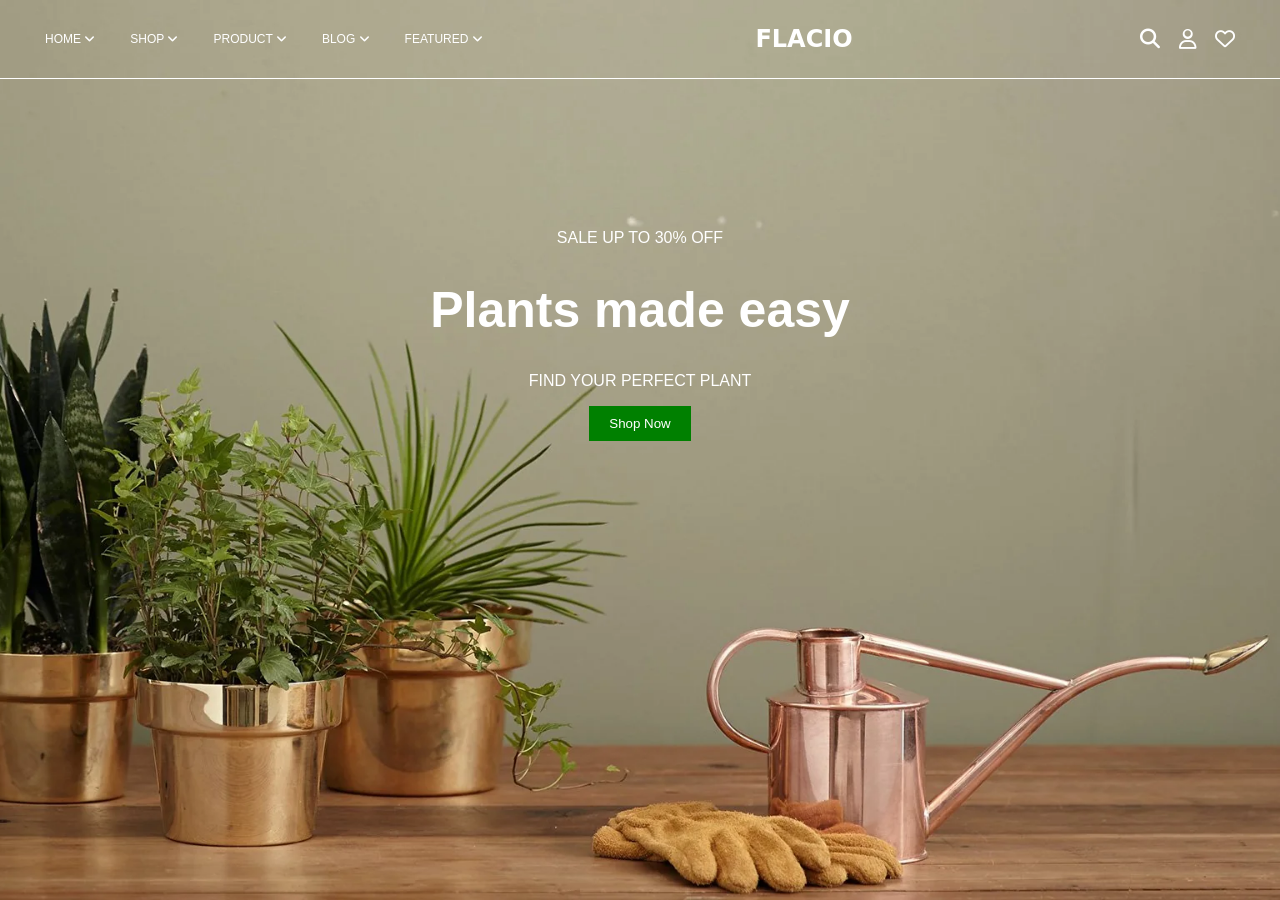
==== index.html @ 5c8a16a8 "first commit" ====
<!DOCTYPE html>
<html lang="en">

<head>
    <meta charset="UTF-8">
    <meta name="viewport" content="width=device-width, initial-scale=1.0">
    <title>flacio</title>
    <link rel="stylesheet" href="style.css">
    <link rel="stylesheet" href="https://cdnjs.cloudflare.com/ajax/libs/font-awesome/6.5.1/css/all.min.css">
</head>

<body>
    <header class="header">
        <div class="navbar">

            <ul class="menu">
                <li>Home <i class="fa-solid fa-angle-down"></i></li>
                <li>Shop <i class="fa-solid fa-angle-down"></i></li>
                <li>product <i class="fa-solid fa-angle-down"></i></li>
                <li>blog <i class="fa-solid fa-angle-down"></i></li>
                <li>featured <i class="fa-solid fa-angle-down"></i></li>
            </ul>

            <div class="logo">Flacio</div>

            <div class="icons">
                <span><i class="fa-solid fa-magnifying-glass"></i></span>
                <span><i class="fa-regular fa-user"></i></span>
                <span><i class="fa-regular fa-heart"></i></span>
                <span><i class="fa-light fa-cart-arrow-down"></i></span>
            </div>
        </div>

        <div class="hero">
            <p>sale up to 30% off</p>
            <h1>Plants made easy</h1>
            <p>Find your perfect plant</p>
            <button>Shop Now</button>
        </div>

    </header>
</body>

</html>
---- style.css ----
:root {
    --white: #fff;
    --theme-color: #224229;
    --theme-color-15: #22422926;
    --theme-color-25: #2242293F;
    --theme-color-50: #2242297F;
    --theme-color-75: #224229BF;
    --hover-color: #224229;
    --secondary-color: #000000;
    --text-color: #828787;
    --text-color-50: #8287877F;
    --text-color-75: #828787BF;
    --gray-dark-15: #31323226;
    --gray-dark-25: #3132323F;
    --gray-dark-35: #31323259;
    --gray-dark: #313232;
    --gray-dark-50: #3132327F;
    --gray-dark-75: #313232BF;
    --body-bg-color: #ffffff;
    --border-color: #e8e8e8;
    --border-color-50: #e8e8e87F;
    --header-bg-color: #ffffff;
    --footer-color: #ffffff;
    --footer-color-hover: #ffffff;
    --menu-color: #313232;
    --menu-hover-color: #313232;
    --menu-dropdown-bg: #ffffff;
    --menu-dropdown-color: #828787;
    --menu-dropdown-hover-color: #224229;
    --font-family-second: "Libre Baskerville", serif;
    --heading-font-weight-default: 400;
    --heading-font-weight-bold: 700;
    --heading-font-weight-medium: 600;
    --heading-font-weight-light: 300;
    --font-size-heading: 30px;
    --font-family-base: Poppins;
    --body-font-weight-default: 400;
    --body-font-weight-bold: 700;
    --body-font-weight-medium: 500;
    --body-font-weight-light: 300;
    --font-size-base: 1px;
}

body {
    margin: 0;
    font-family: Arial;
    background: url('images/bg2.webp') no-repeat center/cover;
}

.header {
    height: 100vh;
    color: white;
    /* background: transparent; */
}

/* Navbar */
.navbar {
    display: flex;
    justify-content: space-between;
    padding: 20px 5px;
    align-items: center;
    text-transform: uppercase;
    font-size: 12px;
    border-bottom: 1px solid white;
}

.logo {
    font-size: 24px;
    font-weight: bold;
    font-family: system-ui, -apple-system, BlinkMacSystemFont, 'Segoe UI', Roboto, Oxygen, Ubuntu, Cantarell, 'Open Sans', 'Helvetica Neue', sans-serif;
    cursor: pointer;
}

.menu {
    display: flex;
    list-style: none;
    gap: 35px;
}

.menu li {
    cursor: pointer;
}
.icons{
    margin-right: 25px;
}
.icons span {
    margin-left: 15px;
    cursor: pointer;
    font-size: 20px;
}

/* Hero section */
.hero {
    text-align: center;
    margin-top: 150px;
}

.hero h1 {
    font-size: 50px;
}
.hero p{
    text-transform: uppercase;
}

.hero button {
    padding: 10px 20px;
    background: green;
    border: none;
    color: white;
    cursor: pointer;
}
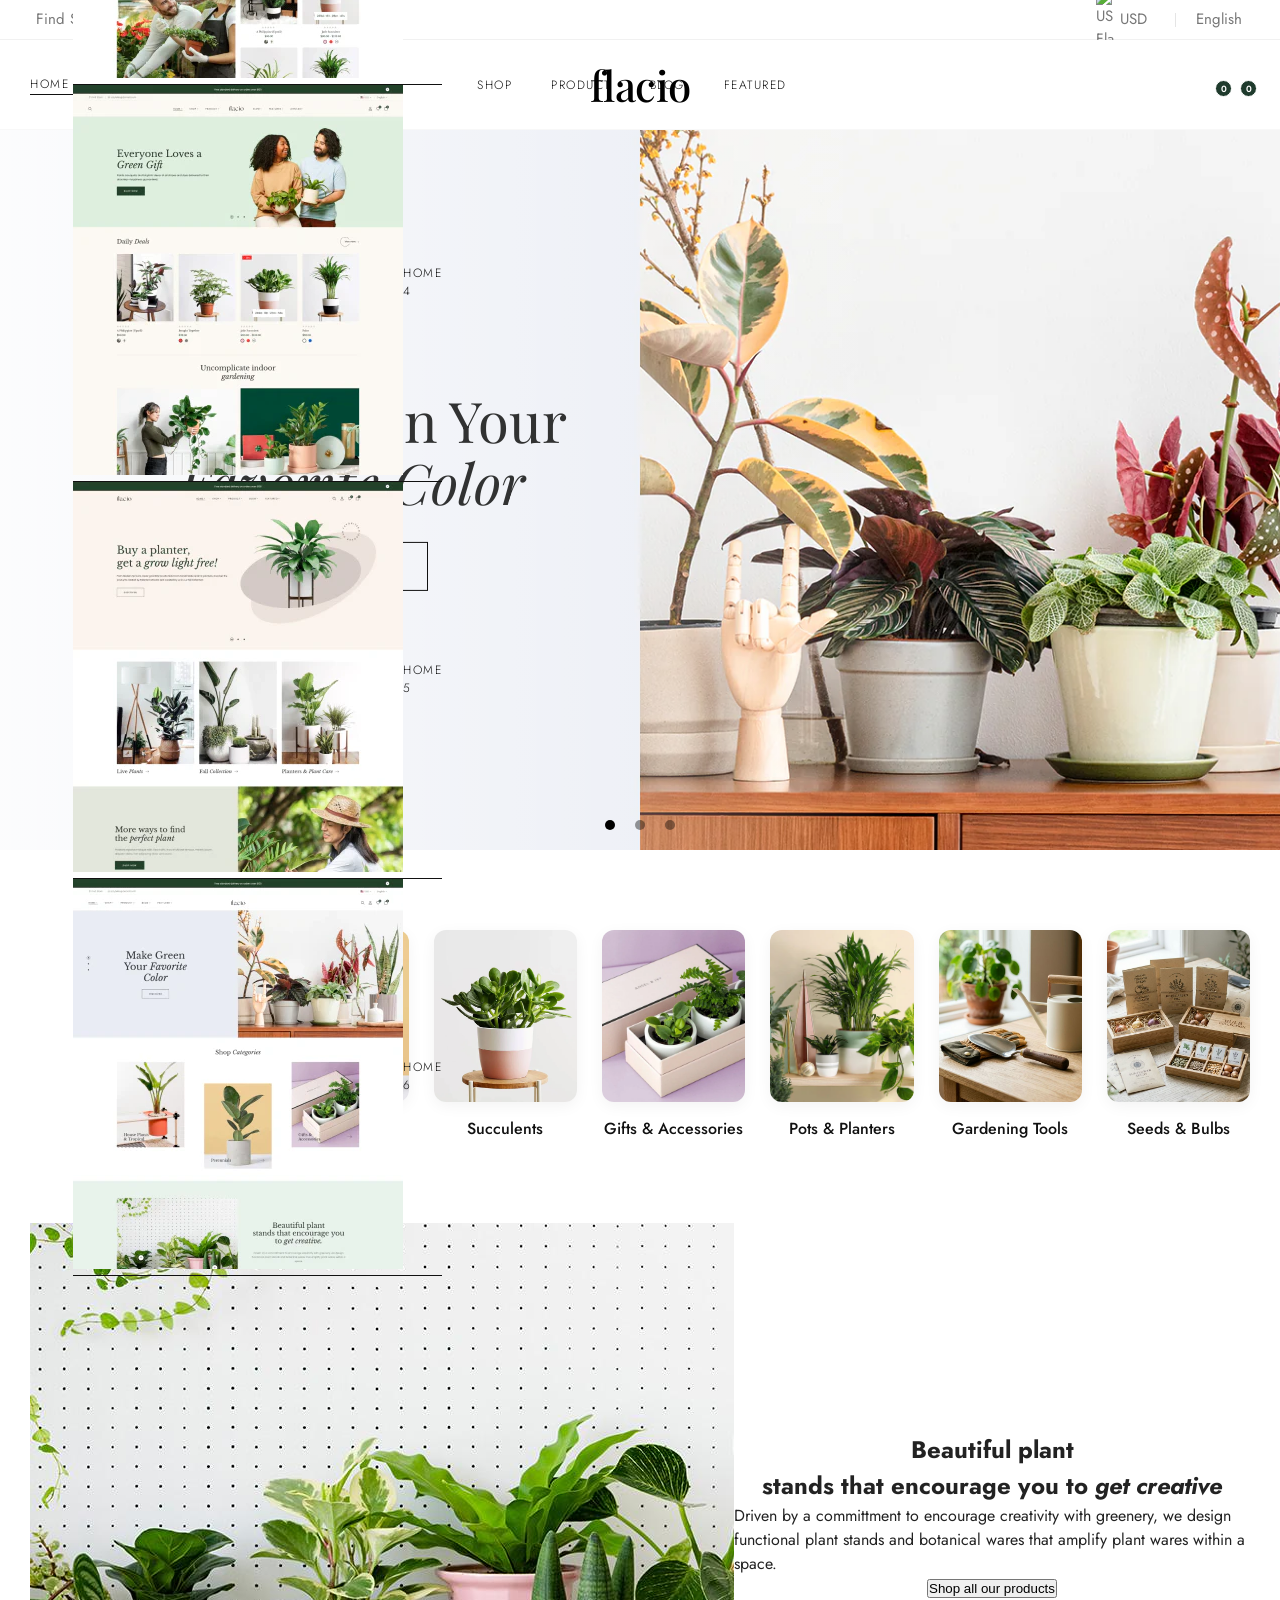
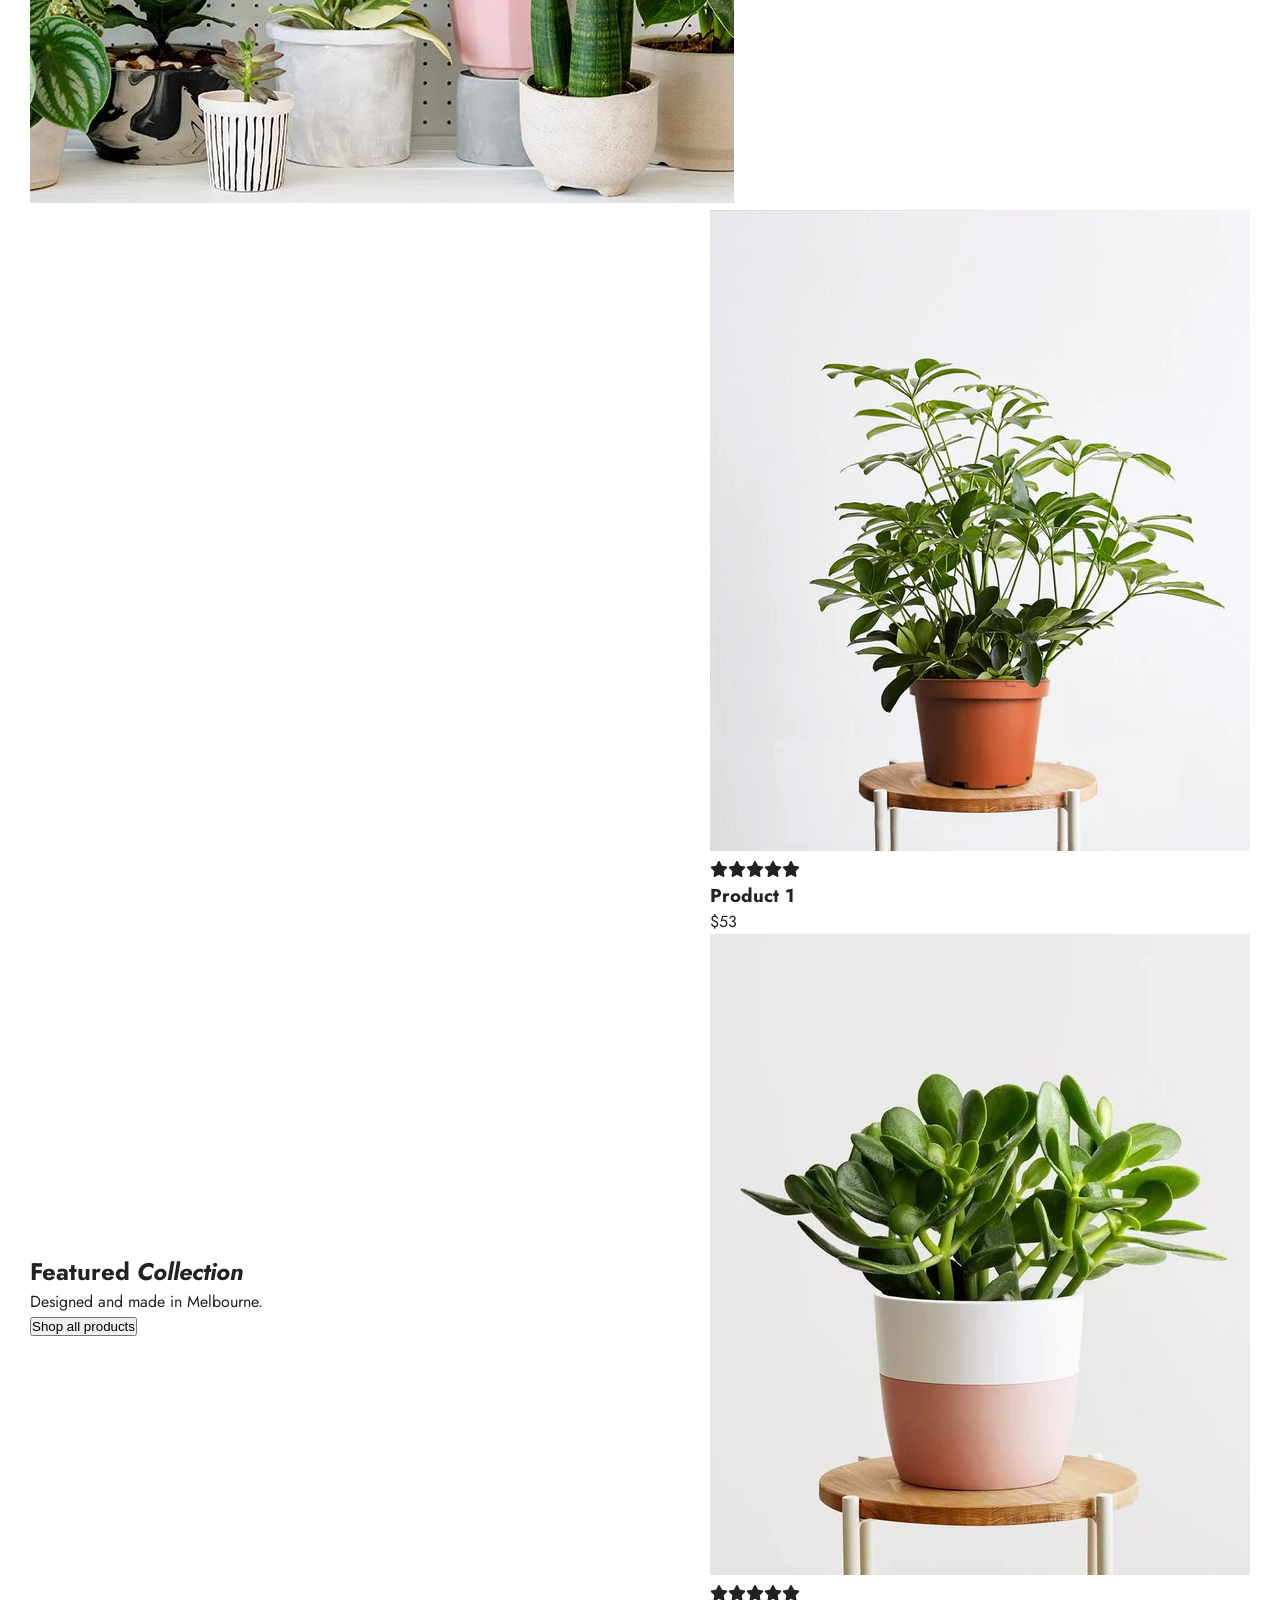
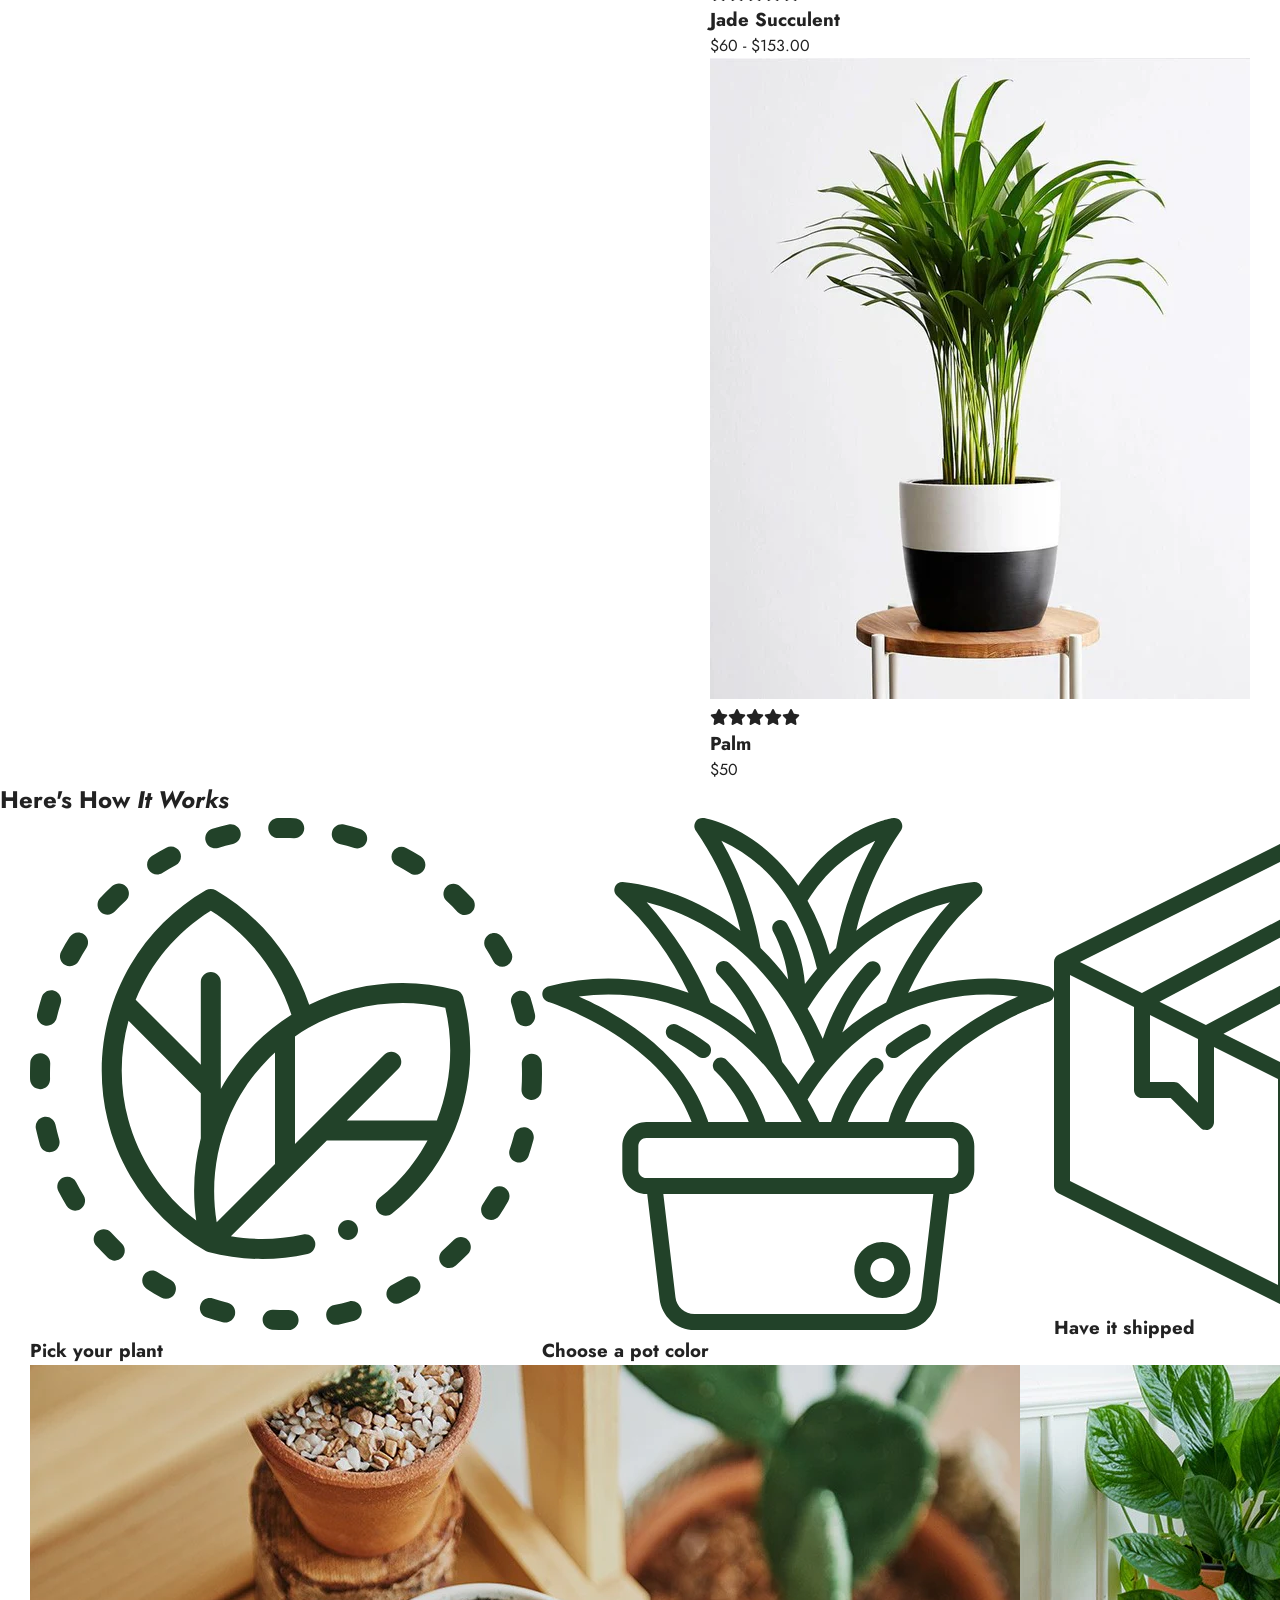
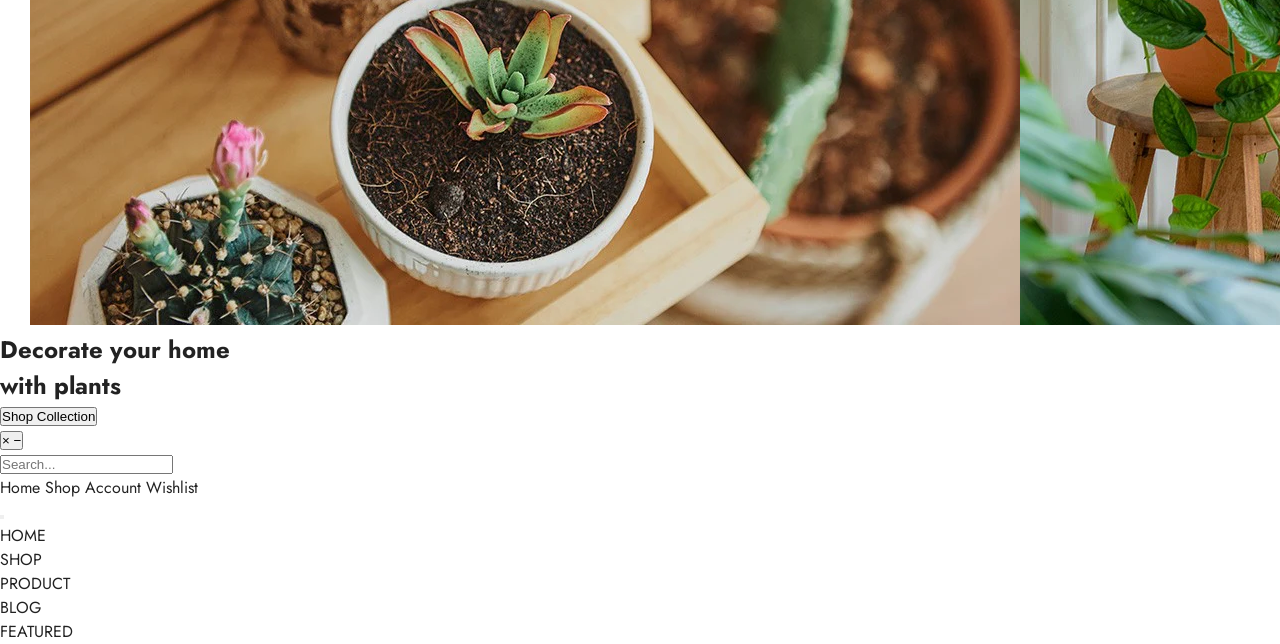
==== commit d658a5e8: "added responsive header" ====
--- a/index.html
+++ b/index.html
@@ -4,41 +4,365 @@
 <head>
     <meta charset="UTF-8">
     <meta name="viewport" content="width=device-width, initial-scale=1.0">
-    <title>flacio</title>
+    <title>Flasio</title>
     <link rel="stylesheet" href="style.css">
+
+    <!-- Google Fonts -->
+    <link rel="preconnect" href="https://fonts.googleapis.com">
+    <link rel="preconnect" href="https://fonts.gstatic.com" crossorigin>
+    <link href="https://fonts.googleapis.com/css2?family=Jost:wght@400;500;600&family=Playfair+Display:ital,wght@0,500;1,500&display=swap"
+        rel="stylesheet">
     <link rel="stylesheet" href="https://cdnjs.cloudflare.com/ajax/libs/font-awesome/6.5.1/css/all.min.css">
+    <!-- Phosphor Icons -->
+    <script src="https://unpkg.com/@phosphor-icons/web"></script>
 </head>
 
 <body>
-    <header class="header">
-        <div class="navbar">
-
-            <ul class="menu">
-                <li>Home <i class="fa-solid fa-angle-down"></i></li>
-                <li>Shop <i class="fa-solid fa-angle-down"></i></li>
-                <li>product <i class="fa-solid fa-angle-down"></i></li>
-                <li>blog <i class="fa-solid fa-angle-down"></i></li>
-                <li>featured <i class="fa-solid fa-angle-down"></i></li>
-            </ul>
-
-            <div class="logo">Flacio</div>
-
-            <div class="icons">
-                <span><i class="fa-solid fa-magnifying-glass"></i></span>
-                <span><i class="fa-regular fa-user"></i></span>
-                <span><i class="fa-regular fa-heart"></i></span>
-                <span><i class="fa-light fa-cart-arrow-down"></i></span>
-            </div>
-        </div>
-
-        <div class="hero">
-            <p>sale up to 30% off</p>
-            <h1>Plants made easy</h1>
-            <p>Find your perfect plant</p>
-            <button>Shop Now</button>
-        </div>
-
+    <header class="site-header">
+        <div class="topbar">
+            <div class="container">
+                <div class="topbar-left">
+                    <div class="topbar-item">
+                        <i class="ph ph-map-pin"></i>
+                        <span><a href="#">Find Store</a></span>
+                    </div>
+                    <div class="topbar-separator"></div>
+                    <div class="topbar-item">
+                        <i class="ph ph-envelope-simple"></i>
+                        <span><a href="#">sayhello@demati.com</a></span>
+                    </div>
+                </div>
+                <div class="topbar-right">
+                    <div class="topbar-item currency-dropdown">
+                        <img src="https://flagcdn.com/w20/us.png" alt="US Flag" class="flag-icon">
+                        <span class="currency-text">USD</span>
+                        <i class="ph ph-caret-down"></i>
+                        <div class="dropdown-menu">
+                            <div class="dropdown-item" data-currency="USD">USD</div>
+                            <div class="dropdown-item" data-currency="EUR">EUR</div>
+                            <div class="dropdown-item" data-currency="GBP">GBP</div>
+                        </div>
+                    </div>
+                    <div class="topbar-separator"></div>
+                    <div class="topbar-item language-dropdown">
+                        <span class="language-text">English</span>
+                        <i class="ph ph-caret-down"></i>
+                        <div class="dropdown-menu">
+                            <div class="dropdown-item" data-language="English">English</div>
+                            <div class="dropdown-item" data-language="Spanish">Spanish</div>
+                        </div>
+                    </div>
+                </div>
+            </div>
+        </div>
+
+        <div class="main-header">
+            <div class="container">
+                <div class="header-left-actions hide-on-desktop">
+                    <div class="mobile-menu-btn" id="open-sidebar">
+                        <i class="ph ph-list"></i>
+                    </div>
+                    <a href="#" class="action-item" id="search-btn-mobile">
+                        <i class="ph ph-magnifying-glass"></i>
+                    </a>
+                </div>
+                <nav class="main-nav">
+                    <ul>
+                        <li class="active has-mega-menu">
+                            <a href="#">HOME <i class="ph ph-caret-down"></i></a>
+                            <div class="mega-menu">
+                                <div class="mega-menu-grid">
+                                    <a href="index.html" class="mega-menu-item">
+                                        <div class="mega-img-wrapper">
+                                            <img src="images/home-1.webp" onerror="this.src='./images/home-1.webp'" alt="Home 1">
+                                        </div>
+                                        <span>Home 1</span>
+                                    </a>
+                                    <a href="index.html" class="mega-menu-item">
+                                        <div class="mega-img-wrapper">
+                                            <img src="images/home-2.webp" onerror="this.src='./images/home-2.webp'" alt="Home 2">
+                                        </div>
+                                        <span>Home 2</span>
+                                    </a>
+                                    <a href="index.html" class="mega-menu-item">
+                                        <div class="mega-img-wrapper">
+                                            <img src="images/home-3.webp" onerror="this.src='./images/home-3.webp'" alt="Home 3">
+                                        </div>
+                                        <span>Home 3</span>
+                                    </a>
+                                    <a href="index.html" class="mega-menu-item">
+                                        <div class="mega-img-wrapper">
+                                            <img src="images/home-4.webp" onerror="this.src='./images/home-4.webp'" alt="Home 4">
+                                        </div>
+                                        <span>Home 4</span>
+                                    </a>
+                                    <a href="index.html" class="mega-menu-item">
+                                        <div class="mega-img-wrapper">
+                                            <img src="images/home-5.webp" onerror="this.src='./images/home-5.webp'" alt="Home 5">
+                                        </div>
+                                        <span>Home 5</span>
+                                    </a>
+                                    <a href="index.html" class="mega-menu-item">
+                                        <div class="mega-img-wrapper">
+                                            <img src="images/home-6.webp" onerror="this.src='./images/home-6.webp'" alt="Home 6">
+                                        </div>
+                                        <span>Home 6</span>
+                                    </a>
+                                </div>
+                            </div>
+                        </li>
+                        <li><a href="#">SHOP <i class="ph ph-caret-down"></i></a></li>
+                        <li><a href="#">PRODUCT <i class="ph ph-caret-down"></i></a></li>
+                        <li><a href="#">BLOG <i class="ph ph-caret-down"></i></a></li>
+                        <li><a href="#">FEATURED <i class="ph ph-caret-down"></i></a></li>
+                    </ul>
+                </nav>
+
+                <div class="logo">
+                    <a href="index.html">flacio</a>
+                </div>
+
+                <div class="header-actions">
+                    <a href="#" class="action-item hide-on-mobile" id="search-btn">
+                        <i class="ph ph-magnifying-glass"></i>
+                    </a>
+                    <a href="#" class="action-item hide-on-mobile">
+                        <i class="ph ph-user"></i>
+                    </a>
+                    <a href="#" class="action-item badge-item">
+                        <i class="ph ph-heart"></i>
+                        <span class="badge">0</span>
+                    </a>
+                    <a href="#" class="action-item badge-item">
+                        <i class="ph ph-tote"></i>
+                        <span class="badge">0</span>
+                    </a>
+                </div>
+            </div>
+        </div>
     </header>
+
+    <section class="banner-section">
+        <div class="banner-slider">
+            <div class="slide active">
+                <img src="../images/bg1.webp" onerror="this.src='images/bg1.webp'" alt="Background 1">
+                <div class="slide-content">
+                    <center><h1>Make green your <i>favorite color</i></h1>
+                    <button class="discover-btn">Discover</button></center>
+                </div>
+            </div>
+            <div class="slide">
+                <img src="../images/bg2.webp" onerror="this.src='images/bg2.webp'" alt="Background 2">
+                <div class="slide-content">
+                    <center><h1>Uncomplete indoor <i>gardening</i></h1>
+                    <button class="discover-btn">Discover</button></center>
+                </div>
+            </div>
+            <div class="slide">
+                <img src="../images/bg3.webp" onerror="this.src='images/bg3.webp'" alt="Background 3">
+                <div class="slide-content">
+                    <center><h1>Give the <br>gift <br> of <i>greenery</i></h1>
+                    <button class="discover-btn">Discover</button></center>
+                </div>
+            </div>
+
+            <!-- Dots -->
+            <div class="slider-dots">
+                <span class="dot active" data-index="0"></span>
+                <span class="dot" data-index="1"></span>
+                <span class="dot" data-index="2"></span>
+            </div>
+        </div>
+    </section>
+
+    <section class="categories-section">
+        <div class="container">
+            <h2 class="section-title">Shop by <i>Category</i></h2>
+            <div class="category-grid">
+                <a href="#" class="category-item">
+                    <div class="category-image">
+                        <img src="images/cat2.webp" alt="House Plants">
+                    </div>
+                    <h3 class="category-name">House Plants</h3>
+                </a>
+                <a href="#" class="category-item">
+                    <div class="category-image">
+                        <img src="images/product-2.webp" alt="Succulents">
+                    </div>
+                    <h3 class="category-name">Succulents</h3>
+                </a>
+                <a href="#" class="category-item">
+                    <div class="category-image">
+                        <img src="images/cat3.webp" alt="Gifts & Accessories">
+                    </div>
+                    <h3 class="category-name">Gifts & Accessories</h3>
+                </a>
+                <a href="#" class="category-item">
+                    <div class="category-image">
+                        <img src="images/shop2.webp" alt="Pots & Planters">
+                    </div>
+                    <h3 class="category-name">Pots & Planters</h3>
+                </a>
+                <a href="#" class="category-item">
+                    <div class="category-image">
+                        <img src="images/gardening_tools.png" alt="Gardening Tools">
+                    </div>
+                    <h3 class="category-name">Gardening Tools</h3>
+                </a>
+                <a href="#" class="category-item">
+                    <div class="category-image">
+                        <img src="images/seeds_bulbs.png" alt="Seeds & Bulbs">
+                    </div>
+                    <h3 class="category-name">Seeds & Bulbs</h3>
+                </a>
+            </div>
+        </div>
+    </section>
+
+    <section class="shop-all-products">
+        <div class="container">
+            <div class="img">
+                <img src="images/shop.jpg" alt="Shop All">
+            </div>
+            <div class="content">
+                <center><h2>Beautiful plant <br> stands that encourage you to <i>get creative</i></h2></center>
+                <p>Driven by a committment to encourage creativity with greenery, we design functional plant stands and botanical wares that amplify plant wares within a space.</p>
+                <center><a href="index.html"><button class="shop-btn">Shop all our products</button></a></center>
+            </div>
+        </div>
+    </section>
+
+    <section class="featured-collection">
+        <div class="container">
+            <div class="content">
+                <h2>Featured <i>Collection</i></h2>
+                <p>Designed and made in Melbourne.</p> 
+                <a href="index.html"><button class="shop-btn">Shop all products</button></a>
+            </div>
+            <div class="products-slider">
+                <div class="product">
+                    <div class="product-img">
+                        <img src="images/product-1.webp" alt="Product 1">
+                    </div>
+                    <p><i class="fa-sharp-duotone fa-solid fa-star"></i><i class="fa-sharp-duotone fa-solid fa-star"></i><i class="fa-sharp-duotone fa-solid fa-star"></i><i class="fa-sharp-duotone fa-solid fa-star"></i><i class="fa-sharp-duotone fa-solid fa-star"></i></p>
+                    <h3>Product 1</h3>
+                    <p>$53</p>
+                </div>
+                <div class="product">
+                    <div class="product-img">
+                        <img src="images/product-2.webp" alt="Product 2">
+                    </div>
+                    <p><i class="fa-solid fa-star"></i><i class="fa-sharp-duotone fa-solid fa-star"></i><i class="fa-sharp-duotone fa-solid fa-star"></i><i class="fa-sharp-duotone fa-solid fa-star"></i><i class="fa-sharp-duotone fa-solid fa-star"></i></p>
+                    <h3>Jade Succulent</h3>
+                    <p>$60 - $153.00</p>
+                </div>
+                <div class="product">
+                    <div class="product-img">
+                        <img src="images/product-3.webp" alt="Product 3">
+                    </div>
+                    <p><i class="fa-sharp-duotone fa-solid fa-star"></i><i class="fa-sharp-duotone fa-solid fa-star"></i><i class="fa-sharp-duotone fa-solid fa-star"></i><i class="fa-sharp-duotone fa-solid fa-star"></i><i class="fa-sharp-duotone fa-solid fa-star"></i></p>
+                    <h3>Palm</h3>
+                    <p>$50</p>
+                </div>
+            </div>
+        </div>
+    </section>
+
+    <section class="how-it-works">
+        <div class="heading">
+            <h2>Here's How <i>It Works</i></h2>
+        </div>
+        <div class="container">
+            <div class="img">
+                <img src="images/policy-8.svg" alt="Product 3">
+                <h3>Pick your plant</h3>
+            </div>
+            <div class="img">
+                <img src="images/policy-9.svg" alt="Product 3">
+                <h3>Choose a pot color</h3>
+            </div>
+            <div class="img">
+                <img src="images/policy-10.svg" alt="Product 3">
+                <h3>Have it shipped</h3>
+            </div>
+            <div class="img">
+                <img src="images/policy-11.svg" alt="Product 3">
+                <h3>Watch it grow</h3>
+            </div>
+
+        </div>
+
+    </section>
+
+    <section class="slider">
+        <div class="container">
+            <div class="image">
+                <img src="images/slider-1.webp" alt="Slider 1">
+            </div>
+            <div class="image">
+                <img src="images/slider-2.webp" alt="Slider 2">
+            </div>
+            <div class="image">
+                <img src="images/slider-3.webp" alt="Slider 3">
+            </div>
+        </div>
+        <div class="content">
+            <h2>Decorate your home <br> with plants</h2>
+            <a href="#"><button class="shop-btn">Shop Collection</button></a>
+        </div>
+        
+    </section>
+
+    <!-- Search Modal -->
+    <div id="search-modal" class="search-modal">
+        <div class="search-modal-overlay" id="search-overlay"></div>
+        <div class="search-modal-content">
+            <button class="close-search" id="close-search">
+                <span class="icon-cross">&times;</span>
+                <span class="icon-minus">&minus;</span>
+            </button>
+            <form class="search-form" action="#" method="get">
+                <i class="ph ph-magnifying-glass"></i>
+                <input type="text" placeholder="Search..." id="search-input" autocomplete="off">                
+            </form>
+        </div>
+    </div>
+    <!-- Mobile Bottom Navigation -->
+    <nav class="mobile-bottom-nav">
+        <a href="#" class="nav-item active">
+            <i class="ph ph-house"></i>
+            <span>Home</span>
+        </a>
+        <a href="#" class="nav-item">
+            <i class="ph ph-storefront"></i>
+            <span>Shop</span>
+        </a>
+        <a href="#" class="nav-item">
+            <i class="ph ph-user"></i>
+            <span>Account</span>
+        </a>
+        <a href="#" class="nav-item">
+            <i class="ph ph-heart"></i>
+            <span>Wishlist</span>
+        </a>
+    </nav>
+
+    <!-- Mobile Sidebar -->
+    <div class="mobile-sidebar" id="mobile-sidebar">
+        <div class="sidebar-header">
+            <h3></h3>
+            <button class="close-sidebar" id="close-sidebar"><i class="ph ph-x"></i></button>
+        </div>
+        <ul class="sidebar-nav">
+            <li><a href="#">HOME </a></li>
+            <li><a href="#">SHOP</a></li>
+            <li><a href="#">PRODUCT</a></li>
+            <li><a href="#">BLOG</a></li>
+            <li><a href="#">FEATURED</a></li>
+        </ul>
+    </div>
+    <div class="sidebar-overlay" id="sidebar-overlay"></div>
+
 </body>
-
+<script src="script.js"></script>
 </html>
--- a/style.css
+++ b/style.css
@@ -1,111 +1,556 @@
-:root {
-    --white: #fff;
-    --theme-color: #224229;
-    --theme-color-15: #22422926;
-    --theme-color-25: #2242293F;
-    --theme-color-50: #2242297F;
-    --theme-color-75: #224229BF;
-    --hover-color: #224229;
-    --secondary-color: #000000;
-    --text-color: #828787;
-    --text-color-50: #8287877F;
-    --text-color-75: #828787BF;
-    --gray-dark-15: #31323226;
-    --gray-dark-25: #3132323F;
-    --gray-dark-35: #31323259;
-    --gray-dark: #313232;
-    --gray-dark-50: #3132327F;
-    --gray-dark-75: #313232BF;
-    --body-bg-color: #ffffff;
-    --border-color: #e8e8e8;
-    --border-color-50: #e8e8e87F;
-    --header-bg-color: #ffffff;
-    --footer-color: #ffffff;
-    --footer-color-hover: #ffffff;
-    --menu-color: #313232;
-    --menu-hover-color: #313232;
-    --menu-dropdown-bg: #ffffff;
-    --menu-dropdown-color: #828787;
-    --menu-dropdown-hover-color: #224229;
-    --font-family-second: "Libre Baskerville", serif;
-    --heading-font-weight-default: 400;
-    --heading-font-weight-bold: 700;
-    --heading-font-weight-medium: 600;
-    --heading-font-weight-light: 300;
-    --font-size-heading: 30px;
-    --font-family-base: Poppins;
-    --body-font-weight-default: 400;
-    --body-font-weight-bold: 700;
-    --body-font-weight-medium: 500;
-    --body-font-weight-light: 300;
-    --font-size-base: 1px;
+@import url('https://fonts.googleapis.com/css2?family=Jost:wght@400;500;600&family=Playfair+Display:ital,wght@0,500;1,500&display=swap');
+
+/* Reset & Basics */
+* {
+    margin: 0;
+    padding: 0;
+    box-sizing: border-box;
 }
 
 body {
+    font-family: 'Jost', sans-serif;
+    color: #222;
+    background-color: #fff;
+    line-height: 1.5;
     margin: 0;
-    font-family: Arial;
-    background: url('images/bg2.webp') no-repeat center/cover;
-}
-
-.header {
-    height: 100vh;
-    color: white;
-    /* background: transparent; */
-}
-
-/* Navbar */
-.navbar {
+    padding-top: 130px; /* Accounts for fixed header */
+    overflow-x: hidden;
+}
+
+a {
+    text-decoration: none;
+    color: inherit;
+}
+
+ul {
+    list-style: none;
+}
+
+/* Header overall */
+.site-header {
+    width: 100%;
+    background: #fff;
+    display: flex;
+    flex-direction: column;
+    position: fixed;
+    top: 0;
+    left: 0;
+    z-index: 1000;
+    transition: box-shadow 0.3s ease;
+}
+
+.site-header.scrolled {
+    box-shadow: 0 4px 15px rgba(0, 0, 0, 0.08); /* slight shadow when scrolled */
+}
+
+.container {
+    max-width: 1360px;
+    width: 100%;
+    margin: 0 auto;
+    padding: 0 30px;
     display: flex;
     justify-content: space-between;
-    padding: 20px 5px;
-    align-items: center;
+    align-items: center;
+}
+
+/* Topbar */
+.topbar {
+    border-bottom: 1px solid #f1f1f1;
+    color: #777;
+    font-size: 15px;
+    height: 40px;
+    display: flex;
+    align-items: center;
+    transition: height 0.3s ease, opacity 0.3s ease, padding 0.3s ease, margin 0.3s ease, visibility 0.3s ease;
+    overflow: visible;
+}
+
+.site-header.scrolled .topbar {
+    height: 0;
+    opacity: 0;
+    padding: 0;
+    margin: 0;
+    border-bottom: none;
+    overflow: hidden;
+    visibility: hidden;
+    pointer-events: none;
+}
+
+.topbar .container {
+    display: flex;
+    justify-content: space-between;
+}
+
+.topbar-left, .topbar-right {
+    display: flex;
+    align-items: center;
+    gap: 20px;
+}
+
+.topbar-item {
+    display: flex;
+    align-items: center;
+    gap: 6px;
+    cursor: pointer;
+    transition: color 0.2s;
+}
+
+.topbar-item:hover {
+    color: #000;
+}
+
+.topbar-item i.ph {
+    font-size: 16px;
+}
+
+.topbar-item i.ph-caret-down {
+    font-size: 1rem;
+    margin-left: 2px;
+}
+
+.topbar-separator {
+    width: 1px;
+    height: 14px;
+    background-color: #e5e5e5;
+}
+
+.flag-icon {
+    width: 18px;
+    height: auto;
+    border-radius: 2px;
+}
+
+/* Currency Dropdown */
+.currency-dropdown {
+    position: relative;
+}
+
+/* Language Dropdown */
+.language-dropdown {
+    position: relative;
+}
+
+.dropdown-menu {
+    position: absolute;
+    top: 100%;
+    left: 0;
+    background-color: #fff;
+    border: 1px solid #e5e5e5;
+    border-radius: 4px;
+    min-width: 100px;
+    box-shadow: 0 2px 8px rgba(0, 0, 0, 0.1);
+    display: none;
+    z-index: 1000;
+    margin-top: 8px;
+}
+
+.dropdown-menu.active {
+    display: block;
+}
+
+.dropdown-item {
+    padding: 10px 15px;
+    cursor: pointer;
+    transition: background-color 0.2s;
+    font-size: 13px;
+    color: #777;
+}
+
+.dropdown-item:hover {
+    background-color: #f5f5f5;
+    color: #000;
+}
+
+.dropdown-item:first-child {
+    border-radius: 4px 4px 0 0;
+}
+
+.dropdown-item:last-child {
+    border-radius: 0 0 4px 4px;
+}
+
+/* Main Header */
+.main-header {
+    height: 90px;
+    display: flex;
+    align-items: center;
+    position: relative; /* Fixed position is now firmly on site-header */
+    background-color: #fff;
+}
+
+.main-header .container {
+    height: 100%;
+    position: relative;
+    border-bottom: 1px solid #f8f8f8;
+}
+
+/* Nav */
+.main-nav {
+    flex: 1;
+    display: flex;
+    align-items: center;
+    height: 100%;
+    transition: 0.5s;
+}
+
+.main-nav ul {
+    display: flex;
+    gap: 35px;
+    height: 100%;
+}
+
+.main-nav ul li {
+    display: flex;
+    align-items: center;
+    height: 100%;
+}
+
+.main-nav ul li a {
+    display: flex;
+    align-items: center;
+    font-size: 12px;
+    font-weight: 300;
+    letter-spacing: 1.5px;
+    color: #111;
     text-transform: uppercase;
-    font-size: 12px;
-    border-bottom: 1px solid white;
-}
-
+    transition: color 0.2s;
+    position: relative;
+}
+
+.main-nav ul li a i.ph-caret-down {
+    font-size: 10px;
+    margin-left: 4px;
+    /* font-weight: bold; */
+}
+
+.main-nav ul li.active a {
+    border-bottom: 1px solid #111;
+    padding-bottom: 1px;
+}
+
+.main-nav ul li:hover a {
+    color: #000;
+    border-bottom: 1px solid black;
+}
+
+/* Logo */
 .logo {
+    position: absolute;
+    left: 50%;
+    top: 50%;
+    transform: translate(-50%, -50%);
+    font-family: 'Playfair Display', serif;
+    font-size: 42px;
+    font-weight: 500;
+    color: #000;
+    letter-spacing: -0.5px;
+}
+
+/* Right Actions */
+.header-actions {
+    flex: 1;
+    display: flex;
+    justify-content: flex-end;
+    align-items: center;
+    gap: 25px;
+}
+
+.action-item {
+    color: #111;
+    position: relative;
+    display: flex;
+    align-items: center;
+    cursor: pointer;
+    transition: color 0.2s;
+    transition: 0.7s;
+}
+
+.action-item:hover {
+    color: #000;
+    padding-bottom: 7px;
+}
+
+.action-item i.ph {
     font-size: 24px;
-    font-weight: bold;
-    font-family: system-ui, -apple-system, BlinkMacSystemFont, 'Segoe UI', Roboto, Oxygen, Ubuntu, Cantarell, 'Open Sans', 'Helvetica Neue', sans-serif;
+}
+
+.badge-item {
+    position: relative;
+}
+
+.badge {
+    position: absolute;
+    top: -5px;
+    right: -7px;
+    width: 17px;
+    height: 17px;
+    background-color: #1f3b2d;
+    color: #fff;
+    font-size: 9px;
+    font-weight: 600;
+    display: flex;
+    align-items: center;
+    justify-content: center;
+    border-radius: 50%;
+    border: 1.5px solid #fff;
+    line-height: 1;
+    z-index: 2;
+}
+
+/* Banner section */
+.banner-section {
+    width: 100%;
+}
+
+.banner-slider {
+    position: relative;
+    width: 100%;
+    display: grid;
+    overflow: hidden;
+}
+
+.slide {
+    grid-area: 1 / 1;
+    opacity: 0;
+    visibility: hidden;
+    transition: opacity 1s ease-in-out, visibility 1s;
+    z-index: 1;
+}
+
+.slide.active {
+    opacity: 1;
+    visibility: visible;
+    z-index: 2;
+}
+
+.slide img {
+    width: 100%;
+    height: 80vh;
+    min-height: 500px;
+    object-fit: cover;
+    display: block;
+}
+
+/* Gradient Overlay */
+.slide::after {
+    content: '';
+    position: absolute;
+    top: 0;
+    left: 0;
+    width: 100%;
+    height: 100%;
+    background: linear-gradient(to right, rgba(255,255,255,0.85) 0%, rgba(255,255,255,0) 70%);
+    z-index: 2;
+    pointer-events: none;
+}
+
+/* Slide Content Overlay */
+.slide-content {
+    position: absolute;
+    top: 50%;
+    left: 8%;
+    transform: translate(-50px, -50%); /* slightly offset for animation from the left */
+    z-index: 5;
+    max-width: 500px;
+    opacity: 0;
+    transition: opacity 0.8s cubic-bezier(0.25, 0.8, 0.25, 1), transform 0.8s cubic-bezier(0.25, 0.8, 0.25, 1);
+}
+
+.slide.active .slide-content {
+    opacity: 1;
+    transform: translate(0, -50%);
+}
+
+.slide-content h1 {
+    font-family: 'Playfair Display', serif;
+    font-size: 56px;
+    font-weight: 200;
+    color: #313232;
+    margin-bottom: 30px;
+    line-height: 1.1;
+    text-transform: capitalize;
+}
+
+.discover-btn {
+    padding: 14px 35px;
+    background-color: transparent;
+    border: 1px solid #111;
+    color: #111;
+    font-family: 'Jost', sans-serif;
+    font-size: 13px;
+    font-weight: 500;
+    letter-spacing: 2px;
+    text-transform: uppercase;
     cursor: pointer;
-}
-
-.menu {
-    display: flex;
-    list-style: none;
-    gap: 35px;
-}
-
-.menu li {
+    transition: all 0.3s ease;
+}
+
+.discover-btn:hover {
+    background-color: #224229;
+    color: #fff;
+}
+
+/* Slider Dots */
+.slider-dots {
+    position: absolute;
+    bottom: 20px;
+    left: 50%;
+    transform: translateX(-50%);
+    display: flex;
+    gap: 20px;
+    z-index: 10;
+}
+
+.dot {
+    width: 10px;
+    height: 10px;
+    border-radius: 50%;
+    background: rgba(0, 0, 0, 0.4);
     cursor: pointer;
-}
-.icons{
-    margin-right: 25px;
-}
-.icons span {
-    margin-left: 15px;
-    cursor: pointer;
-    font-size: 20px;
-}
-
-/* Hero section */
-.hero {
+    transition: background 0.3s;
+}
+.dot:hover{
+    transform: scale(1.6);
+    background: transparent;
+    border-radius: 50%;
+    border: 1px solid #000;
+}
+
+.dot.active {
+    background: #000;
+}
+
+/* Categories Section */
+.categories-section {
+    padding: 80px 0;
+    background-color: #fff;
+}
+
+.categories-section .section-title {
     text-align: center;
-    margin-top: 150px;
-}
-
-.hero h1 {
-    font-size: 50px;
-}
-.hero p{
-    text-transform: uppercase;
-}
-
-.hero button {
-    padding: 10px 20px;
-    background: green;
-    border: none;
-    color: white;
-    cursor: pointer;
-}+    font-family: 'Playfair Display', serif;
+    font-size: 38px;
+    font-weight: 500;
+    margin-bottom: 50px;
+    color: #111;
+}
+
+.categories-section .section-title i {
+    font-weight: 500;
+    font-style: italic;
+}
+
+.category-grid {
+    display: grid;
+    grid-template-columns: repeat(6, 1fr);
+    gap: 25px;
+    width: 100%;
+}
+
+.category-item {
+    display: flex;
+    flex-direction: column;
+    align-items: center;
+    text-decoration: none;
+    transition: transform 0.3s ease;
+}
+
+.category-image {
+    width: 100%;
+    aspect-ratio: 1 / 1.2;
+    overflow: hidden;
+    border-radius: 12px;
+    margin-bottom: 15px;
+    box-shadow: 0 4px 15px rgba(0, 0, 0, 0.05);
+    transition: box-shadow 0.3s ease;
+}
+
+.category-image img {
+    width: 100%;
+    height: 100%;
+    object-fit: cover;
+    transition: transform 0.5s ease;
+}
+
+.category-name {
+    font-family: 'Jost', sans-serif;
+    font-size: 16px;
+    font-weight: 500;
+    color: #111;
+    text-align: center;
+    transition: color 0.3s ease;
+    position: relative;
+    padding-bottom: 2px;
+}
+
+.category-name::after {
+    content: '';
+    position: absolute;
+    bottom: 0;
+    left: 50%;
+    width: 0;
+    height: 1px;
+    background-color: #111;
+    transition: width 0.3s ease, left 0.3s ease;
+}
+
+/* Hover Effects */
+.category-item:hover .category-image img {
+    transform: scale(1.1);
+}
+
+.category-item:hover .category-image {
+    box-shadow: 0 10px 25px rgba(0, 0, 0, 0.12);
+}
+
+.category-item:hover .category-name {
+    color: #224229; /* Theme color */
+}
+
+.category-item:hover .category-name::after {
+    width: 100%;
+    left: 0;
+}
+
+/* Responsive Styles */
+@media (max-width: 1020px) {
+    .category-grid {
+        grid-template-columns: repeat(3, 1fr);
+        gap: 20px;
+    }
+    
+    .categories-section .section-title {
+        font-size: 32px;
+        margin-bottom: 40px;
+    }
+}
+
+@media (max-width: 700px) {
+    .categories-section {
+        padding: 50px 0;
+    }
+
+    .category-grid {
+        grid-template-columns: repeat(2, 1fr);
+        gap: 15px;
+    }
+
+    .category-image {
+        aspect-ratio: 1 / 1.1;
+        border-radius: 8px;
+    }
+
+    .category-name {
+        font-size: 14px;
+    }
+
+    .categories-section .section-title {
+        font-size: 28px;
+        margin-bottom: 30px;
+    }
+
+    /* Standard padding for mobile if container is too wide */
+    .categories-section .container {
+        padding: 0 15px;
+    }
+}
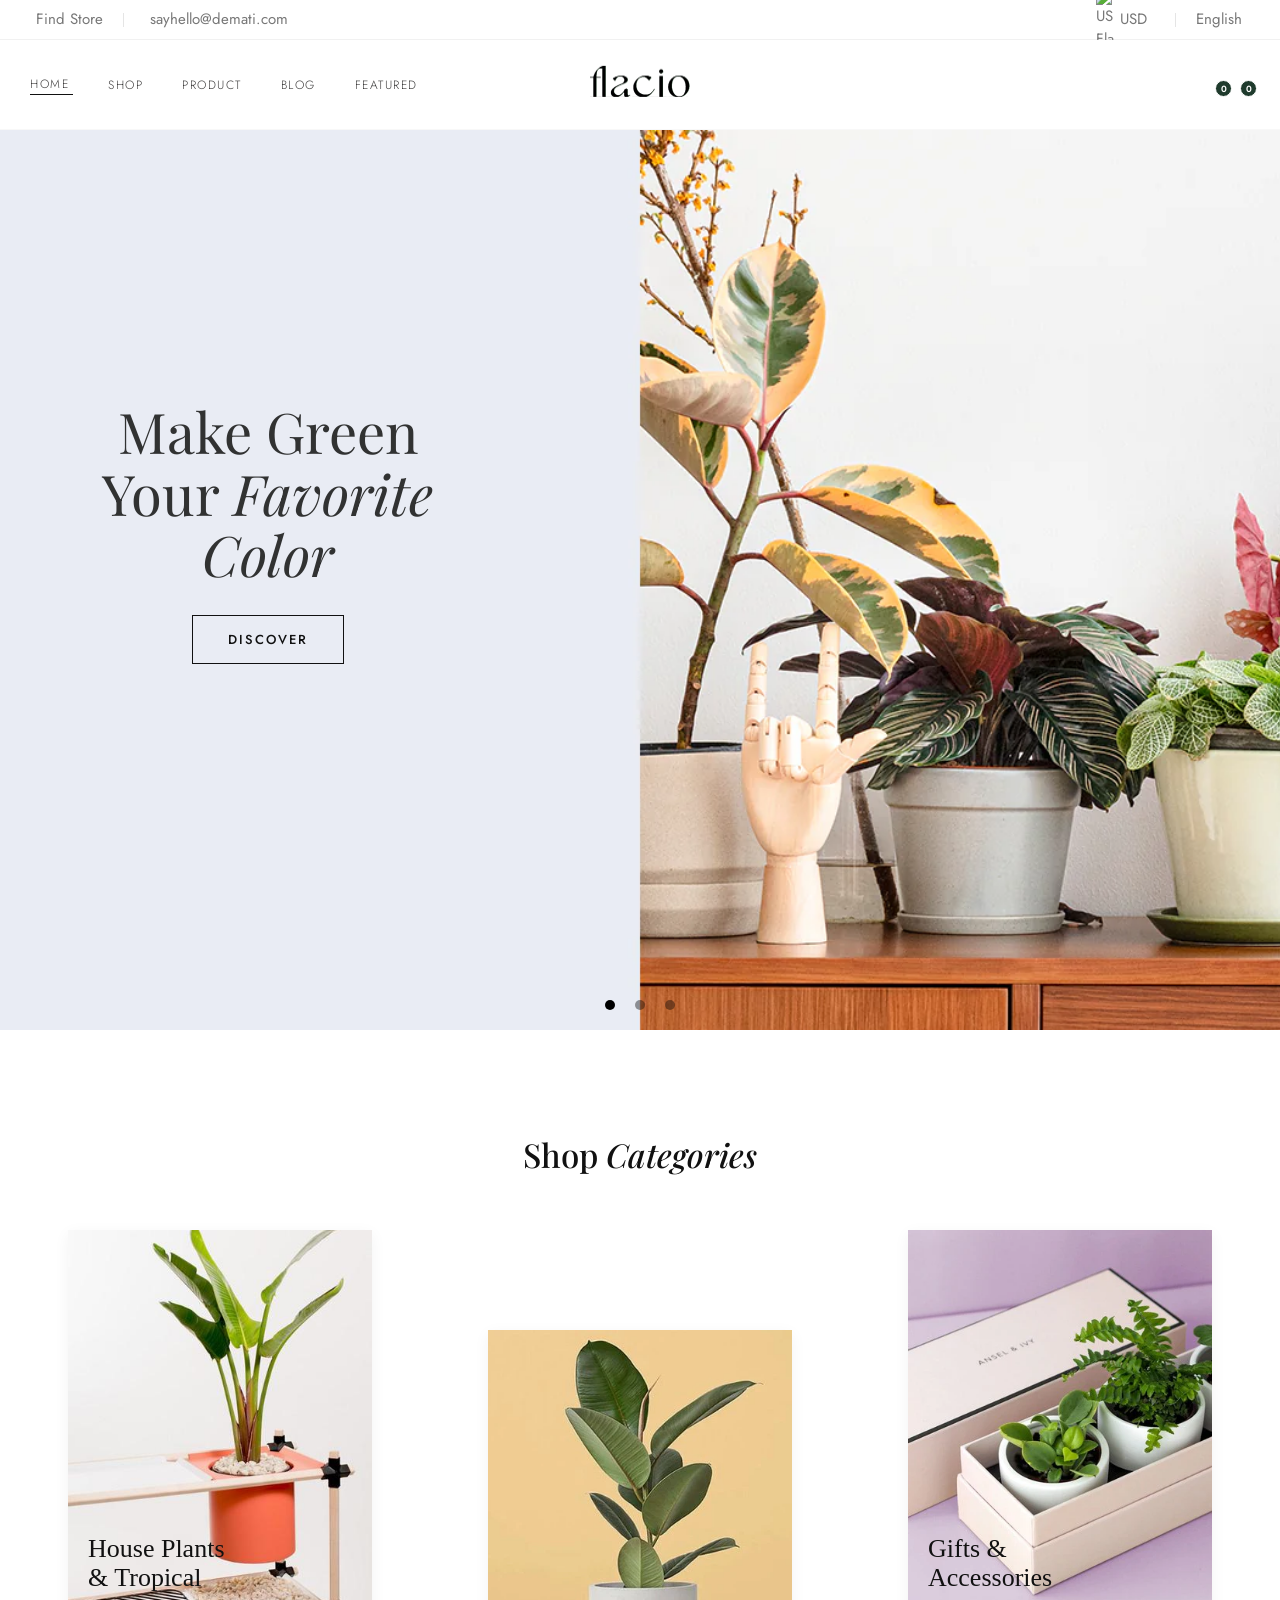
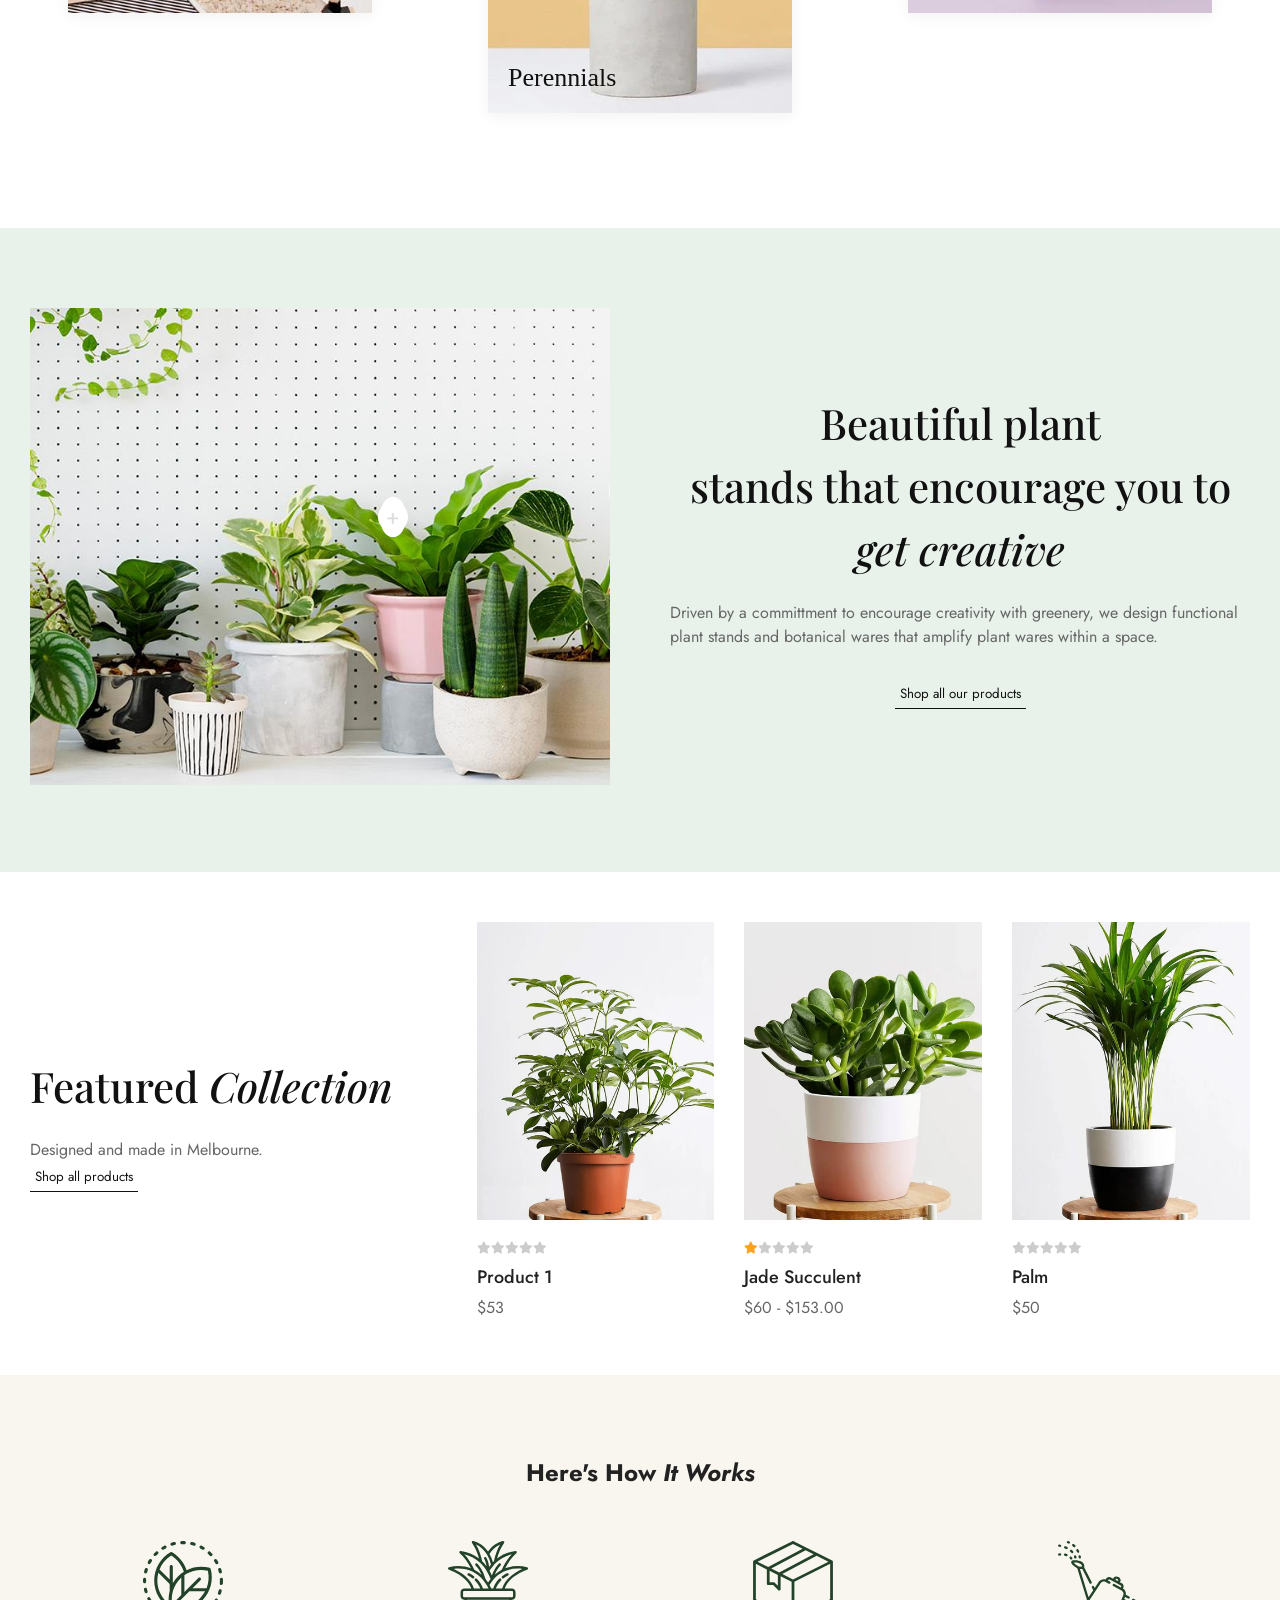
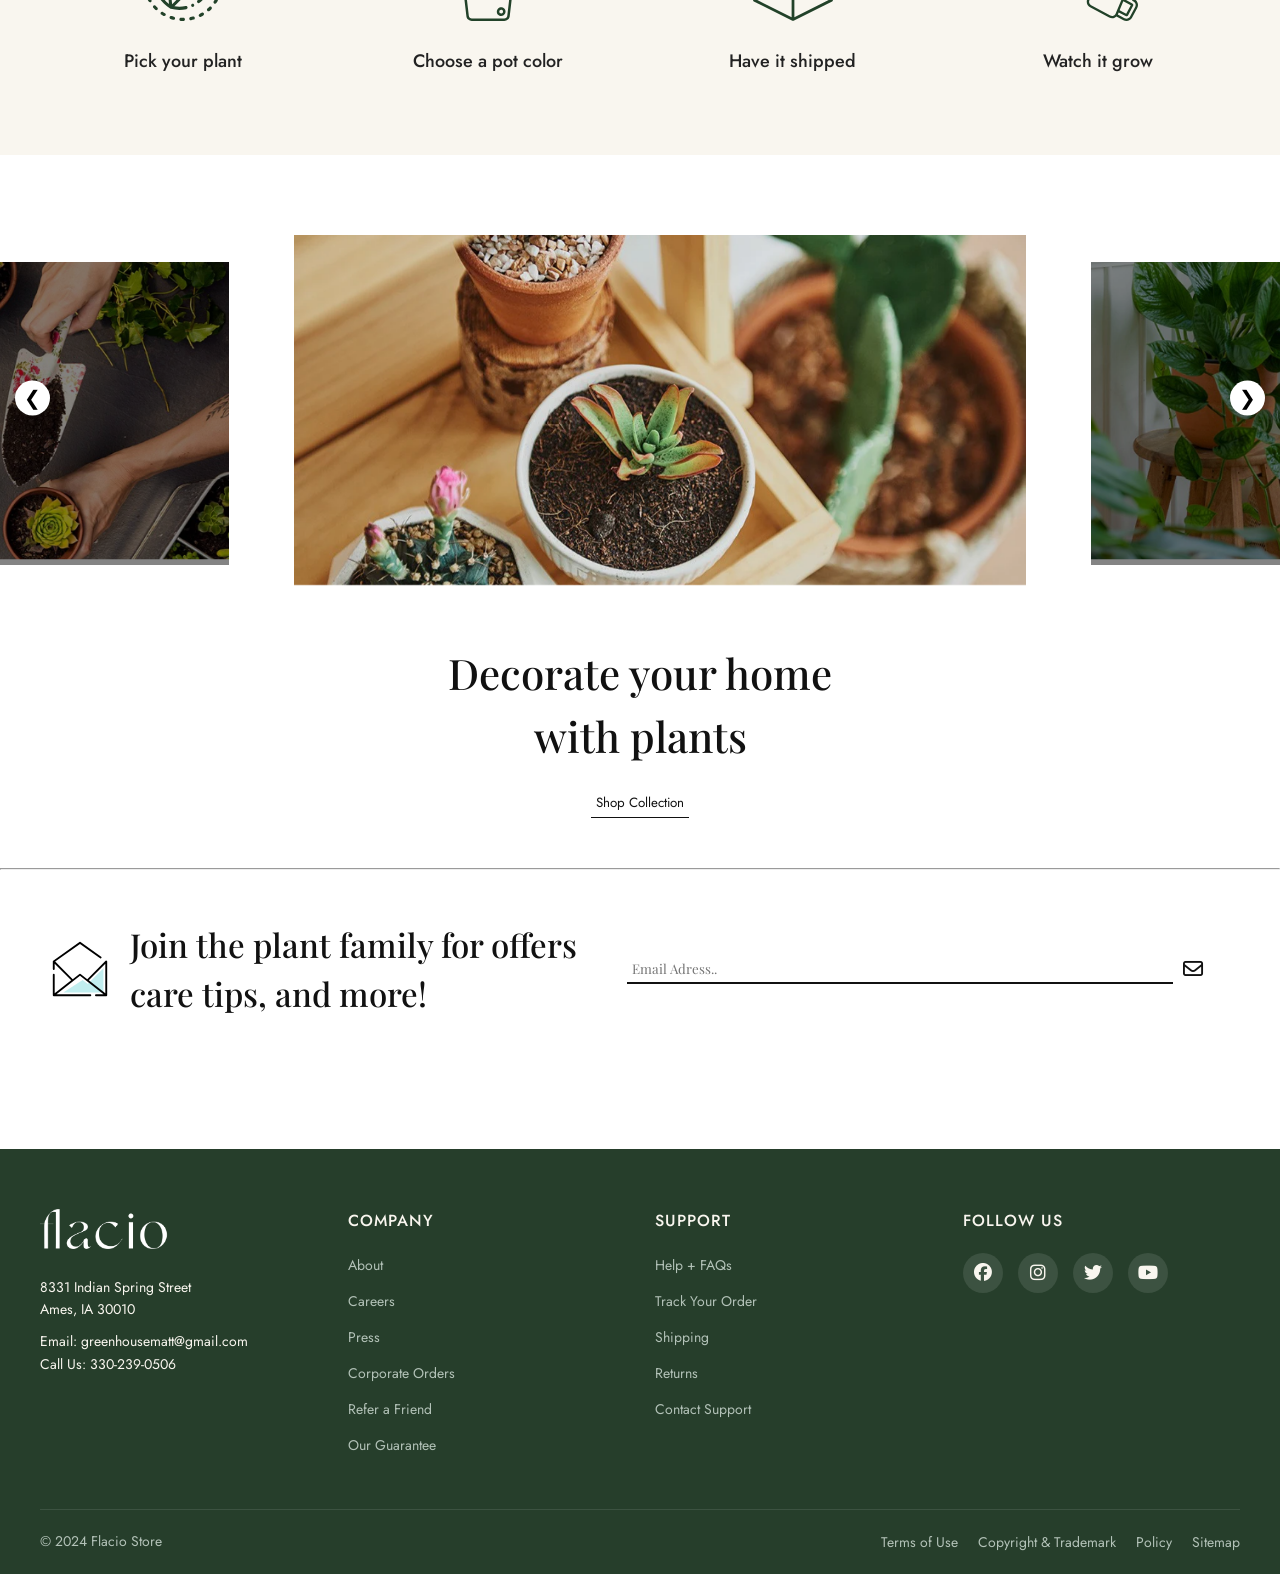
==== commit a0c261f5: "UI updated" ====
--- a/index.html
+++ b/index.html
@@ -10,7 +10,8 @@
     <!-- Google Fonts -->
     <link rel="preconnect" href="https://fonts.googleapis.com">
     <link rel="preconnect" href="https://fonts.gstatic.com" crossorigin>
-    <link href="https://fonts.googleapis.com/css2?family=Jost:wght@400;500;600&family=Playfair+Display:ital,wght@0,500;1,500&display=swap"
+    <link
+        href="https://fonts.googleapis.com/css2?family=Jost:wght@400;500;600&family=Playfair+Display:ital,wght@0,500;1,500&display=swap"
         rel="stylesheet">
     <link rel="stylesheet" href="https://cdnjs.cloudflare.com/ajax/libs/font-awesome/6.5.1/css/all.min.css">
     <!-- Phosphor Icons -->
@@ -56,7 +57,7 @@
             </div>
         </div>
 
-        <div class="main-header">
+        <div class="main-header ">
             <div class="container">
                 <div class="header-left-actions hide-on-desktop">
                     <div class="mobile-menu-btn" id="open-sidebar">
@@ -68,65 +69,290 @@
                 </div>
                 <nav class="main-nav">
                     <ul>
-                        <li class="active has-mega-menu">
+                        <li class="active has-mega-menu home-menu">
                             <a href="#">HOME <i class="ph ph-caret-down"></i></a>
                             <div class="mega-menu">
                                 <div class="mega-menu-grid">
                                     <a href="index.html" class="mega-menu-item">
                                         <div class="mega-img-wrapper">
-                                            <img src="images/home-1.webp" onerror="this.src='./images/home-1.webp'" alt="Home 1">
+                                            <img src="images/home-1.webp" onerror="this.src='./images/home-1.webp'"
+                                                alt="Home 1">
                                         </div>
-                                        <span>Home 1</span>
+                                        <span>Home Modern</span>
                                     </a>
                                     <a href="index.html" class="mega-menu-item">
                                         <div class="mega-img-wrapper">
-                                            <img src="images/home-2.webp" onerror="this.src='./images/home-2.webp'" alt="Home 2">
+                                            <img src="images/home-2.webp" onerror="this.src='./images/home-2.webp'"
+                                                alt="Home 2">
                                         </div>
-                                        <span>Home 2</span>
+                                        <span>Home Flat</span>
                                     </a>
                                     <a href="index.html" class="mega-menu-item">
                                         <div class="mega-img-wrapper">
-                                            <img src="images/home-3.webp" onerror="this.src='./images/home-3.webp'" alt="Home 3">
+                                            <img src="images/home-3.webp" onerror="this.src='./images/home-3.webp'"
+                                                alt="Home 3">
                                         </div>
-                                        <span>Home 3</span>
+                                        <span>Home Collection</span>
                                     </a>
                                     <a href="index.html" class="mega-menu-item">
                                         <div class="mega-img-wrapper">
-                                            <img src="images/home-4.webp" onerror="this.src='./images/home-4.webp'" alt="Home 4">
+                                            <img src="images/home-4.webp" onerror="this.src='./images/home-4.webp'"
+                                                alt="Home 4">
                                         </div>
-                                        <span>Home 4</span>
+                                        <span>Home Classic</span>
                                     </a>
                                     <a href="index.html" class="mega-menu-item">
                                         <div class="mega-img-wrapper">
-                                            <img src="images/home-5.webp" onerror="this.src='./images/home-5.webp'" alt="Home 5">
+                                            <img src="images/home-5.webp" onerror="this.src='./images/home-5.webp'"
+                                                alt="Home 5">
                                         </div>
-                                        <span>Home 5</span>
+                                        <span>Home Clean</span>
                                     </a>
                                     <a href="index.html" class="mega-menu-item">
                                         <div class="mega-img-wrapper">
-                                            <img src="images/home-6.webp" onerror="this.src='./images/home-6.webp'" alt="Home 6">
+                                            <img src="images/home-6.webp" onerror="this.src='./images/home-6.webp'"
+                                                alt="Home 6">
                                         </div>
-                                        <span>Home 6</span>
+                                        <span>Home Stylish</span>
                                     </a>
                                 </div>
                             </div>
                         </li>
-                        <li><a href="#">SHOP <i class="ph ph-caret-down"></i></a></li>
-                        <li><a href="#">PRODUCT <i class="ph ph-caret-down"></i></a></li>
-                        <li><a href="#">BLOG <i class="ph ph-caret-down"></i></a></li>
-                        <li><a href="#">FEATURED <i class="ph ph-caret-down"></i></a></li>
+                        <li class="has-mega-menu shop-menu">
+                            <a href="#">SHOP <i class="ph ph-caret-down"></i></a>
+                            <div class="mega-menu">
+                                <div class="mega-menu-grid shop-grid">
+                                    <div class="menu-column">
+                                        <img src="images/shop1.jpg" alt="shop1">
+                                        <!-- <button class="discover-btn">Discover</button> -->
+                                    </div>
+                                    <div class="menu-column">
+                                        <img src="images/shop2.webp" alt="shop1">
+                                        <!-- <button class="discover-btn">Discover</button> -->
+                                    </div>
+                                    <!-- Column 1 -->
+                                    <div class="menu-column">
+                                        <h4>Layout</h4>
+                                        <a href="#">Standard</a>
+                                        <a href="#">Standard With Banner</a>
+                                        <a href="#">Categories Image 1</a>
+                                        <a href="#">Categories Image 2</a>
+                                        <a href="#">Fullwidth</a>
+                                        <a href="#">List view</a>
+                                        <a href="#">Simple</a>
+                                        <a href="#">Mansonry</a>
+                                        <a href="#">Overlay Header</a>
+                                        <a href="#">Collection List 1</a>
+                                        <a href="#">Collection List 2</a>
+                                        <a href="#">Collection Slider</a>
+                                    </div>
+
+                                    <!-- Column 2 -->
+                                    <div class="menu-column">
+                                        <h4>Filter</h4>
+                                        <a href="#">Collection List 1</a>
+                                        <a href="#">On top</a>
+                                        <a href="#">Dropdown</a>
+                                        <a href="#">Side out</a>
+                                        <a href="#">Drawer</a>
+                                        <a href="#">Sidebar Style 1</a>
+                                        <a href="#">Sidebar Style 2Hot</a>
+                                        <a href="#">Sidebar Style 3</a>
+                                        <a href="#">Sidebar Style 4Hot</a>
+                                        <a href="#">Filter Scroll</a>
+                                    </div>
+
+                                    <!-- Column 3 -->
+                                    <div class="menu-column">
+                                        <h4>Loader & Cart</h4>
+                                        <a href="#">Shop Paggination</a>
+                                        <a href="#">Shop Load more button</a>
+                                        <a href="#">Shop Infinite scrolling</a>
+                                        <a href="#">Cart Dropdown</a>
+                                        <a href="#">Cart Side out</a>
+                                        <a href="#">Cart Page</a>
+                                    </div>
+                                </div>
+                            </div>
+                        </li>
+                        <li class="has-mega-menu product-menu">
+                            <a href="#">PRODUCT <i class="ph ph-caret-down"></i></a>
+                            <div class="mega-menu">
+                                <div class="mega-menu-grid product-grid">
+                                    <!-- Column 1 -->
+                                    <div class="menu-column">
+                                        <h4>Product Layout</h4>
+                                        <a href="#">Grid 1 columns</a>
+                                        <a href="#">Grid 2 columns</a>
+                                        <a href="#">Grid modern</a>
+                                        <a href="#">Grid sticky</a>
+                                        <a href="#">Slider full-width</a>
+                                        <a href="#">Bottom Thumbnails</a>
+                                        <a href="#">Left Thumbnails</a>
+                                        <a href="#">Right Thumbnails</a>
+                                        <a href="#">Without Thumbnails</a>
+                                        <a href="#">Left Sidebar</a>
+                                        <a href="#">Right Sidebar</a>
+                                        <a href="#">Group Product</a>
+                                        <a href="#">Tab information</a>
+                                        <a href="#">Collapsible tabs information</a>
+                                        <a href="#">Full Content information</a>
+                                        <a href="#">Vertical information</a>
+                                    </div>
+
+                                    <!-- Column 2 -->
+                                    <div class="menu-column">
+                                        <h4>Featured</h4>
+                                        <a href="#">Pre-order product</a>
+                                        <a href="#">Sticky add to cart</a>
+                                        <a href="#">Video</a>
+                                        <a href="#">3D, AR models</a>
+                                        <a href="#">Product 360</a>
+                                        <a href="#">Countdown Timer</a>
+                                        <a href="#">Frequently Bought Together v1</a>
+                                        <a href="#">Frequently Bought Together v2</a>
+                                        <a href="#">Buy more save more</a>
+                                        <a href="#">Real-time visitors</a>
+                                        <a href="#">Stock countdown</a>
+                                        <a href="#">Back in stock notification</a>
+                                        <a href="#">Dynamic checkout button</a>
+                                        <a href="#">Trust badge</a>
+                                        <a href="#">Delivery information</a>
+                                    </div>
+
+                                    <!-- Column 3 -->
+                                    <div class="menu-column">
+                                        <h4>Product Features</h4>
+                                        <a href="#">Zoom Image</a>
+                                        <a href="#">Product Upsell Features</a>
+                                        <a href="#">Product pickup</a>
+                                        <a href="#">Shipping info</a>
+                                        <a href="#">Ask a Question</a>
+                                        <a href="#">Product Variable Image</a>
+                                        <a href="#">Product Variable Color</a>
+                                        <a href="#">Product Variable Color and Check Box</a>
+                                        <a href="#">Product Variable Dropdown</a>
+                                        <a href="#">Product Variable Color and Dropdown</a>
+                                        <a href="#">Product Variable Box</a>
+                                        <a href="#">Product Variable Check Box</a>
+                                    </div>
+
+                                    <!-- Column 4 -->
+                                    <div class="menu-column">
+                                        <h4>Product Cart</h4>
+                                        <a href="#">Scale hover</a>
+                                        <a href="#">Slider hover</a>
+                                        <a href="#">Fadein hover</a>
+                                        <a href="#">Zoom hover</a>
+                                        <a href="#">Icons on hover</a>
+                                        <a href="#">Icon & add to cart</a>
+                                        <a href="#">Quick view button</a>
+                                        <a href="#">Add to cart button</a>
+                                        <a href="#">Wishlist on the bottom</a>
+                                        <a href="#">Dual Button</a>
+                                        <a href="#">Slider up</a>
+                                        <a href="#">Info on hover</a>
+                                        <a href="#">Quick shop button</a>
+                                    </div>
+                                </div>
+                            </div>
+                        </li>
+                        <li class="has-mega-menu blog-menu">
+                            <a href="#">BLOG <i class="ph ph-caret-down"></i></a>
+
+                            <div class="mega-menu">
+                                <div class="mega-menu-grid blog-grid">
+
+                                    <!-- Column 1 (Text) -->
+                                    <div class="menu-column">
+                                        <h4>Blog Layout</h4>
+                                        <a href="#">Blog Standard</a>
+                                        <a href="#">Blog Grid</a>
+                                        <a href="#">Blog Grid Mix</a>
+                                        <a href="#">List</a>
+                                        <a href="#">Post Sidebar</a>
+                                        <a href="#">Post One Column</a>
+                                        <a href="#">Post Prallax Image</a>
+                                        <a href="#">Post Sticky</a>
+                                        <a href="#">Post Simple Title</a>
+                                    </div>
+                                    <!-- Column 2 (Images) -->
+                                    <div class="menu-column blog-images">
+                                        <div class="blog-img">
+                                            <img src="images/blog-1.webp" alt="blog1">
+                                        </div>
+                                        <div class="blog-img">
+                                            <img src="images/blog-2.webp" alt="blog2">
+                                        </div>
+                                    </div>
+                                </div>
+                            </div>
+                        </li>
+                        <li class="has-mega-menu featured-menu">
+                            <a href="#">FEATURED <i class="ph ph-caret-down"></i></a>
+
+                            <div class="mega-menu">
+                                <div class="mega-menu-grid featured-grid">
+
+                                    <!-- Column 1 -->
+                                    <div class="menu-column">
+                                        <h4>Shop Pages</h4>
+                                        <a href="#">About Us</a>
+                                        <a href="#">Contact Us</a>
+                                        <a href="#">Faqs</a>
+                                        <a href="#">Faqs 2</a>
+                                        <a href="#">Wishlist</a>
+                                        <a href="#">404 Error</a>
+                                    </div>
+
+                                    <!-- Column 2 -->
+                                    <div class="menu-column">
+                                        <h4>Portfolio</h4>
+                                        <a href="#">2 Columns</a>
+                                        <a href="#">3 Columns</a>
+                                        <a href="#">4 Columns</a>
+                                        <a href="#">Masonry LayoutNew</a>
+                                    </div>
+
+                                    <!-- Column 3 -->
+                                    <div class="menu-column">
+                                        <h4>Featured</h4>
+                                        <a href="#">Announcement bar</a>
+                                        <a href="#">Popup Newsletter</a>
+                                        <a href="#">Popup CompareNew</a>
+                                        <a href="#">Cookies law info</a>
+                                        <a href="#">RTL Layout</a>
+                                    </div>
+                                    <!-- Column 4 -->
+                                    <div class="menu-column">
+                                        <h4>Lookbook</h4>
+                                        <a href="#">Lookbook Single</a>
+                                        <a href="#">Lookbook In Page</a>
+                                        <a href="#">Lookbook Simple</a>
+                                    </div>
+                                    <!-- Column 5 -->
+                                    <div class="menu-column">
+                                        <h4>Instagram Shop</h4>
+                                        <a href="#">Instagram Shop Slider</a>
+                                        <a href="#">Instagram Shop Grid Modern</a>
+                                        <a href="#">Instagram Shop in Page</a>
+                                    </div>
+
+                                </div>
+                            </div>
+                        </li>
                     </ul>
                 </nav>
 
                 <div class="logo">
-                    <a href="index.html">flacio</a>
+                    <img src="images/logonew.png" onerror="this.src='./images/logo.webp'" alt="logo">
                 </div>
 
                 <div class="header-actions">
                     <a href="#" class="action-item hide-on-mobile" id="search-btn">
                         <i class="ph ph-magnifying-glass"></i>
                     </a>
-                    <a href="#" class="action-item hide-on-mobile">
+                    <a href="#" class="action-item hide-on-mobile" id="user-btn">
                         <i class="ph ph-user"></i>
                     </a>
                     <a href="#" class="action-item badge-item">
@@ -144,76 +370,70 @@
 
     <section class="banner-section">
         <div class="banner-slider">
+
             <div class="slide active">
-                <img src="../images/bg1.webp" onerror="this.src='images/bg1.webp'" alt="Background 1">
+                <img src="../images/bg1.webp" onerror="this.src='images/bg1.webp'">
                 <div class="slide-content">
-                    <center><h1>Make green your <i>favorite color</i></h1>
-                    <button class="discover-btn">Discover</button></center>
-                </div>
-            </div>
+                    <h1>Make green <br>your <i>favorite <br> color</i></h1>
+                    <button class="discover-btn">Discover</button>
+                </div>
+            </div>
+
             <div class="slide">
-                <img src="../images/bg2.webp" onerror="this.src='images/bg2.webp'" alt="Background 2">
+                <img src="../images/bg2.webp" onerror="this.src='images/bg2.webp'">
                 <div class="slide-content">
-                    <center><h1>Uncomplete indoor <i>gardening</i></h1>
-                    <button class="discover-btn">Discover</button></center>
-                </div>
-            </div>
+                    <h1>Uncomplete <br>indoor <br> <i>gardening</i></h1>
+                    <button class="discover-btn">Discover</button>
+                </div>
+            </div>
+
             <div class="slide">
-                <img src="../images/bg3.webp" onerror="this.src='images/bg3.webp'" alt="Background 3">
+                <img src="../images/bg3.webp" onerror="this.src='images/bg3.webp'">
                 <div class="slide-content">
-                    <center><h1>Give the <br>gift <br> of <i>greenery</i></h1>
-                    <button class="discover-btn">Discover</button></center>
-                </div>
-            </div>
-
-            <!-- Dots -->
+                    <h1>Give the <br>gift <br> of <i>greenery</i></h1>
+                    <button class="discover-btn">Discover</button>
+                </div>
+            </div>
+
             <div class="slider-dots">
                 <span class="dot active" data-index="0"></span>
                 <span class="dot" data-index="1"></span>
                 <span class="dot" data-index="2"></span>
             </div>
+
         </div>
     </section>
 
     <section class="categories-section">
         <div class="container">
-            <h2 class="section-title">Shop by <i>Category</i></h2>
+            <h2 class="section-title">Shop <i>Categories</i></h2>
             <div class="category-grid">
                 <a href="#" class="category-item">
                     <div class="category-image">
-                        <img src="images/cat2.webp" alt="House Plants">
-                    </div>
-                    <h3 class="category-name">House Plants</h3>
+                        <img src="images/cat1.jpg" alt="House Plants & Tropical">
+                        <div class="category-content">
+                            <h3 class="category-name">House Plants<br>& Tropical</h3>
+                            <i class="ph-light ph-arrow-right"></i>
+                        </div>
+                    </div>
                 </a>
                 <a href="#" class="category-item">
                     <div class="category-image">
-                        <img src="images/product-2.webp" alt="Succulents">
-                    </div>
-                    <h3 class="category-name">Succulents</h3>
+                        <img src="images/cat2.webp" alt="Perennials">
+                        <div class="category-content">
+                            <h3 class="category-name">Perennials</h3>
+                            <i class="ph-light ph-arrow-right"></i>
+                        </div>
+                    </div>
                 </a>
                 <a href="#" class="category-item">
                     <div class="category-image">
                         <img src="images/cat3.webp" alt="Gifts & Accessories">
-                    </div>
-                    <h3 class="category-name">Gifts & Accessories</h3>
-                </a>
-                <a href="#" class="category-item">
-                    <div class="category-image">
-                        <img src="images/shop2.webp" alt="Pots & Planters">
-                    </div>
-                    <h3 class="category-name">Pots & Planters</h3>
-                </a>
-                <a href="#" class="category-item">
-                    <div class="category-image">
-                        <img src="images/gardening_tools.png" alt="Gardening Tools">
-                    </div>
-                    <h3 class="category-name">Gardening Tools</h3>
-                </a>
-                <a href="#" class="category-item">
-                    <div class="category-image">
-                        <img src="images/seeds_bulbs.png" alt="Seeds & Bulbs">
-                    </div>
-                    <h3 class="category-name">Seeds & Bulbs</h3>
+                        <div class="category-content">
+                            <h3 class="category-name">Gifts &<br>Accessories</h3>
+                            <i class="ph-light ph-arrow-right"></i>
+                        </div>
+                    </div>
                 </a>
             </div>
         </div>
@@ -223,10 +443,22 @@
         <div class="container">
             <div class="img">
                 <img src="images/shop.jpg" alt="Shop All">
+                <!-- Hotspot -->
+                <div class="hotspot" style="top:40%; left:60%;">
+                    <span class="plus">+</span>
+
+                    <div class="product-popup">
+                        <p>Snake Plant</p>
+                        <button>View Product</button>
+                    </div>
+                </div>
             </div>
             <div class="content">
-                <center><h2>Beautiful plant <br> stands that encourage you to <i>get creative</i></h2></center>
-                <p>Driven by a committment to encourage creativity with greenery, we design functional plant stands and botanical wares that amplify plant wares within a space.</p>
+                <center>
+                    <h2>Beautiful plant <br> stands that encourage you to <i>get creative</i></h2>
+                </center>
+                <p>Driven by a committment to encourage creativity with greenery, we design functional plant stands and
+                    botanical wares that amplify plant wares within a space.</p>
                 <center><a href="index.html"><button class="shop-btn">Shop all our products</button></a></center>
             </div>
         </div>
@@ -236,7 +468,7 @@
         <div class="container">
             <div class="content">
                 <h2>Featured <i>Collection</i></h2>
-                <p>Designed and made in Melbourne.</p> 
+                <p>Designed and made in Melbourne.</p>
                 <a href="index.html"><button class="shop-btn">Shop all products</button></a>
             </div>
             <div class="products-slider">
@@ -244,7 +476,11 @@
                     <div class="product-img">
                         <img src="images/product-1.webp" alt="Product 1">
                     </div>
-                    <p><i class="fa-sharp-duotone fa-solid fa-star"></i><i class="fa-sharp-duotone fa-solid fa-star"></i><i class="fa-sharp-duotone fa-solid fa-star"></i><i class="fa-sharp-duotone fa-solid fa-star"></i><i class="fa-sharp-duotone fa-solid fa-star"></i></p>
+                    <p><i class="fa-sharp-duotone fa-solid fa-star"></i><i
+                            class="fa-sharp-duotone fa-solid fa-star"></i><i
+                            class="fa-sharp-duotone fa-solid fa-star"></i><i
+                            class="fa-sharp-duotone fa-solid fa-star"></i><i
+                            class="fa-sharp-duotone fa-solid fa-star"></i></p>
                     <h3>Product 1</h3>
                     <p>$53</p>
                 </div>
@@ -252,7 +488,10 @@
                     <div class="product-img">
                         <img src="images/product-2.webp" alt="Product 2">
                     </div>
-                    <p><i class="fa-solid fa-star"></i><i class="fa-sharp-duotone fa-solid fa-star"></i><i class="fa-sharp-duotone fa-solid fa-star"></i><i class="fa-sharp-duotone fa-solid fa-star"></i><i class="fa-sharp-duotone fa-solid fa-star"></i></p>
+                    <p><i class="fa-solid fa-star"></i><i class="fa-sharp-duotone fa-solid fa-star"></i><i
+                            class="fa-sharp-duotone fa-solid fa-star"></i><i
+                            class="fa-sharp-duotone fa-solid fa-star"></i><i
+                            class="fa-sharp-duotone fa-solid fa-star"></i></p>
                     <h3>Jade Succulent</h3>
                     <p>$60 - $153.00</p>
                 </div>
@@ -260,9 +499,24 @@
                     <div class="product-img">
                         <img src="images/product-3.webp" alt="Product 3">
                     </div>
-                    <p><i class="fa-sharp-duotone fa-solid fa-star"></i><i class="fa-sharp-duotone fa-solid fa-star"></i><i class="fa-sharp-duotone fa-solid fa-star"></i><i class="fa-sharp-duotone fa-solid fa-star"></i><i class="fa-sharp-duotone fa-solid fa-star"></i></p>
+                    <p><i class="fa-sharp-duotone fa-solid fa-star"></i><i
+                            class="fa-sharp-duotone fa-solid fa-star"></i><i
+                            class="fa-sharp-duotone fa-solid fa-star"></i><i
+                            class="fa-sharp-duotone fa-solid fa-star"></i><i
+                            class="fa-sharp-duotone fa-solid fa-star"></i></p>
                     <h3>Palm</h3>
                     <p>$50</p>
+                </div>
+                <!-- 4th Product -->
+                <div class="product">
+                    <div class="product-img">
+                        <img src="images/product-4.webp" alt="Product 4" onerror="this.src='images/product-1.webp'">
+                    </div>
+                    <p><i class="fa-solid fa-star"></i><i class="fa-solid fa-star"></i><i
+                            class="fa-solid fa-star"></i><i class="fa-solid fa-star"></i><i
+                            class="fa-sharp-duotone fa-solid fa-star"></i></p>
+                    <h3>Ficus Audrey</h3>
+                    <p>$85</p>
                 </div>
             </div>
         </div>
@@ -289,41 +543,128 @@
                 <img src="images/policy-11.svg" alt="Product 3">
                 <h3>Watch it grow</h3>
             </div>
-
-        </div>
-
+        </div>
     </section>
 
     <section class="slider">
-        <div class="container">
-            <div class="image">
-                <img src="images/slider-1.webp" alt="Slider 1">
-            </div>
-            <div class="image">
-                <img src="images/slider-2.webp" alt="Slider 2">
-            </div>
-            <div class="image">
-                <img src="images/slider-3.webp" alt="Slider 3">
-            </div>
+        <div class="slider-wrapper">
+            <button class="prev">&#10094;</button>
+            <div class="container">
+                <div class="image"><img src="images/slider-1.webp"></div>
+                <div class="image"><img src="images/slider-2.webp"></div>
+                <div class="image"><img src="images/slider-3.webp"></div>
+            </div>
+            <button class="next">&#10095;</button>
         </div>
         <div class="content">
             <h2>Decorate your home <br> with plants</h2>
-            <a href="#"><button class="shop-btn">Shop Collection</button></a>
-        </div>
-        
+            <button class="shop-btn">Shop Collection</button>
+        </div>
+        <hr>
+        <div class="con">
+            <div class="join">
+                <img src="images/email.svg" alt="email">
+                <h2>Join the plant family for offers <br>care tips, and more!</h2>
+            </div>
+            <div class="mail">
+                <input type="text" placeholder="Email Adress..">
+                <i class="fa-regular fa-envelope"></i>
+            </div>
+        </div>
     </section>
+
+    <footer>
+        <div class="container">
+            <div class="flasio">
+                <img src="images/logo-white.png" alt="logo">
+                <p>8331 Indian Spring Street <br>Ames, IA 30010</p>
+                <p>Email: greenhousematt@gmail.com <br>Call Us: 330-239-0506</p>
+            </div>
+            <div class="company">
+                <h3>Company</h3>
+                <ul>
+                    <li><a href="#">About</a></li>
+                    <li><a href="#">Careers</a></li>
+                    <li><a href="#">Press</a></li>
+                    <li><a href="#">Corporate Orders</a></li>
+                    <li><a href="#">Refer a Friend</a></li>
+                    <li><a href="#">Our Guarantee</a></li>
+                </ul>
+            </div>
+            <div class="Support">
+                <h3>SUPPORT</h3>
+                <ul>
+                    <li><a href="#">Help + FAQs</a></li>
+                    <li><a href="#">Track Your Order</a></li>
+                    <li><a href="#">Shipping</a></li>
+                    <li><a href="#">Returns</a></li>
+                    <li><a href="#">Contact Support</a></li>
+                </ul>
+            </div>
+            <div class="follow-us">
+                <h3>FOLLOW US</h3>
+                <ul>
+                    <li><a href="#"><i class="fa-brands fa-facebook"></i></a></li>
+                    <li><a href="#"><i class="fa-brands fa-instagram"></i></a></li>
+                    <li><a href="#"><i class="fa-brands fa-twitter"></i></a></li>
+                    <li><a href="#"><i class="fa-brands fa-youtube"></i></a></li>
+                </ul>
+            </div>
+        </div>
+        <hr>
+        <div class="copyright">
+            <p>© 2024 Flacio Store</p>
+            <ul>
+                <li><a href="#">Terms of Use</a></li>
+                <li><a href="#">Copyright & Trademark</a></li>
+                <li><a href="#">Policy</a></li>
+                <li><a href="#">Sitemap</a></li>
+            </ul>
+        </div>
+    </footer>
+
+
+    <button id="backToTop">
+        <i class="fa-solid fa-arrow-up"></i>
+    </button>
+
+    <!-- sign in model -->
+    <div class="user-modal" id="user-modal">
+        <div class="user-modal-content">
+
+            <span class="close-btn" id="close-modal">&times;</span>
+
+            <h2>Sign In</h2>
+
+            <form class="sign-in-form">
+                <input type="email" placeholder="Email*" required>
+                <input type="password" placeholder="Password*" required>
+
+                <div class="forgot">
+                    <a href="#">Lost your password?</a>
+                </div>
+
+                <div class="btn-container">
+                    <button type="submit" class="btn">Sign In</button>
+                    <button type="submit" class="reg-btn">Create your Account</button>
+                </div>
+
+            </form>
+
+        </div>
+    </div>
 
     <!-- Search Modal -->
     <div id="search-modal" class="search-modal">
         <div class="search-modal-overlay" id="search-overlay"></div>
         <div class="search-modal-content">
             <button class="close-search" id="close-search">
-                <span class="icon-cross">&times;</span>
-                <span class="icon-minus">&minus;</span>
+                <span class="icon-cross"><i class="ph ph-x"></i></span>
+                <span class="icon-minus"><i class="fa-sharp fa-solid fa-minus"></i></span>
             </button>
             <form class="search-form" action="#" method="get">
                 <i class="ph ph-magnifying-glass"></i>
-                <input type="text" placeholder="Search..." id="search-input" autocomplete="off">                
+                <input type="text" placeholder="Search..." id="search-input" autocomplete="off">
             </form>
         </div>
     </div>
@@ -351,18 +692,22 @@
     <div class="mobile-sidebar" id="mobile-sidebar">
         <div class="sidebar-header">
             <h3></h3>
-            <button class="close-sidebar" id="close-sidebar"><i class="ph ph-x"></i></button>
+            <button class="close-sidebar close-search" id="close-sidebar">
+                <span class="icon-cross"><i class="ph ph-x"></i></span>
+                <span class="icon-minus"><i class="fa-sharp fa-solid fa-minus"></i></span>
+            </button>
         </div>
         <ul class="sidebar-nav">
-            <li><a href="#">HOME </a></li>
-            <li><a href="#">SHOP</a></li>
-            <li><a href="#">PRODUCT</a></li>
-            <li><a href="#">BLOG</a></li>
-            <li><a href="#">FEATURED</a></li>
+            <li><a href="#">HOME </a><i class="ph ph-caret-right"></i></li>
+            <li><a href="#">SHOP</a><i class="ph ph-caret-right"></i></li>
+            <li><a href="#">PRODUCT</a><i class="ph ph-caret-right"></i></li>
+            <li><a href="#">BLOG</a><i class="ph ph-caret-right"></i></li>
+            <li><a href="#">FEATURED</a><i class="ph ph-caret-right"></i></li>
         </ul>
     </div>
     <div class="sidebar-overlay" id="sidebar-overlay"></div>
 
 </body>
 <script src="script.js"></script>
+
 </html>
--- a/style.css
+++ b/style.css
@@ -48,9 +48,6 @@
     width: 100%;
     margin: 0 auto;
     padding: 0 30px;
-    display: flex;
-    justify-content: space-between;
-    align-items: center;
 }
 
 /* Topbar */
@@ -79,6 +76,8 @@
 .topbar .container {
     display: flex;
     justify-content: space-between;
+    align-items: center;
+    height: 100%;
 }
 
 .topbar-left, .topbar-right {
@@ -168,7 +167,42 @@
 .dropdown-item:last-child {
     border-radius: 0 0 4px 4px;
 }
-
+/* topbar responsive */
+@media (max-width: 1020px) {
+
+    .topbar {
+        height: auto;
+        padding: 10px 0;
+    }
+
+    .topbar .container {
+        flex-direction: column;
+        gap: 8px;
+    }
+
+    /* line 1 */
+    .topbar-left {
+        justify-content: center;
+        width: 100%;
+    }
+
+    /* line 2 */
+    .topbar-right {
+        justify-content: center;
+        width: 100%;
+    }
+
+    /* spacing improve */
+    .topbar-left,
+    .topbar-right {
+        gap: 15px;
+    }
+
+    /* separator thoda chhota */
+    .topbar-separator {
+        height: 12px;
+    }
+}
 /* Main Header */
 .main-header {
     height: 90px;
@@ -182,6 +216,9 @@
     height: 100%;
     position: relative;
     border-bottom: 1px solid #f8f8f8;
+    display: flex;
+    justify-content: space-between;
+    align-items: center;
 }
 
 /* Nav */
@@ -211,8 +248,7 @@
     font-size: 12px;
     font-weight: 300;
     letter-spacing: 1.5px;
-    color: #111;
-    text-transform: uppercase;
+    color: #3f3e3e;
     transition: color 0.2s;
     position: relative;
 }
@@ -228,10 +264,171 @@
     padding-bottom: 1px;
 }
 
-.main-nav ul li:hover a {
+.main-nav > ul > li:hover > a {
+    border-bottom: 1px solid black;
+}
+.mega-menu a {
+    border-bottom: none !important;
+}
+.mega-menu a:hover {
+    border-bottom: none !important;
+}
+
+/* Mega Menu */
+.mega-menu {
+    position: absolute;
+    top: 100%;
+    left: 0;
+    width: auto;
+    background-color: #fff;
+    box-shadow: 0 10px 30px rgba(0,0,0,0.05);
+    z-index: 99;
+    opacity: 0;
+    visibility: hidden;
+    transform: translateY(15px);
+    transition: all 0.3s ease;
+    height: 400px;              /* fixed height */
+    overflow-y: auto;           /* vertical scroll */
+    overflow-x: hidden;
+    padding: 30px 0;
+}
+
+.main-nav ul li.has-mega-menu:hover .mega-menu {
+    opacity: 1;
+    visibility: visible;
+    transform: translateY(0);
+}
+
+.mega-menu-grid {
+    display: grid;
+    grid-template-columns: repeat(3, 1fr); /* 3 columns */
+    gap: 25px;
+    padding: 0 30px;
+    margin: 0 auto;
+
+}
+.mega-menu-grid a{
+    display: flex;
+    flex-direction: column;
+    align-items: center;
+    gap: 10px;
+    transition: 0.5s;
+    text-decoration: none !important;
+}
+
+.mega-menu-item {
+    text-align: center;
+    transition: transform 0.3s ease, box-shadow 0.3s ease;
+    text-decoration: none !important;
+}
+
+.mega-img-wrapper {
+    overflow: hidden;
+    margin-bottom: 10px;
+}
+
+.mega-img-wrapper img {
+    width: 100%;
+    display: block;
+    transition: transform 0.3s;
+    height: 200px; /* 👈 height control karo */
+    object-fit: cover;
+}
+
+.mega-menu-item:hover .mega-img-wrapper img {
+    transform: translateY(-8px); /* 👈 upar move */
+}
+/* shop mega menu */
+.shop-grid {
+    display: grid;
+    grid-template-columns: repeat(5, 1fr);
+    gap: 30px;
+}
+
+/* Column styling */
+.menu-column h4 {
+    font-size: 19px;
+    font-weight: 600;
+    margin-bottom: 15px;
+    color: #111;
+    font-family:'Times New Roman', Times, serif;
+}
+
+.menu-column a {
+    display: block;
+    font-size: 15px;
+    color: #a19e9e;
+    margin-bottom: 8px;
+    transition: 0.3s;
+}
+.shop-menu .mega-menu {
+    width: 100%;
+}
+.shop-grid a:hover{
+    transform:none;
     color: #000;
-    border-bottom: 1px solid black;
-}
+}
+.menu-column img {
+    width: 100%;
+    height: 230px;
+    object-fit: cover;
+    display: block;
+}
+.menu-column {
+    text-align: left;
+    position: relative;
+
+}
+.menu-column a {
+    align-items: flex-start !important;
+    text-align: left;
+}
+/* PRODUCT GRID */
+.product-grid {
+    display: grid;
+    grid-template-columns: repeat(4, 1fr); /* 🔥 4 columns */
+    gap: 30px;
+    align-items: start;
+}
+
+/* Full width */
+.product-menu .mega-menu {
+    width: 100%;
+    left: 0;
+}
+.blog-grid{
+    grid-template-columns: repeat(2, 1fr);
+}
+.blog-menu{
+    width: 60%;
+    height: 350px;
+    overflow-y: auto;
+}
+.blog-grid img{
+    width: 110%;
+    height: 150px;
+    object-fit: cover;
+    display: block;
+    padding: 20px;
+}
+.blog-menu .mega-menu{
+    position: absolute;
+    top: 100%;
+    left: 25%;
+    /* transform: translateX(-50%); */
+    width: 50%;
+}
+/* featured mega menu */
+.featured-grid {
+    grid-template-columns: repeat(5, 1fr); /* 5 columns */
+}
+
+.featured-menu .mega-menu {
+    width: 100%;
+    left: 0;
+    height: auto;
+}
+
 
 /* Logo */
 .logo {
@@ -239,11 +436,9 @@
     left: 50%;
     top: 50%;
     transform: translate(-50%, -50%);
-    font-family: 'Playfair Display', serif;
-    font-size: 42px;
-    font-weight: 500;
-    color: #000;
-    letter-spacing: -0.5px;
+}
+.logo img{
+    width: 100px;
 }
 
 /* Right Actions */
@@ -297,8 +492,339 @@
     z-index: 2;
 }
 
-/* Banner section */
-.banner-section {
+/* 🔥 MAIN MODAL */
+.search-modal {
+    position: fixed;
+    inset: 0;
+    z-index: 9999;
+    opacity: 0;
+    visibility: hidden;
+    transition: opacity 0.3s ease;
+}
+
+/* ACTIVE */
+.search-modal.active {
+    opacity: 1;
+    visibility: visible;
+}
+
+/* 🔥 OVERLAY (NO SLIDE — ONLY FADE) */
+.search-modal-overlay {
+    position: absolute;
+    inset: 0;
+    background: rgba(0,0,0,0.4);
+}
+
+/* 🔥 WHITE BAR (THIS WILL SLIDE) */
+.search-modal-content {
+    position: absolute;
+    top: 80px; 
+    left: 50%;
+    transform: translate(-50%, -50px); 
+    width: 95%;
+    max-width: 1200px;
+    background: #fff;
+    padding: 60px 60px;
+    opacity: 0;
+    transition: all 0.35s ease;
+}
+
+/* ACTIVE STATE (SLIDE DOWN ONLY THIS) */
+.search-modal.active .search-modal-content {
+    transform: translate(-50%, 0);
+    opacity: 1;
+}
+
+/* 🔍 SEARCH BOX */
+.search-form {
+    width: 100%;
+    display: flex;
+    align-items: center;
+    border: 1px solid #eee;
+    padding: 18px 25px;
+    background: #fff;
+}
+
+.search-form i {
+    font-size: 20px;
+    margin-right: 10px;
+    color: #555;
+}
+
+.search-form input {
+    width: 100%;
+    border: none;
+    outline: none;
+    background: transparent;
+
+    font-size: 16px;
+    color: #111;
+}
+
+/* ❌ CLOSE BUTTON (TOP RIGHT) */
+/* button base */
+.close-search {
+    position: absolute;
+    top: 5px;
+    right: 20px;
+    background: none;
+    border: none;
+    cursor: pointer;
+    width: 70px;
+    height: 70px;
+    display: flex;
+    align-items: center;
+    justify-content: center;
+}
+.close-search span {
+    position: absolute;
+    font-size: 36px;
+    transition: 0.5s;
+    transform: scale(0.8);
+
+}
+.icon-cross {
+    opacity: 1;
+}
+.icon-minus {
+    opacity: 0;
+}
+.close-search:hover .icon-cross {
+    opacity: 0;
+}
+
+.close-search:hover .icon-minus {
+    opacity: 1;
+
+}
+/* header responsive */
+.header-left-actions {
+    display: none;
+}
+
+/* mobile view */
+@media (max-width: 1020px) {
+
+    .header-left-actions {
+        display: flex;
+        align-items: center;
+        gap: 10px;
+    }
+
+    /* main menu hide */
+    .main-nav {
+        display: none;
+    }
+
+    /* logo center me lana */
+    .logo {
+        position: absolute;
+        left: 50%;
+        transform: translateX(-50%);
+    }
+}
+
+.mobile-sidebar {
+    position: fixed;
+    top: 0;
+    left: -100%;
+    width: 280px;
+    height: 100%;
+    background: #fff;
+    z-index: 1001;
+    transition: 0.3s ease;
+    padding: 20px;
+}
+
+.mobile-sidebar.active {
+    left: 0;
+}
+
+/* overlay */
+.sidebar-overlay {
+    position: fixed;
+    top: 0;
+    left: 0;
+    width: 100%;
+    height: 100%;
+    background: rgba(0,0,0,0.4);
+    opacity: 0;
+    visibility: hidden;
+    transition: 0.3s;
+    z-index: 1000;
+}
+
+.sidebar-overlay.active {
+    opacity: 1;
+    visibility: visible;
+}
+.sidebar-header {
+    display: flex;
+    justify-content: flex-end;
+    align-items: center;
+    margin-bottom: 60px;
+}
+.sidebar-header i{
+    padding: 5px;
+    border: 1px solid #9a9a9a;
+    margin: 10px;
+}
+
+.close-sidebar {
+    background: none;
+    border: none;
+    font-size: 22px;
+    cursor: pointer;
+}
+.close-sidebar i{
+    margin: 5px;
+    font-size: 22px;
+}
+
+.sidebar-nav {
+    list-style: none;
+    padding: 0;
+    margin-top: 40px;
+}
+
+.sidebar-nav li {
+    margin-bottom: 10px;
+    border-bottom: 1px solid #eeeeee;
+    padding: 5px;
+    display: flex;
+    justify-content: space-between;
+    align-items: center;
+    width: 100%;
+}
+
+.sidebar-nav a {
+    text-decoration: none;
+    color: #443f3f;
+    font-size: 12px;
+    font-weight: 500;
+    
+}
+.sidebar-nav li i{
+    font-size: 12px;
+    padding: 5px;
+    color: #777;
+}
+.mobile-bottom-nav {
+    display: none;
+}
+.mobile-menu-btn{
+    font-size: 22px;
+    cursor: pointer;
+}
+
+@media (max-width: 1020px) {
+    .mobile-bottom-nav {
+        display: flex;
+        position: fixed;
+        bottom: 0;
+        left: 0;
+        width: 100%;
+        background: #fff;
+        border-top: 1px solid #eee;
+        justify-content: space-around;
+        padding: 8px 0;
+        z-index: 999;
+    }
+
+    .mobile-bottom-nav .nav-item {
+        text-align: center;
+        font-size: 12px;
+        color: #777;
+    }
+
+    .mobile-bottom-nav i {
+        display: block;
+        font-size: 18px;
+        margin-bottom: 2px;
+    }
+}
+/* sign in section */
+.user-modal {
+    position: fixed;
+    top: 0;
+    right: -100%;
+    width: 40%;
+    height: 100vh;
+    background: #fff;
+    box-shadow: -2px 0 10px rgba(0,0,0,0.1);
+    transition: 0.4s ease;
+    z-index: 9999;
+}
+
+.user-modal.active {
+    right: 0;
+}
+
+.user-modal-content {
+    padding: 30px;
+    height: 100%;
+    display: flex;
+    flex-direction: column;
+    justify-content: center;
+}
+
+.user-modal h2 {
+    margin-bottom: 20px;
+}
+.user-modal input {
+    width: 100%;
+    padding: 12px;
+    margin-bottom: 15px;
+    border: 1px solid #ddd;
+    outline: none;
+}
+
+.btn,
+.reg-btn {
+    width: 45%;
+    padding: 10px;
+    background: black;
+    color: #fff;
+    border: none;
+    cursor: pointer;
+    margin-right: 10px;
+    text-transform: uppercase;
+}
+.reg-btn{
+    background-color: #F9F6EF;
+    color: #111;
+    border: 1px solid #111;
+}
+.btn-container{
+    display: flex;
+    gap: 20px;
+}
+.btn:hover,
+.reg-btn:hover{
+    background-color: #014315;
+    color: #fff;
+}
+
+.forgot {
+    margin-bottom: 15px;
+    text-decoration: underline;
+}
+
+.create-account {
+    margin-top: 15px;
+    text-align: center;
+}
+
+.close-btn {
+    position: absolute;
+    top: 20px;
+    right: 25px;
+    font-size: 25px;
+    cursor: pointer;
+}
+         
+/* .banner-section */
+ .banner-section {
     width: 100%;
 }
 
@@ -313,8 +839,9 @@
     grid-area: 1 / 1;
     opacity: 0;
     visibility: hidden;
-    transition: opacity 1s ease-in-out, visibility 1s;
+    transition: opacity 0.8s ease-in-out, visibility 0.8s;
     z-index: 1;
+    /* height: 160vh; */
 }
 
 .slide.active {
@@ -325,40 +852,30 @@
 
 .slide img {
     width: 100%;
-    height: 80vh;
-    min-height: 500px;
+    height: auto;
+    display: block;
+    height: 100vh;
     object-fit: cover;
-    display: block;
-}
-
-/* Gradient Overlay */
-.slide::after {
-    content: '';
-    position: absolute;
-    top: 0;
-    left: 0;
-    width: 100%;
-    height: 100%;
-    background: linear-gradient(to right, rgba(255,255,255,0.85) 0%, rgba(255,255,255,0) 70%);
-    z-index: 2;
-    pointer-events: none;
+
 }
 
 /* Slide Content Overlay */
 .slide-content {
+    text-align: center;
     position: absolute;
-    top: 50%;
+    top: 30%;
     left: 8%;
-    transform: translate(-50px, -50%); /* slightly offset for animation from the left */
+    transform: translateY(-50%);
     z-index: 5;
-    max-width: 500px;
+    max-width: 400px;
     opacity: 0;
+    transform: translateX(-50px);
     transition: opacity 0.8s cubic-bezier(0.25, 0.8, 0.25, 1), transform 0.8s cubic-bezier(0.25, 0.8, 0.25, 1);
 }
 
 .slide.active .slide-content {
     opacity: 1;
-    transform: translate(0, -50%);
+    transform: translateX(0);
 }
 
 .slide-content h1 {
@@ -389,7 +906,6 @@
     background-color: #224229;
     color: #fff;
 }
-
 /* Slider Dots */
 .slider-dots {
     position: absolute;
@@ -419,17 +935,94 @@
 .dot.active {
     background: #000;
 }
-
+/* =========================
+   TABLET (<= 1024px)
+========================= */
+@media (max-width: 1024px) {
+
+    .slide {
+        height: 80vh;
+    }
+
+    .slide img {
+        height: 80vh;
+    }
+
+    .slide-content {
+        left: 6%;
+    }
+
+    .slide-content h1 {
+        font-size: 42px;
+    }
+
+    .discover-btn {
+        padding: 12px 28px;
+        font-size: 12px;
+    }
+}
+
+/* MOBILE VIEW (<= 768px) */
+@media (max-width: 768px) {
+
+    .slide {
+        position: relative;
+        height: auto;
+        display: flex;
+        flex-direction: column;
+        align-items: center;
+    }
+
+    /* Image full width top */
+    .slide img {
+        width: 100%;
+        height: 250px;
+        object-fit: cover;
+    }
+
+    /* Text BELOW image */
+    .slide-content {
+        position: relative;
+        top: auto;
+        left: auto;
+        transform: none;
+        width: 100%;
+        padding: 20px;
+        text-align: center;
+        opacity: 1; /* always visible */
+    }
+
+    /* Remove animation shift */
+    .slide.active .slide-content {
+        transform: none;
+    }
+
+    .slide-content h1 {
+        font-size: 26px;
+        line-height: 1.3;
+    }
+
+    .discover-btn {
+        margin-top: 15px;
+        margin-bottom: 30px;
+    }
+
+    /* Dots adjust */
+    .slider-dots {
+        margin-top: 20px;
+        bottom: 10px;
+    }
+}
 /* Categories Section */
 .categories-section {
-    padding: 80px 0;
+    padding: 100px 0;
     background-color: #fff;
 }
 
 .categories-section .section-title {
     text-align: center;
     font-family: 'Playfair Display', serif;
-    font-size: 38px;
+    font-size: 33px;
     font-weight: 500;
     margin-bottom: 50px;
     color: #111;
@@ -442,24 +1035,27 @@
 
 .category-grid {
     display: grid;
-    grid-template-columns: repeat(6, 1fr);
-    gap: 25px;
-    width: 100%;
+    grid-template-columns: repeat(3, 1fr);
+    gap: 40px;
+    align-items: start;
 }
 
 .category-item {
-    display: flex;
-    flex-direction: column;
-    align-items: center;
+    /* display: block; */
     text-decoration: none;
     transition: transform 0.3s ease;
+    display: flex;
+    justify-content: center;
+}
+
+.category-item:nth-child(2) {
+    margin-top: 100px;
 }
 
 .category-image {
-    width: 100%;
-    aspect-ratio: 1 / 1.2;
+    width: 80%;
+    position: relative;
     overflow: hidden;
-    border-radius: 12px;
     margin-bottom: 15px;
     box-shadow: 0 4px 15px rgba(0, 0, 0, 0.05);
     transition: box-shadow 0.3s ease;
@@ -467,49 +1063,61 @@
 
 .category-image img {
     width: 100%;
-    height: 100%;
-    object-fit: cover;
+    display: block;
+    object-fit: contain;
     transition: transform 0.5s ease;
 }
 
+.category-content {
+    position: absolute;
+    bottom: 20px;
+    left: 20px;
+    right: 20px;
+    display: flex;
+    justify-content: space-between;
+    /* align-items: flex-end; */
+}
+
 .category-name {
-    font-family: 'Jost', sans-serif;
-    font-size: 16px;
-    font-weight: 500;
+    font-family:'Times New Roman', Times, serif;
+    font-size: 26px;
+    font-weight: 400;
     color: #111;
-    text-align: center;
+    text-align: left;
+    line-height: 1.1;
     transition: color 0.3s ease;
-    position: relative;
-    padding-bottom: 2px;
-}
-
-.category-name::after {
-    content: '';
-    position: absolute;
-    bottom: 0;
-    left: 50%;
-    width: 0;
-    height: 1px;
-    background-color: #111;
-    transition: width 0.3s ease, left 0.3s ease;
+}
+
+.category-content i {
+    font-size: 24px;
+    color: #111;
+    font-weight: 300;
+    transition: transform 0.3s ease;
+}
+
+@keyframes shakeLR {
+    0%, 100% { transform: translateX(0); }
+    20% { transform: translateX(-3px); }
+    40% { transform: translateX(3px); }
+    60% { transform: translateX(-3px); }
+    80% { transform: translateX(3px); }
 }
 
 /* Hover Effects */
 .category-item:hover .category-image img {
-    transform: scale(1.1);
-}
-
-.category-item:hover .category-image {
-    box-shadow: 0 10px 25px rgba(0, 0, 0, 0.12);
-}
-
-.category-item:hover .category-name {
-    color: #224229; /* Theme color */
-}
-
-.category-item:hover .category-name::after {
-    width: 100%;
-    left: 0;
+    animation: shakeLR 0.5s ease-in-out;
+}
+
+/* Utility Classes */
+@media (min-width: 1021px) {
+    .hide-on-desktop {
+        display: none !important;
+    }
+}
+@media (max-width: 1020px) {
+    .hide-on-mobile {
+        display: none !important;
+    }
 }
 
 /* Responsive Styles */
@@ -527,21 +1135,35 @@
 
 @media (max-width: 700px) {
     .categories-section {
-        padding: 50px 0;
-    }
-
+        padding: 50px 50px;
+    }
+    .categories-section .container{
+        display: flex;
+        flex-direction: column; 
+    }
     .category-grid {
-        grid-template-columns: repeat(2, 1fr);
-        gap: 15px;
+        display: flex;
+        flex-direction: column;
+        align-items: center;
+        gap: 30px;
+    }
+
+    .category-item:nth-child(2) {
+        margin-top: 0;
     }
 
     .category-image {
-        aspect-ratio: 1 / 1.1;
-        border-radius: 8px;
+        margin: 0 auto;
+    }
+
+    .category-content {
+        bottom: 15px;
+        left: 15px;
+        right: 15px;
     }
 
     .category-name {
-        font-size: 14px;
+        font-size: 20px;
     }
 
     .categories-section .section-title {
@@ -554,3 +1176,723 @@
         padding: 0 15px;
     }
 }
+
+/* shop all products */
+.shop-all-products {
+    background-color: #E8F2EB;
+}
+
+.shop-all-products .container {
+    display: flex;
+    align-items: center;
+    gap: 60px;
+    padding: 80px 30px;
+}
+
+.shop-all-products .img,
+.shop-all-products .content {
+    flex: 1;
+}
+
+.shop-all-products .img {
+    position: relative;
+}
+
+.shop-all-products .img img {
+    width: 100%;
+}
+
+.shop-all-products .content center {
+    display: block;
+}
+
+/* Heading */
+.shop-all-products h2 {
+    font-family: 'Playfair Display', serif;
+    font-size: 42px;
+    font-weight: 500;
+    margin-bottom: 20px;
+    color: #111;
+}
+
+.shop-all-products h2 i {
+    font-style: italic;
+    font-weight: 500;
+}
+
+/* Text */
+.shop-all-products p {
+    color: #666;
+    margin-bottom: 30px;
+    font-size: 16px;
+}
+
+/* Button */
+.shop-all-products .shop-btn {
+    padding: 5px 5px;
+    background-color: transparent;
+    color: #111;
+    border: none;
+    border-bottom: 1px solid #111;
+    cursor: pointer;
+    font-family: 'Jost', sans-serif;
+    transition: all 0.3s ease;
+}
+
+/* Hotspot */
+.shop-all-products .hotspot {
+    position: absolute;
+    width: 30px;
+    height: 30px;
+    border-radius: 50%;
+    background: #fff;
+    border: 2px solid #ffffff;
+    display: flex;
+    align-items: center;
+    justify-content: center;
+    cursor: pointer;
+    z-index: 10;
+}
+
+/* Plus */
+.shop-all-products .plus {
+    width: 40px;
+    height: 40px;
+    background: white;
+    border-radius: 50%;
+    display: flex;
+    align-items: center;
+    justify-content: center;
+    font-size: 22px;
+    position: relative;
+}
+
+/* Ripple */
+.shop-all-products .plus::before,
+.shop-all-products .plus::after {
+    content: "";
+    position: absolute;
+    width: 100%;
+    height: 100%;
+    border-radius: 50%;
+    background: rgba(255, 255, 255, 0.6);
+    animation: ripple 2s infinite;
+}
+
+.shop-all-products .plus::after {
+    animation-delay: 1s;
+}
+
+@keyframes ripple {
+    0% { transform: scale(1); opacity: 0.8; }
+    100% { transform: scale(2.5); opacity: 0; }
+}
+
+/* Popup */
+.shop-all-products .product-popup {
+    position: absolute;
+    bottom: 40px;
+    left: 50%;
+    transform: translateX(-50%) scale(0);
+    background: #fff;
+    padding: 15px;
+    border-radius: 8px;
+    box-shadow: 0 4px 15px rgba(0,0,0,0.15);
+    width: 160px;
+    text-align: center;
+    transition: 0.3s;
+    opacity: 0;
+}
+
+.shop-all-products .hotspot:hover .product-popup {
+    transform: translateX(-50%) scale(1);
+    opacity: 1;
+}
+
+.shop-all-products .product-popup p {
+    font-size: 14px;
+    margin-bottom: 10px;
+    font-weight: 500;
+}
+
+.shop-all-products .product-popup button {
+    background: #0c4a30;
+    color: #fff;
+    border: none;
+    padding: 5px 12px;
+    border-radius: 4px;
+    cursor: pointer;
+    font-size: 12px;
+}
+
+/* Responsive */
+@media (max-width: 700px) {
+    .shop-all-products .container {
+        flex-direction: column;
+        gap: 60px;
+    }
+
+    .shop-all-products h2 {
+        font-size: 32px;
+    }
+
+    .shop-all-products p {
+        font-size: 14px;
+    }
+}
+
+/* featured collection section */
+.featured-collection {
+    background-color: #fff;
+}
+
+.featured-collection .container {
+    display: flex;
+    align-items: center;
+    gap: 30px;
+    padding: 50px 30px;
+}
+.featured-collection .container .content{
+    width: 35%;
+}
+.featured-collection .products-slider{
+    width: 65%;
+}
+.featured-collection h2 {
+    font-family: 'Playfair Display', serif;
+    font-size: 42px;
+    font-weight: 500;
+    margin-bottom: 20px;
+    color: #111;
+}
+.featured-collection h2 i {
+    font-style: italic;
+}
+.featured-collection p {
+    color: #666;
+    font-size: 16px;
+}
+.featured-collection .shop-btn {
+    padding: 5px 5px;
+    background-color: transparent;
+    color: #111;
+    border: none;
+    border-bottom: 1px solid #111;
+    cursor: pointer;
+    font-family: 'Jost', sans-serif;
+    transition: all 0.3s ease;
+}
+
+/* Products */
+.featured-collection .products-slider {
+    display: flex;
+    gap: 30px;
+    overflow-x:scroll;
+    scroll-snap-type: x mandatory;
+    scroll-behavior: smooth;
+    scrollbar-width: none;
+    -ms-overflow-style: none;
+    padding-bottom: 5px;
+}
+.featured-collection .products-slider::-webkit-scrollbar {
+    display: none;
+}
+
+.featured-collection .product {
+    flex: 0 0 calc((100% - 60px) / 3);
+    text-align: left;
+    display: flex;
+    flex-direction: column;
+    scroll-snap-align: start;
+}
+
+.featured-collection .product-img {
+    width: 100%;
+    aspect-ratio: 4 / 5;
+    overflow: hidden;
+    margin-bottom: 15px;
+}
+
+.featured-collection .product-img img {
+    width: 100%;
+    height: 100%;
+    object-fit: cover;
+    display: block;
+    transform: scale(1.2);
+    transition: transform 0.3s ease;
+}
+
+.featured-collection .product:hover .product-img img {
+    transform: scale(1);
+}
+
+.featured-collection .product h3 {
+    font-size: 18px;
+    font-weight: 500;
+    margin: 5px 0 5px;
+}
+
+.featured-collection .product p i {
+    color: #fca120;
+    font-size: 12px;
+}
+
+.featured-collection .product p i.fa-sharp-duotone {
+    color: #cccccc;
+}
+
+/* Responsive */
+@media (max-width: 1024px) {
+    .featured-collection .container {
+        flex-direction: column;
+        align-items: flex-start;
+    }
+    .featured-collection .container .content,
+    .featured-collection .products-slider {
+        width: 100%;
+    }
+}
+
+@media (max-width: 700px) {
+    .featured-collection .container {
+        gap: 40px;
+    }
+
+    .featured-collection h2 {
+        font-size: 32px;
+    }
+
+    .featured-collection p {
+        font-size: 14px;
+    }
+
+    .featured-collection .products-slider {
+        flex-direction: row;
+        gap: 20px;
+    }
+    .featured-collection .product {
+        flex: 0 0 calc(100% - 30px);
+    }
+     .featured-collection .product-img {
+        aspect-ratio: 3 / 4; /* 👈 thodi tall images */
+    }
+}
+
+
+/* how it work section */
+.how-it-works {
+    padding: 80px 0;
+    background-color: #F9F6EF;
+}
+
+.how-it-works .heading {
+    text-align: center;
+    margin-bottom: 50px;
+}
+
+.how-it-works .container {
+    display: flex;
+    justify-content: space-between;
+    text-align: center;
+}
+
+.how-it-works .img {
+    flex: 1;
+    padding: 0 20px;
+}
+
+.how-it-works .img img {
+    width: 80px;
+    height: 80px;
+    margin-bottom: 20px;
+}
+
+.how-it-works h3 {
+    font-size: 18px;
+    font-weight: 500;
+}
+/* hover trigger */
+.how-it-works .img:hover img {
+    animation: shake 0.5s ease;
+}
+
+/* animation */
+@keyframes shake {
+    0% { transform: translateX(0); }
+    25% { transform: translateX(-5px); }
+    50% { transform: translateX(5px); }
+    75% { transform: translateX(-3px); }
+    100% { transform: translateX(0); }
+}
+@media (max-width: 700px) {
+    .how-it-works .container {
+        flex-direction: column;
+        gap: 40px;
+    }
+}
+
+
+/* slider section */
+.slider {
+    padding: 80px 0;
+}
+
+.slider .container {
+    display: flex;
+    gap: 20px;
+    margin-bottom: 50px;
+}
+
+.slider .image {
+    flex: 1;
+}
+
+.slider .image img {
+    width: 100%;
+    object-fit: cover;
+}
+
+.slider .content {
+    text-align: center;
+}
+.slider .content h2{
+    font-family: 'Playfair Display', serif;
+    font-size: 42px;
+    font-weight: 500;
+    margin-bottom: 20px;
+    color: #111;
+}
+.slider .content button{
+    padding: 5px 5px;
+    background-color: transparent;
+    color: #111;
+    border: none;
+    border-bottom: 1px solid #111;
+    cursor: pointer;
+    font-family: 'Jost', sans-serif;
+    transition: all 0.3s ease;
+}
+.slider-wrapper {
+    position: relative;
+    overflow: hidden;
+    width: 100%;
+}
+
+/* track */
+.slider .container {
+    display: flex;
+    gap: 10px;
+    align-items: center;
+    transition: transform 0.5s ease-in-out;
+}
+
+.slider .image {
+    flex: 0 0 60%;  
+    flex-shrink: 0;
+    /* opacity: 0.4; */
+    transform: scale(0.85);
+    transition: transform 0.5s ease-in-out, opacity 0.5s ease-in-out;
+    will-change: transform, opacity;
+}
+
+.slider .image.active {
+    opacity: 1;
+    transform: scale(1);
+    z-index: 2;
+}
+
+.slider .image img {
+    width: 100%;
+    height: 350px;
+    object-fit: cover;
+}
+.slider .image::after {
+    content: "";
+    position: absolute;
+    inset: 0;
+    background: rgba(0, 0, 0, 0.482); /* 👈 BLACK overlay */
+    transition: 0.5s;
+}
+.slider .image.active::after {
+    background: rgba(0, 0, 0, 0); /* 👈 no overlay */
+}
+
+.slider button.prev,
+.slider button.next {
+    position: absolute;
+    top: 40%;
+    transform: translateY(-50%);
+    background: #fff;
+    border: none;
+    font-size: 20px;
+    padding: 10px;
+    cursor: pointer;
+    z-index: 10;
+    border-radius: 50%;
+    width: 35px;
+    height: 35px;
+    display: flex;  
+    align-items: center;
+    justify-content: center;
+    box-shadow: 0 4px 10px rgba(0,0,0,0.1);
+    transition: background 0.3s, color 0.3s;
+}
+
+.slider button.prev:hover,
+.slider button.next:hover {
+    background: #263E2B;
+    color: #fff;
+}
+.slider button.prev { left: 15px; }
+.slider button.next { right: 15px; }
+.slider hr{margin-top: 50px;}
+
+.slider .con{
+    display: flex;
+    align-items: center;
+    width: 100%;
+}
+.slider .join{
+    display: flex;
+    align-items: center;
+    gap: 20px;
+    padding: 50px;
+}
+.slider .join h2{
+    font-family: 'Playfair Display', serif;
+    font-size: 33px;
+    font-weight: 500;
+    color: #111;
+}
+.slider .join img{
+    width: 60px;
+    height: 60px;
+}
+.slider .mail{
+    display: flex;
+    align-items: center;
+    justify-content: space-between;
+    gap: 10px;
+    width: 45%;
+}
+.slider .mail input{
+    padding: 5px 5px;
+    border: none;
+    border-bottom: 2px solid #111;
+    cursor: pointer;
+    font-family: 'Playfair Display', serif;
+    transition: all 0.3s ease;
+    width: 100%;
+}
+.slider .mail input:focus{
+    outline: none;
+}
+.slider .mail i{
+    font-size: 20px;
+    color: #111;
+}
+
+/* Responsive tweaks */
+@media (max-width: 768px) {
+    .slider .image {
+        flex: 0 0 80%; /* center image more dominant on mobile */
+    }
+}
+@media (max-width: 480px) {
+    .slider .image {
+        flex: 0 0 85%;
+    }
+    .slider .image img {
+        height: 250px;
+    }
+}
+/* back to top */
+#backToTop {
+    position: fixed;
+    bottom: 30px;
+    right: 30px;
+    width: 45px;
+    height: 45px;
+    border: none;
+    background: #ffffff;
+    color: #263E2B;
+    font-size: 18px;
+    cursor: pointer;
+    display: none;
+    z-index: 999;
+    border: 2px solid #263E2B ;
+    display: flex;
+    align-items: center;
+    justify-content: center;
+}
+
+#backToTop:hover {
+    background: #263E2B;
+    color: #F9F6EF;
+}
+
+/* footer */
+footer {
+    background-color: #263E2B;
+    color: #F9F6EF;
+    padding: 60px 40px 20px 40px;
+    display: flex;
+    flex-direction: column;
+}
+
+footer .container {
+    display: flex;
+    justify-content: space-between;
+    align-items: flex-start;
+    width: 100%;
+    margin: 0 auto;
+    gap: 30px;
+    flex-wrap: wrap; /* allow wrapping on smaller screens */
+    padding: 0;
+}
+
+footer .flasio,
+footer .company,
+footer .Support,
+footer .follow-us {
+    flex: 1;
+    min-width: 200px;
+}
+
+footer .flasio img {
+    width: auto;
+    height: 40px;
+    margin-bottom: 20px;
+}
+
+footer .flasio p {
+    font-size: 14px;
+    color: #F9F6EF;
+    margin-bottom: 10px;
+    line-height: 1.6;
+}
+
+footer h3 {
+    font-size: 16px;
+    font-weight: 500;
+    margin-bottom: 20px;
+    letter-spacing: 1px;
+    text-transform: uppercase;
+}
+
+footer ul {
+    list-style: none;
+    padding: 0;
+}
+
+footer ul li {
+    margin-bottom: 12px;
+}
+
+footer ul li a {
+    color: #b3c2b8;
+    text-decoration: none;
+    font-size: 14px;
+    transition: color 0.3s ease;
+}
+
+footer ul li a:hover {
+    color: #ffffff;
+}
+
+/* Social Media Icons (row-wise, round shape) */
+footer .follow-us ul {
+    display: flex;
+    gap: 15px;
+}
+
+footer .follow-us ul li a {
+    display: flex;
+    align-items: center;
+    justify-content: center;
+    width: 40px;
+    height: 40px;
+    border-radius: 50%;
+    background-color: rgba(255, 255, 255, 0.1);
+    color: #F9F6EF;
+    font-size: 18px;
+    transition: all 0.3s ease;
+}
+
+footer .follow-us ul li a:hover {
+    background-color: #F9F6EF;
+    color: #263E2B;
+    transform: translateY(-3px);
+}
+
+footer hr {
+    border: none;
+    border-top: 1px solid rgba(255, 255, 255, 0.1);
+    margin: 40px 0 20px 0;
+}
+
+/* Copyright Section */
+footer .copyright {
+    display: flex;
+    justify-content: space-between;
+    align-items: center;
+    width: 100%;
+    margin: 0 auto;
+    flex-wrap: wrap;
+    gap: 20px;
+}
+
+footer .copyright p {
+    font-size: 14px;
+    color: #b3c2b8;
+}
+
+footer .copyright ul {
+    display: flex;
+    gap: 20px;
+    flex-wrap: wrap;
+}
+
+footer .copyright ul li {
+    margin-bottom: 0;
+}
+
+/* Responsive Footer */
+@media (max-width: 1024px) {
+    footer .container {
+        gap: 40px;
+    }
+    footer .flasio,
+    footer .company,
+    footer .Support,
+    footer .follow-us {
+        flex: 1 1 45%; /* Two blocks per row on tablet */
+    }
+}
+
+@media (max-width: 768px) {
+    footer {
+        padding: 40px 20px 20px 20px;
+    }
+    footer .flasio,
+    footer .company,
+    footer .Support,
+    footer .follow-us {
+        flex: 1 1 100%; /* Full width on mobile */
+        text-align: center;
+    }
+    
+    footer .follow-us ul {
+        justify-content: center;
+    }
+    
+    footer .copyright {
+        flex-direction: column;
+        text-align: center;
+        justify-content: center;
+    }
+    
+    footer .copyright ul {
+        justify-content: center;
+    }
+}
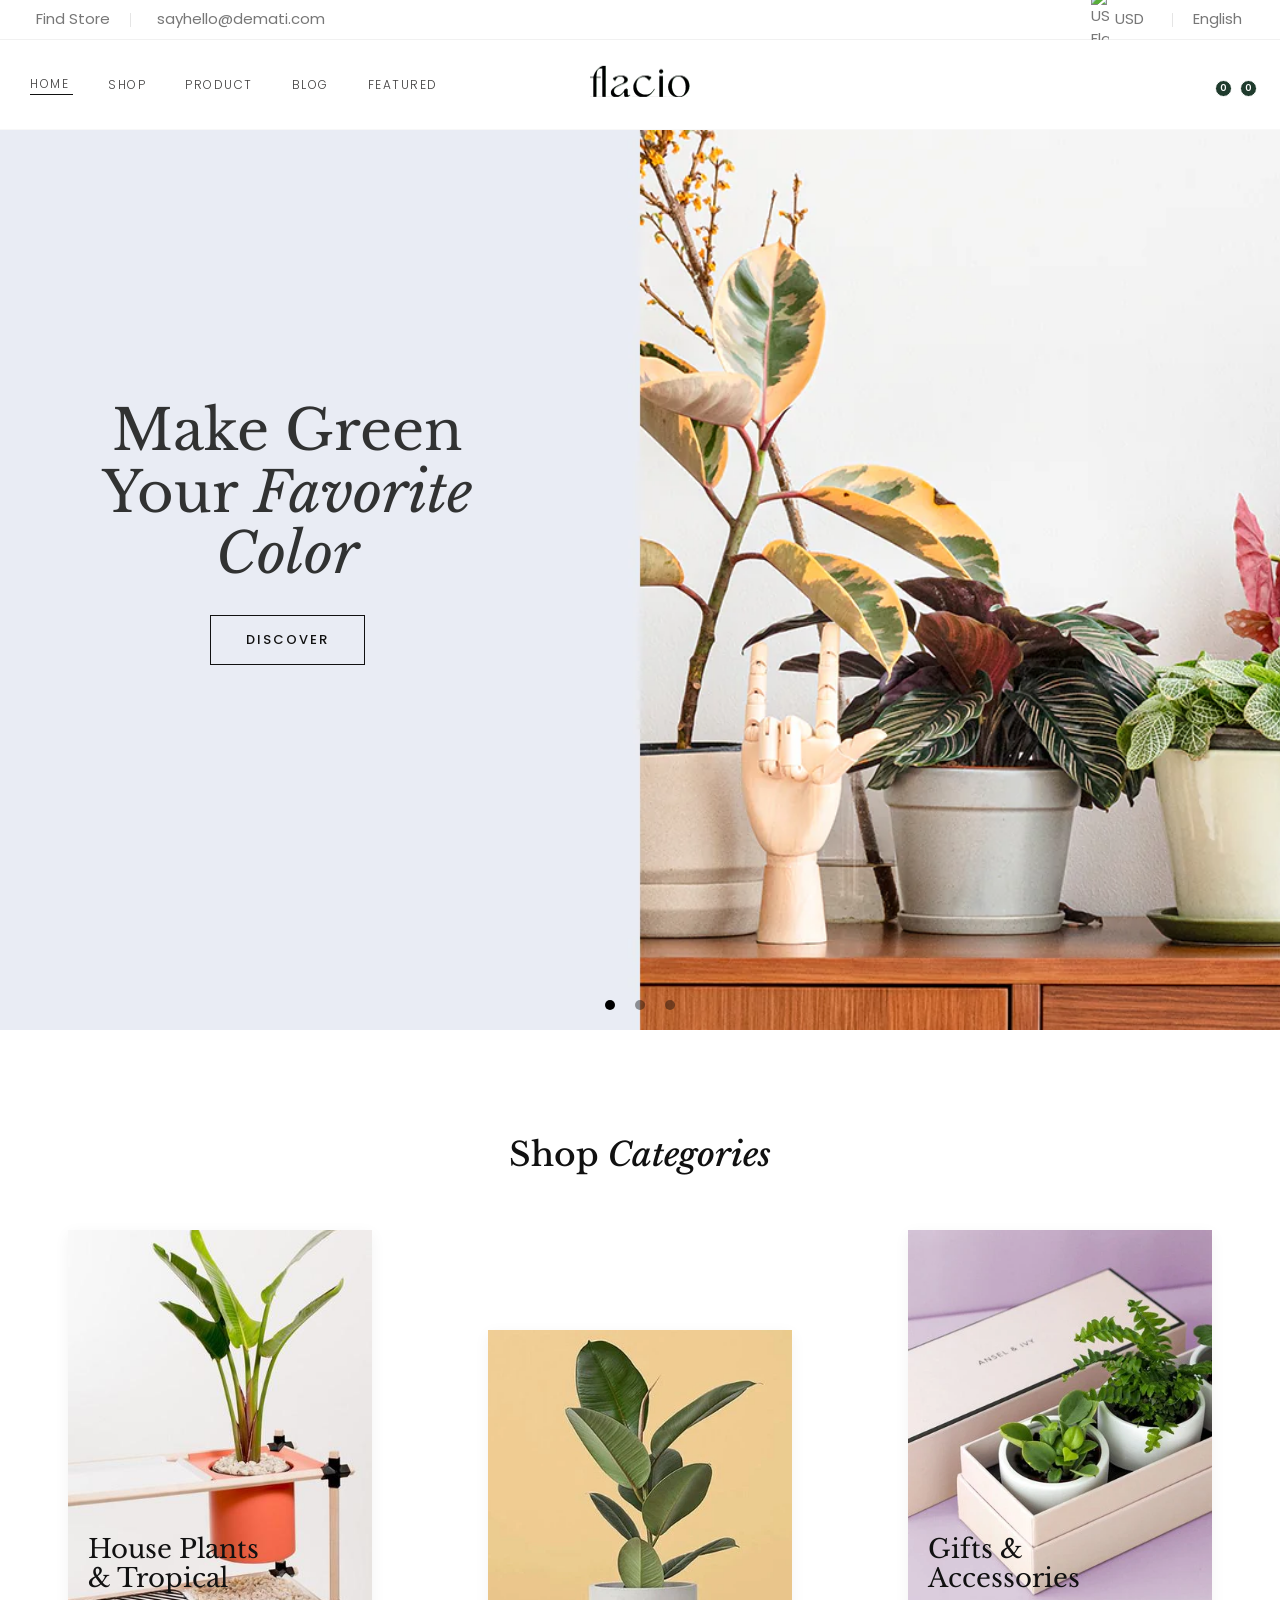
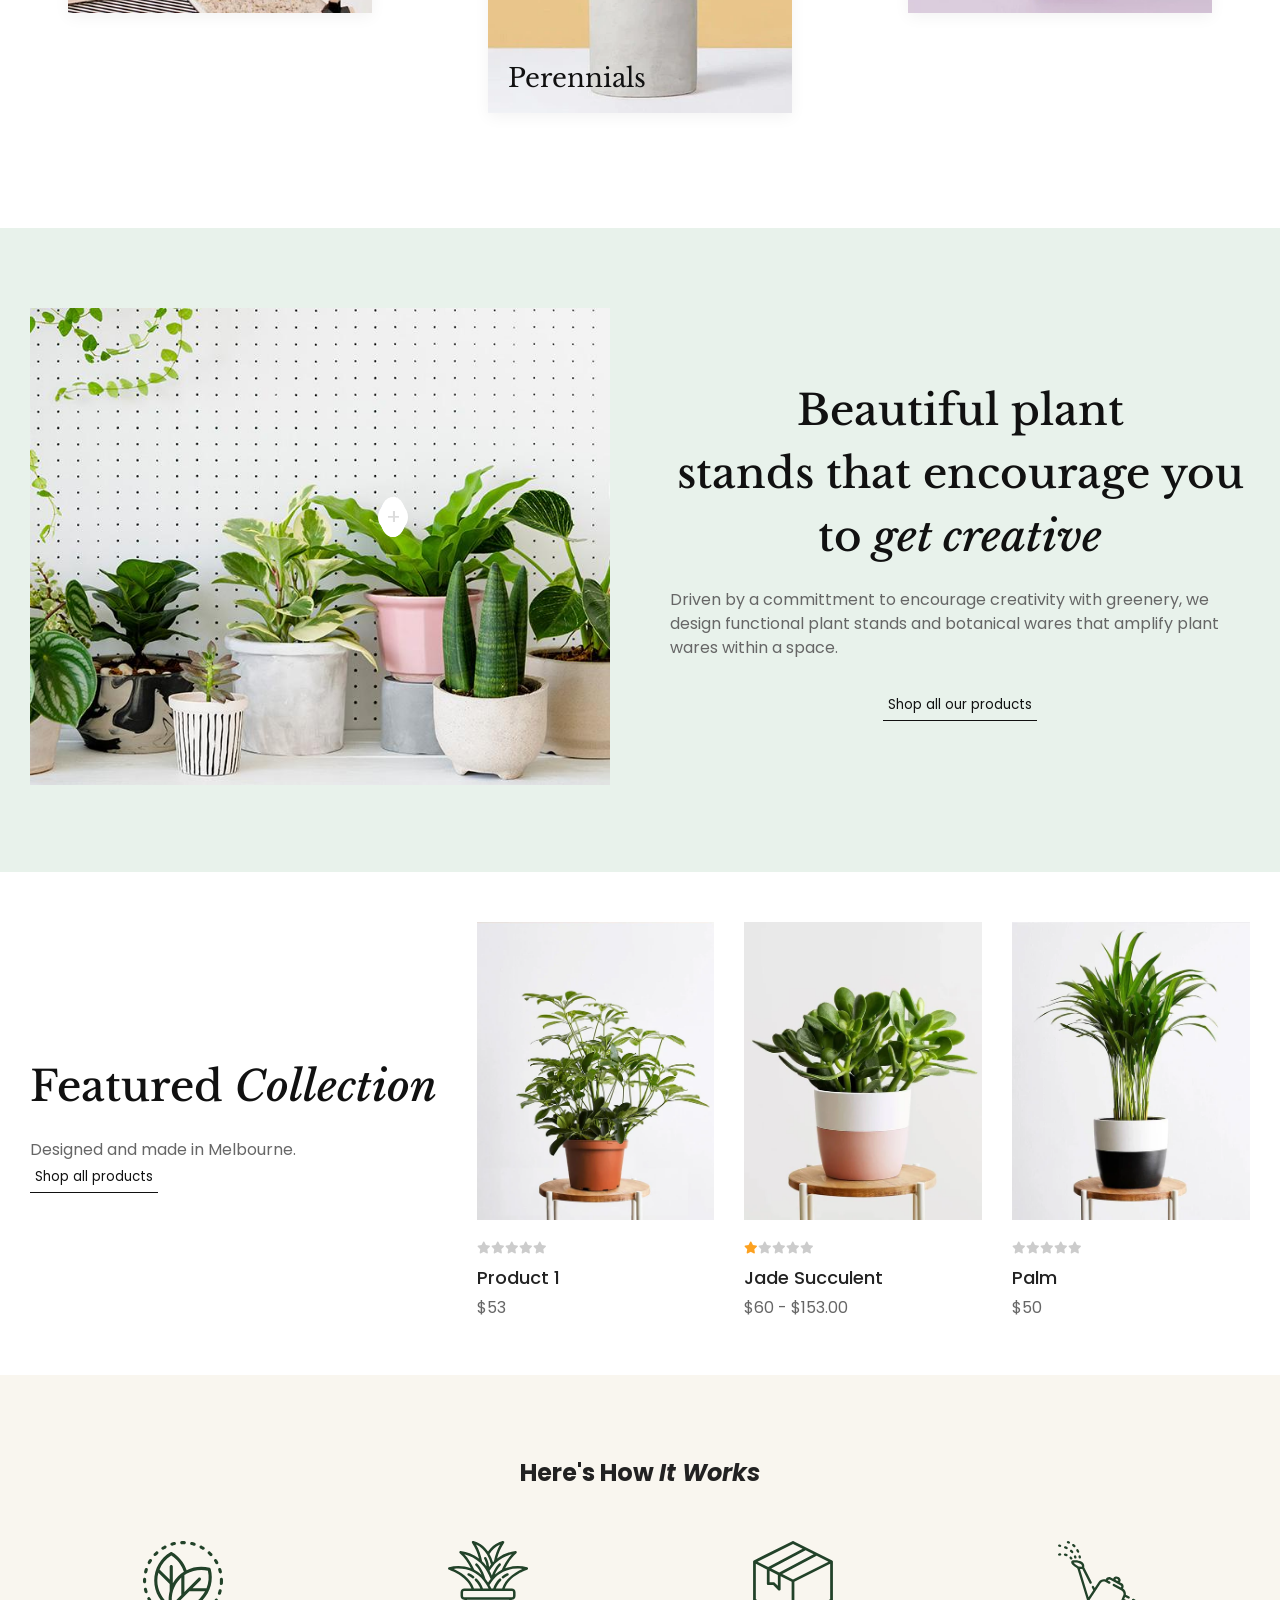
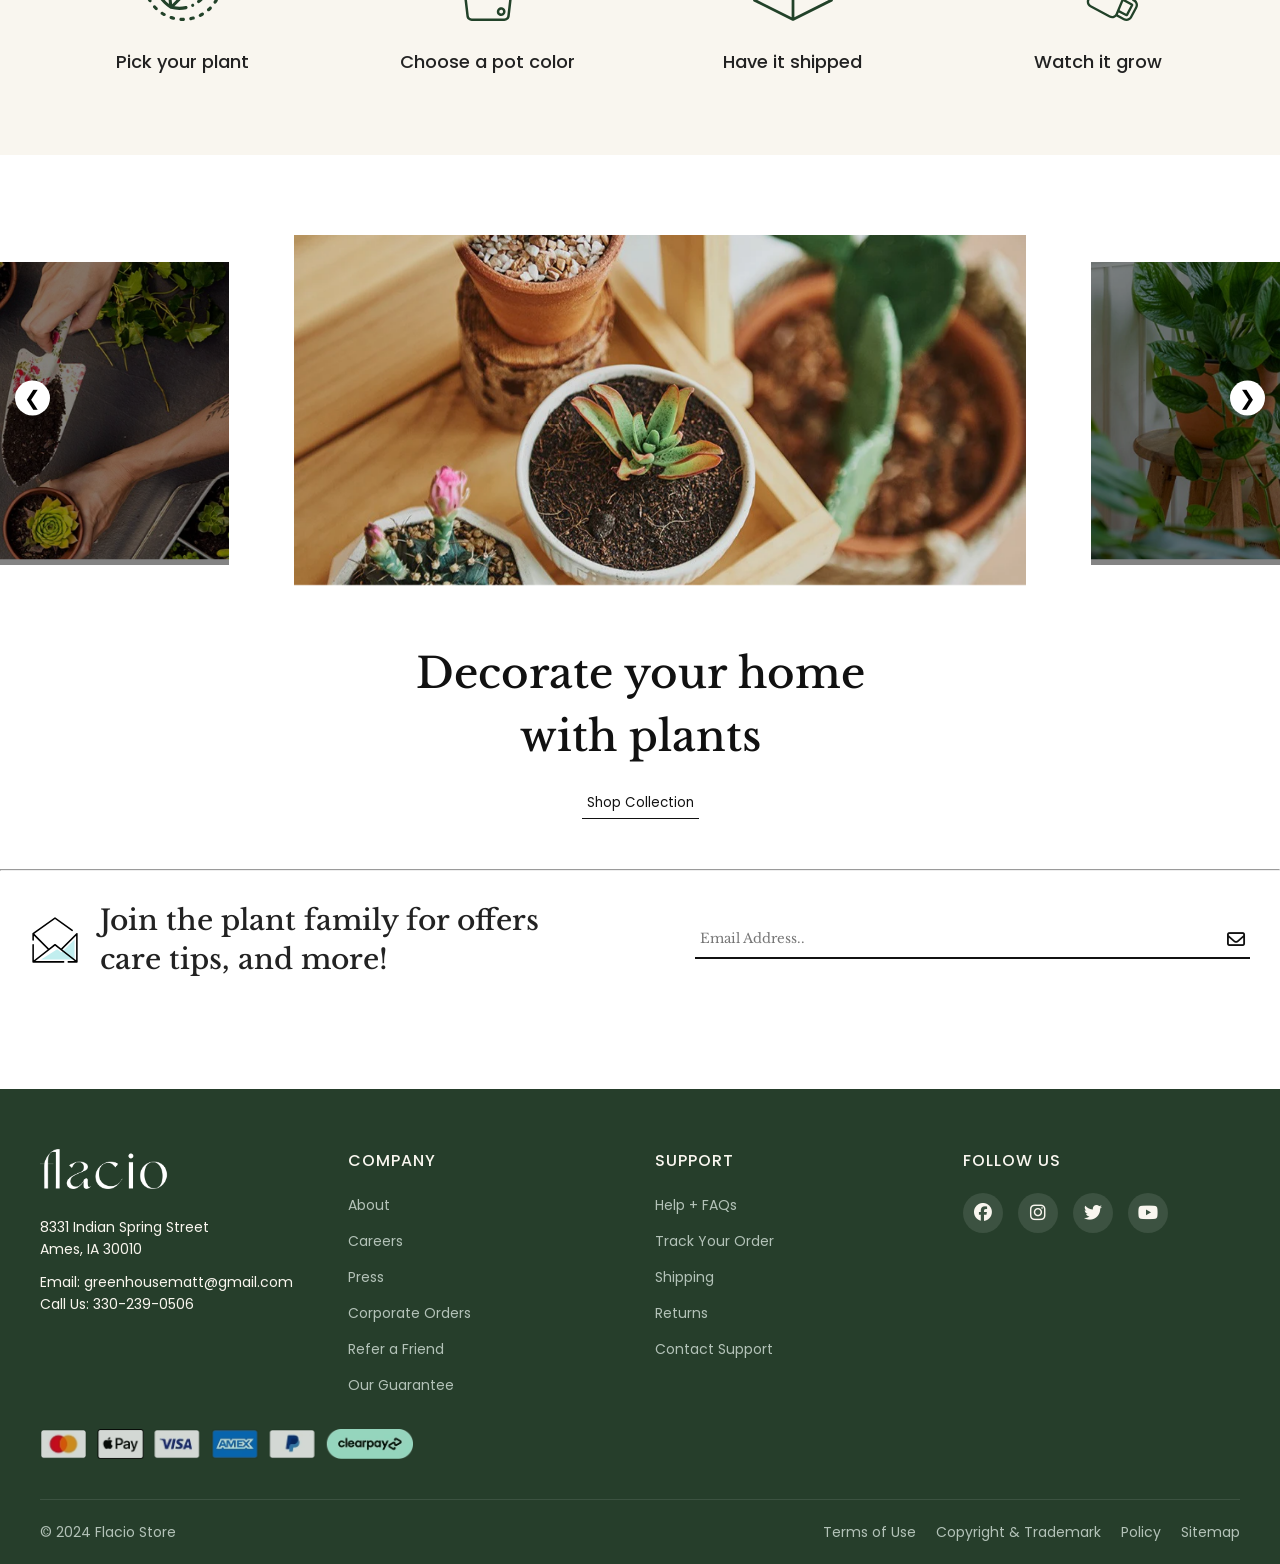
==== commit 6800c317: "added responsive header" ====
--- a/index.html
+++ b/index.html
@@ -11,7 +11,7 @@
     <link rel="preconnect" href="https://fonts.googleapis.com">
     <link rel="preconnect" href="https://fonts.gstatic.com" crossorigin>
     <link
-        href="https://fonts.googleapis.com/css2?family=Jost:wght@400;500;600&family=Playfair+Display:ital,wght@0,500;1,500&display=swap"
+        href="https://fonts.googleapis.com/css2?family=Libre+Baskerville:ital,wght@0,400;0,700;1,400&family=Poppins:ital,wght@0,100;0,200;0,300;0,400;0,500;0,600;0,700;0,800;0,900;1,100;1,200;1,300;1,400;1,500;1,600;1,700;1,800;1,900&display=swap"
         rel="stylesheet">
     <link rel="stylesheet" href="https://cdnjs.cloudflare.com/ajax/libs/font-awesome/6.5.1/css/all.min.css">
     <!-- Phosphor Icons -->
@@ -124,11 +124,11 @@
                                 <div class="mega-menu-grid shop-grid">
                                     <div class="menu-column">
                                         <img src="images/shop1.jpg" alt="shop1">
-                                        <!-- <button class="discover-btn">Discover</button> -->
+                                        <button class="discover-btn">Discover</button>
                                     </div>
                                     <div class="menu-column">
                                         <img src="images/shop2.webp" alt="shop1">
-                                        <!-- <button class="discover-btn">Discover</button> -->
+                                        <button class="discover-btn">Discover</button>
                                     </div>
                                     <!-- Column 1 -->
                                     <div class="menu-column">
@@ -280,9 +280,13 @@
                                     <div class="menu-column blog-images">
                                         <div class="blog-img">
                                             <img src="images/blog-1.webp" alt="blog1">
+                                            <p>news</p>
+                                            <p>travaling solo is awasome</p>
                                         </div>
                                         <div class="blog-img">
                                             <img src="images/blog-2.webp" alt="blog2">
+                                            <p>news</p>
+                                            <p>indoor plants are good for health</p>
                                         </div>
                                     </div>
                                 </div>
@@ -475,6 +479,12 @@
                 <div class="product">
                     <div class="product-img">
                         <img src="images/product-1.webp" alt="Product 1">
+                        <!-- Hover Buttons -->
+                        <div class="hover-icons">
+                            <button><i class="fa-solid fa-cart-shopping"></i></button>
+                            <button><i class="fa-solid fa-code-compare"></i></button>
+                            <button><i class="fa-regular fa-eye"></i></button>
+                        </div>
                     </div>
                     <p><i class="fa-sharp-duotone fa-solid fa-star"></i><i
                             class="fa-sharp-duotone fa-solid fa-star"></i><i
@@ -487,6 +497,12 @@
                 <div class="product">
                     <div class="product-img">
                         <img src="images/product-2.webp" alt="Product 2">
+                        <!-- Hover Buttons -->
+                        <div class="hover-icons">
+                            <button><i class="fa-solid fa-cart-shopping"></i></button>
+                            <button><i class="fa-solid fa-code-compare"></i></button>
+                            <button><i class="fa-regular fa-eye"></i></button>
+                        </div>
                     </div>
                     <p><i class="fa-solid fa-star"></i><i class="fa-sharp-duotone fa-solid fa-star"></i><i
                             class="fa-sharp-duotone fa-solid fa-star"></i><i
@@ -498,6 +514,12 @@
                 <div class="product">
                     <div class="product-img">
                         <img src="images/product-3.webp" alt="Product 3">
+                        <!-- Hover Buttons -->
+                        <div class="hover-icons">
+                            <button><i class="fa-solid fa-cart-shopping"></i></button>
+                            <button><i class="fa-solid fa-code-compare"></i></button>
+                            <button><i class="fa-regular fa-eye"></i></button>
+                        </div>
                     </div>
                     <p><i class="fa-sharp-duotone fa-solid fa-star"></i><i
                             class="fa-sharp-duotone fa-solid fa-star"></i><i
@@ -511,6 +533,12 @@
                 <div class="product">
                     <div class="product-img">
                         <img src="images/product-4.webp" alt="Product 4" onerror="this.src='images/product-1.webp'">
+                        <!-- Hover Buttons -->
+                        <div class="hover-icons">
+                            <button><i class="fa-solid fa-cart-shopping"></i></button>
+                            <button><i class="fa-solid fa-code-compare"></i></button>
+                            <button><i class="fa-regular fa-eye"></i></button>
+                        </div>
                     </div>
                     <p><i class="fa-solid fa-star"></i><i class="fa-solid fa-star"></i><i
                             class="fa-solid fa-star"></i><i class="fa-solid fa-star"></i><i
@@ -567,8 +595,10 @@
                 <h2>Join the plant family for offers <br>care tips, and more!</h2>
             </div>
             <div class="mail">
-                <input type="text" placeholder="Email Adress..">
-                <i class="fa-regular fa-envelope"></i>
+                <div class="input-box">
+                    <input type="text" placeholder="Email Address..">
+                    <i class="fa-regular fa-envelope"></i>
+                </div>
             </div>
         </div>
     </section>
@@ -610,6 +640,9 @@
                     <li><a href="#"><i class="fa-brands fa-youtube"></i></a></li>
                 </ul>
             </div>
+        </div>
+        <div class="payment-methods">
+            <img src="images/payment1.avif" alt="Payment Method 1">
         </div>
         <hr>
         <div class="copyright">
--- a/style.css
+++ b/style.css
@@ -1,4 +1,4 @@
-@import url('https://fonts.googleapis.com/css2?family=Jost:wght@400;500;600&family=Playfair+Display:ital,wght@0,500;1,500&display=swap');
+@import url('https://fonts.googleapis.com/css2?family=Libre+Baskerville:ital,wght@0,400;0,700;1,400&family=Poppins:ital,wght@0,100;0,200;0,300;0,400;0,500;0,600;0,700;0,800;0,900;1,100;1,200;1,300;1,400;1,500;1,600;1,700;1,800;1,900&display=swap');
 
 /* Reset & Basics */
 * {
@@ -8,7 +8,7 @@
 }
 
 body {
-    font-family: 'Jost', sans-serif;
+    font-family: 'Poppins', sans-serif;
     color: #222;
     background-color: #fff;
     line-height: 1.5;
@@ -287,7 +287,7 @@
     visibility: hidden;
     transform: translateY(15px);
     transition: all 0.3s ease;
-    height: 400px;              /* fixed height */
+    max-height: 600px;              /* increased height */
     overflow-y: auto;           /* vertical scroll */
     overflow-x: hidden;
     padding: 30px 0;
@@ -351,7 +351,7 @@
     font-weight: 600;
     margin-bottom: 15px;
     color: #111;
-    font-family:'Times New Roman', Times, serif;
+    font-family:'Libre Baskerville', serif;
 }
 
 .menu-column a {
@@ -370,14 +370,33 @@
 }
 .menu-column img {
     width: 100%;
-    height: 230px;
+    height: 280px;
     object-fit: cover;
     display: block;
+    transition: 0.3s;
+}
+.menu-column img:hover{
+    transform: translateY(-10px);
 }
 .menu-column {
+    position: relative;
     text-align: left;
-    position: relative;
-
+}
+.shop-menu .menu-column .discover-btn {
+    position: absolute;
+    bottom: 90px;
+    left: 50%;
+    transform: translateX(-50%);
+    background-color: #fff;
+    width:calc(100% - 40px);
+    border: none;
+    padding: 12px;
+    font-size: 11px;
+    transition: 0.3s;
+}
+.shop-menu .menu-column .discover-btn:hover{
+    background-color: #224229;
+    color: #fff;
 }
 .menu-column a {
     align-items: flex-start !important;
@@ -415,7 +434,6 @@
     position: absolute;
     top: 100%;
     left: 25%;
-    /* transform: translateX(-50%); */
     width: 50%;
 }
 /* featured mega menu */
@@ -428,7 +446,15 @@
     left: 0;
     height: auto;
 }
-
+.blog-img p{
+    position: absolute;
+    top: 20px;
+    left: 20px;
+    font-size: 12px;
+    color: #a19e9e;
+    margin-bottom: 8px;
+    transition: 0.3s;
+}
 
 /* Logo */
 .logo {
@@ -879,7 +905,7 @@
 }
 
 .slide-content h1 {
-    font-family: 'Playfair Display', serif;
+    font-family: 'Libre Baskerville', serif;
     font-size: 56px;
     font-weight: 200;
     color: #313232;
@@ -893,7 +919,7 @@
     background-color: transparent;
     border: 1px solid #111;
     color: #111;
-    font-family: 'Jost', sans-serif;
+    font-family: 'Poppins', sans-serif;
     font-size: 13px;
     font-weight: 500;
     letter-spacing: 2px;
@@ -1021,7 +1047,7 @@
 
 .categories-section .section-title {
     text-align: center;
-    font-family: 'Playfair Display', serif;
+    font-family: 'Libre Baskerville', serif;
     font-size: 33px;
     font-weight: 500;
     margin-bottom: 50px;
@@ -1079,7 +1105,7 @@
 }
 
 .category-name {
-    font-family:'Times New Roman', Times, serif;
+    font-family:'Libre Baskerville', serif;
     font-size: 26px;
     font-weight: 400;
     color: #111;
@@ -1208,7 +1234,7 @@
 
 /* Heading */
 .shop-all-products h2 {
-    font-family: 'Playfair Display', serif;
+    font-family: 'Libre Baskerville', serif;
     font-size: 42px;
     font-weight: 500;
     margin-bottom: 20px;
@@ -1235,7 +1261,7 @@
     border: none;
     border-bottom: 1px solid #111;
     cursor: pointer;
-    font-family: 'Jost', sans-serif;
+    font-family: 'Poppins', sans-serif;
     transition: all 0.3s ease;
 }
 
@@ -1359,7 +1385,7 @@
     width: 65%;
 }
 .featured-collection h2 {
-    font-family: 'Playfair Display', serif;
+    font-family: 'Libre Baskerville', serif;
     font-size: 42px;
     font-weight: 500;
     margin-bottom: 20px;
@@ -1379,7 +1405,7 @@
     border: none;
     border-bottom: 1px solid #111;
     cursor: pointer;
-    font-family: 'Jost', sans-serif;
+    font-family: 'Poppins', sans-serif;
     transition: all 0.3s ease;
 }
 
@@ -1411,6 +1437,7 @@
     aspect-ratio: 4 / 5;
     overflow: hidden;
     margin-bottom: 15px;
+    position: relative; /* Support absolute stacking */
 }
 
 .featured-collection .product-img img {
@@ -1418,12 +1445,31 @@
     height: 100%;
     object-fit: cover;
     display: block;
-    transform: scale(1.2);
-    transition: transform 0.3s ease;
-}
-
-.featured-collection .product:hover .product-img img {
-    transform: scale(1);
+    transition: transform 0.3s ease, opacity 0.3s ease;
+    position: absolute;
+    top: 0;
+    left: 0;
+}
+
+.featured-collection .product-img .primary-img {
+    position: relative; /* Maintain flow for parent sizing if needed, though aspect-ratio handles it */
+    z-index: 2;
+    opacity: 1;
+}
+
+.featured-collection .product-img .hover-img {
+    z-index: 1;
+    opacity: 0;
+    transform: scale(1.2); /* Zoom-out effect start */
+}
+
+.featured-collection .product:hover .product-img .primary-img {
+    opacity: 0;
+}
+
+.featured-collection .product:hover .product-img .hover-img {
+    opacity: 1;
+    transform: scale(1); /* Zoom-out effect end */
 }
 
 .featured-collection .product h3 {
@@ -1439,6 +1485,56 @@
 
 .featured-collection .product p i.fa-sharp-duotone {
     color: #cccccc;
+}
+/* product image container */
+.product-img {
+    position: relative;
+    overflow: hidden;
+}
+
+/* hover icons container */
+.hover-icons {
+    position: absolute;
+    top: 10px;
+    right: 10px;
+
+    display: flex;
+    flex-direction: column;
+    gap: 10px;
+
+    opacity: 0;
+    transform: translateY(-10px);
+    transition: all 0.3s ease;
+}
+
+/* show on hover */
+.product:hover .hover-icons {
+    opacity: 1;
+    transform: translateY(0);
+}
+
+/* buttons style */
+.hover-icons button {
+    width: 38px;
+    height: 38px;
+    border-radius: 50%;
+    border: none;
+    background: #fff;
+    color: #111;
+    cursor: pointer;
+
+    display: flex;
+    align-items: center;
+    justify-content: center;
+
+    box-shadow: 0 4px 10px rgba(0,0,0,0.1);
+    transition: all 0.3s ease;
+}
+
+/* hover effect */
+.hover-icons button:hover {
+    background: #111;
+    color: #fff;
 }
 
 /* Responsive */
@@ -1556,7 +1652,7 @@
     text-align: center;
 }
 .slider .content h2{
-    font-family: 'Playfair Display', serif;
+    font-family: 'Libre Baskerville', serif;
     font-size: 42px;
     font-weight: 500;
     margin-bottom: 20px;
@@ -1569,7 +1665,7 @@
     border: none;
     border-bottom: 1px solid #111;
     cursor: pointer;
-    font-family: 'Jost', sans-serif;
+    font-family: 'Poppins', sans-serif;
     transition: all 0.3s ease;
 }
 .slider-wrapper {
@@ -1589,7 +1685,6 @@
 .slider .image {
     flex: 0 0 60%;  
     flex-shrink: 0;
-    /* opacity: 0.4; */
     transform: scale(0.85);
     transition: transform 0.5s ease-in-out, opacity 0.5s ease-in-out;
     will-change: transform, opacity;
@@ -1647,55 +1742,76 @@
 .slider button.next { right: 15px; }
 .slider hr{margin-top: 50px;}
 
-.slider .con{
-    display: flex;
-    align-items: center;
-    width: 100%;
-}
-.slider .join{
+/* bottom section */
+.slider .con {
+    display: flex;
+    align-items: center;
+    justify-content: space-between;
+    gap: 40px;
+    flex-wrap: wrap; 
+}
+
+/* left side */
+.slider .join {
     display: flex;
     align-items: center;
     gap: 20px;
-    padding: 50px;
-}
-.slider .join h2{
-    font-family: 'Playfair Display', serif;
-    font-size: 33px;
+    padding: 30px;
+    flex: 1 1 400px;
+}
+
+.slider .join h2 {
+    font-family: 'Libre Baskerville', serif;
+    font-size: 28px;
+    line-height: 1.4;
     font-weight: 500;
-    color: #111;
-}
-.slider .join img{
-    width: 60px;
-    height: 60px;
-}
-.slider .mail{
-    display: flex;
-    align-items: center;
-    justify-content: space-between;
-    gap: 10px;
-    width: 45%;
-}
-.slider .mail input{
-    padding: 5px 5px;
+}
+
+.slider .join img {
+    width: 50px;
+    height: 50px;
+}
+
+/* right side */
+.slider .mail {
+    flex: 1 1 300px;
+    margin-right: 30px;
+}
+
+/* input wrapper */
+.slider .input-box {
+    position: relative;
+    width: 100%;
+}
+
+/* input */
+.slider .input-box input {
+    width: 100%;
+    padding: 10px 40px 10px 5px; 
     border: none;
     border-bottom: 2px solid #111;
-    cursor: pointer;
-    font-family: 'Playfair Display', serif;
-    transition: all 0.3s ease;
-    width: 100%;
-}
-.slider .mail input:focus{
+    font-family: 'Libre Baskerville', serif;
+}
+
+/* remove outline */
+.slider .input-box input:focus {
     outline: none;
 }
-.slider .mail i{
-    font-size: 20px;
+
+/* icon inside input */
+.slider .input-box i {
+    position: absolute;
+    right: 5px;
+    top: 50%;
+    transform: translateY(-50%);
+    font-size: 18px;
     color: #111;
 }
 
 /* Responsive tweaks */
 @media (max-width: 768px) {
     .slider .image {
-        flex: 0 0 80%; /* center image more dominant on mobile */
+        flex: 0 0 80%; 
     }
 }
 @media (max-width: 480px) {
@@ -1831,6 +1947,24 @@
     margin: 40px 0 20px 0;
 }
 
+/* Payment Methods Section */
+.payment-methods {
+    display: flex;
+    gap: 20px;
+    margin-top: 20px;
+    flex-wrap: wrap;
+}
+
+.payment-methods img {
+    height: 30px;
+    opacity: 0.8;
+    transition: opacity 0.3s ease;
+}
+
+.payment-methods img:hover {
+    opacity: 1;
+}
+
 /* Copyright Section */
 footer .copyright {
     display: flex;
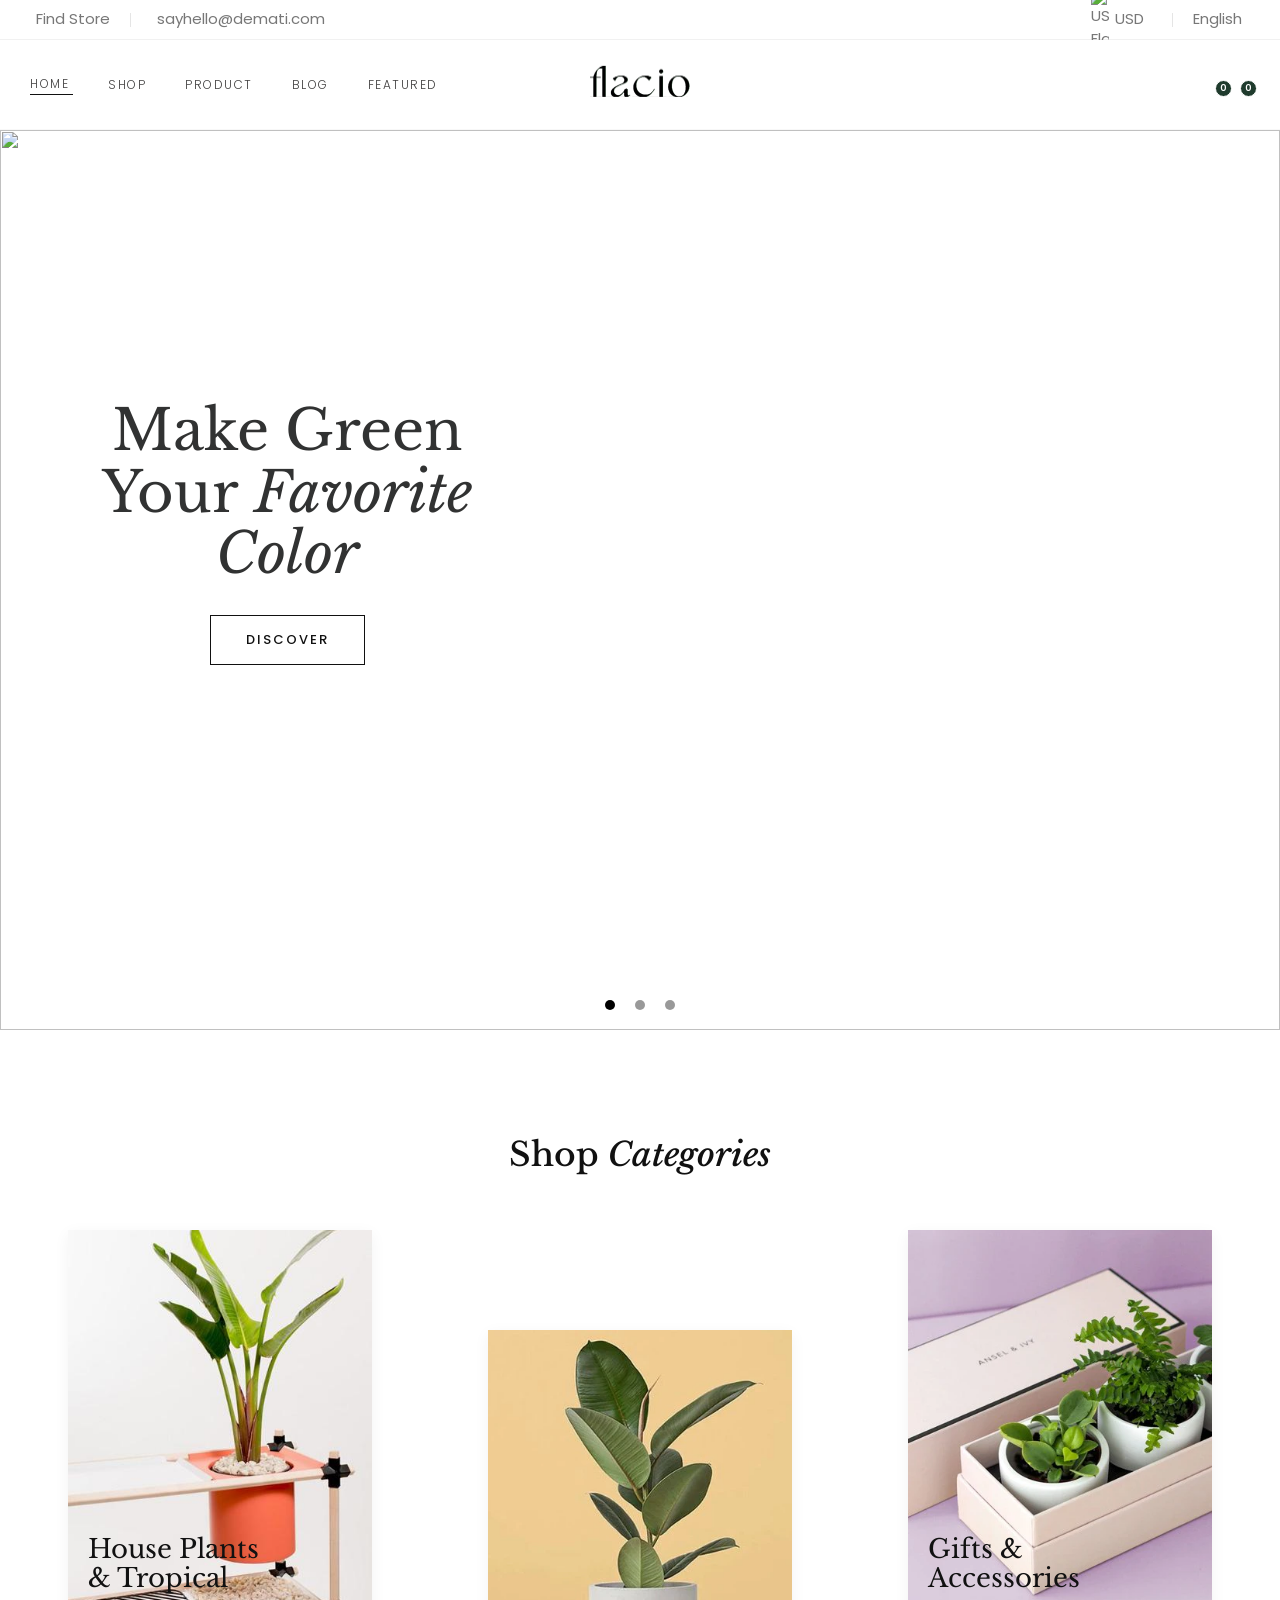
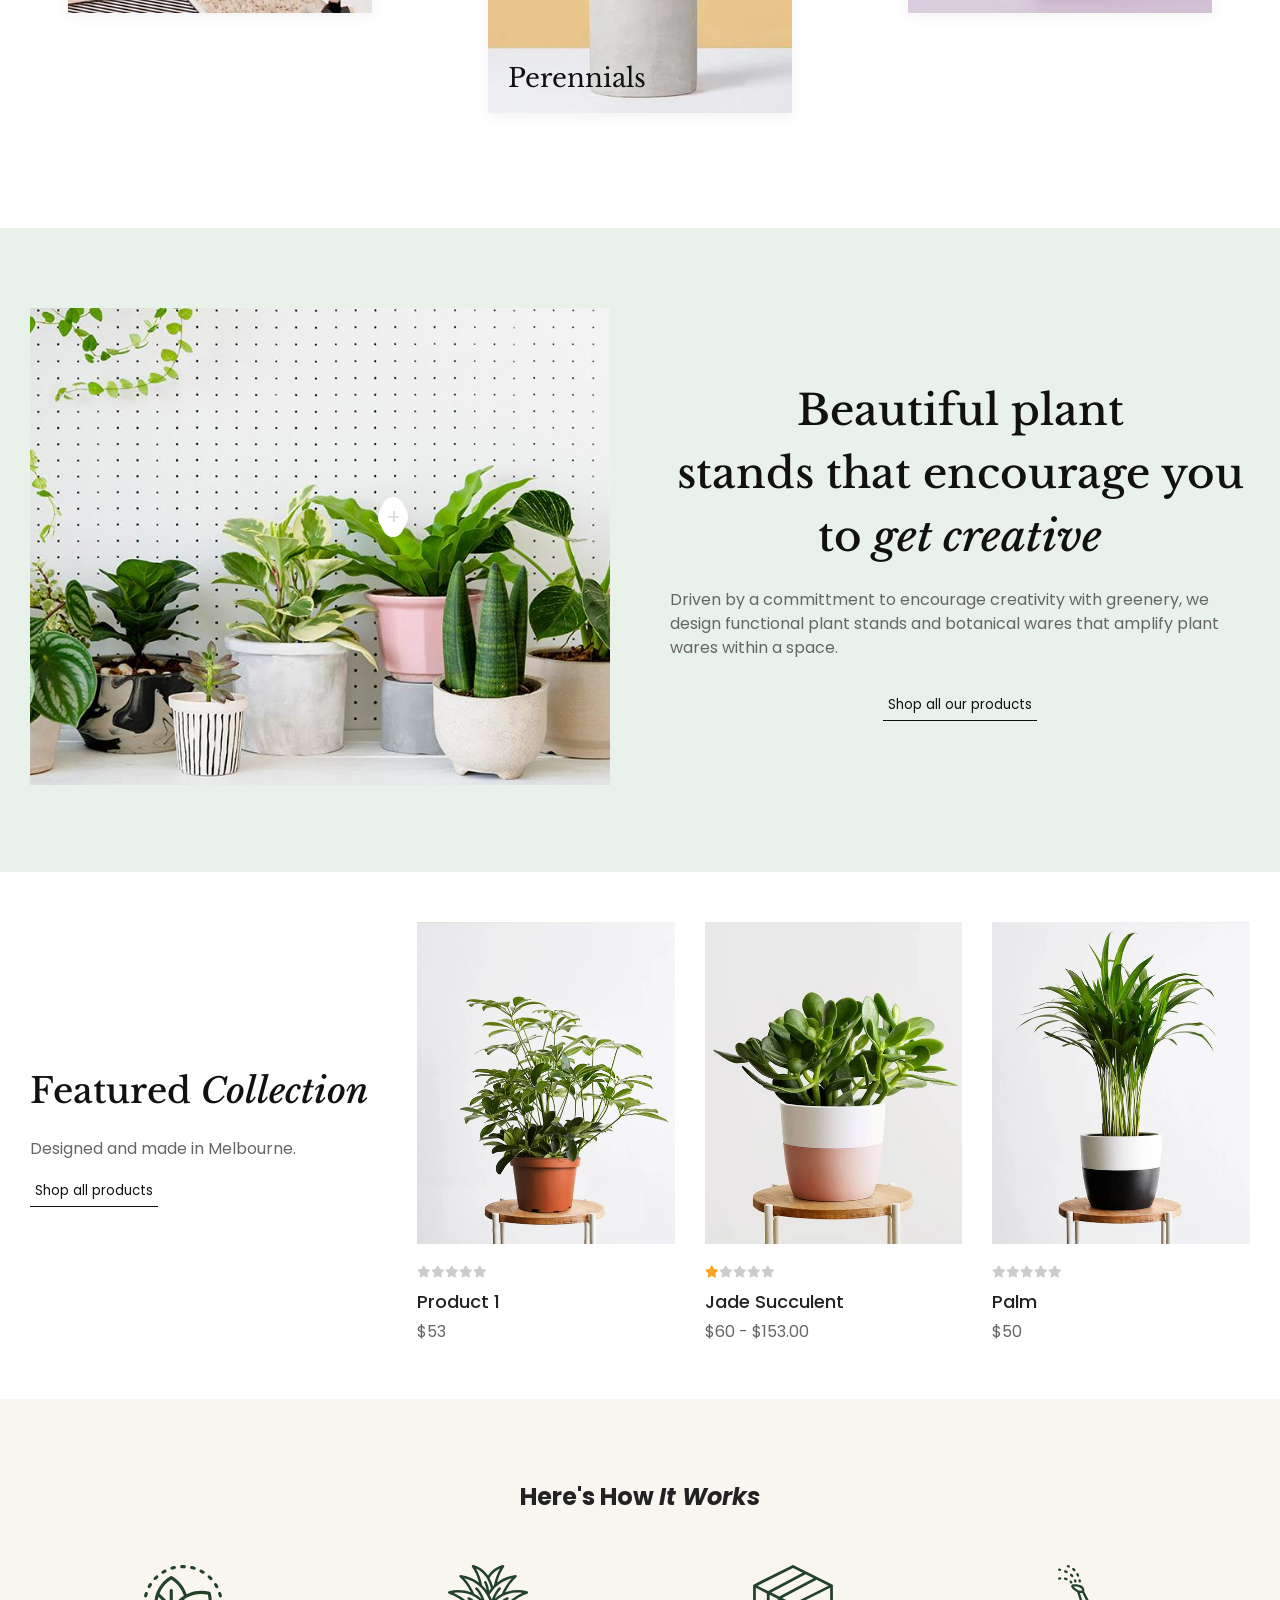
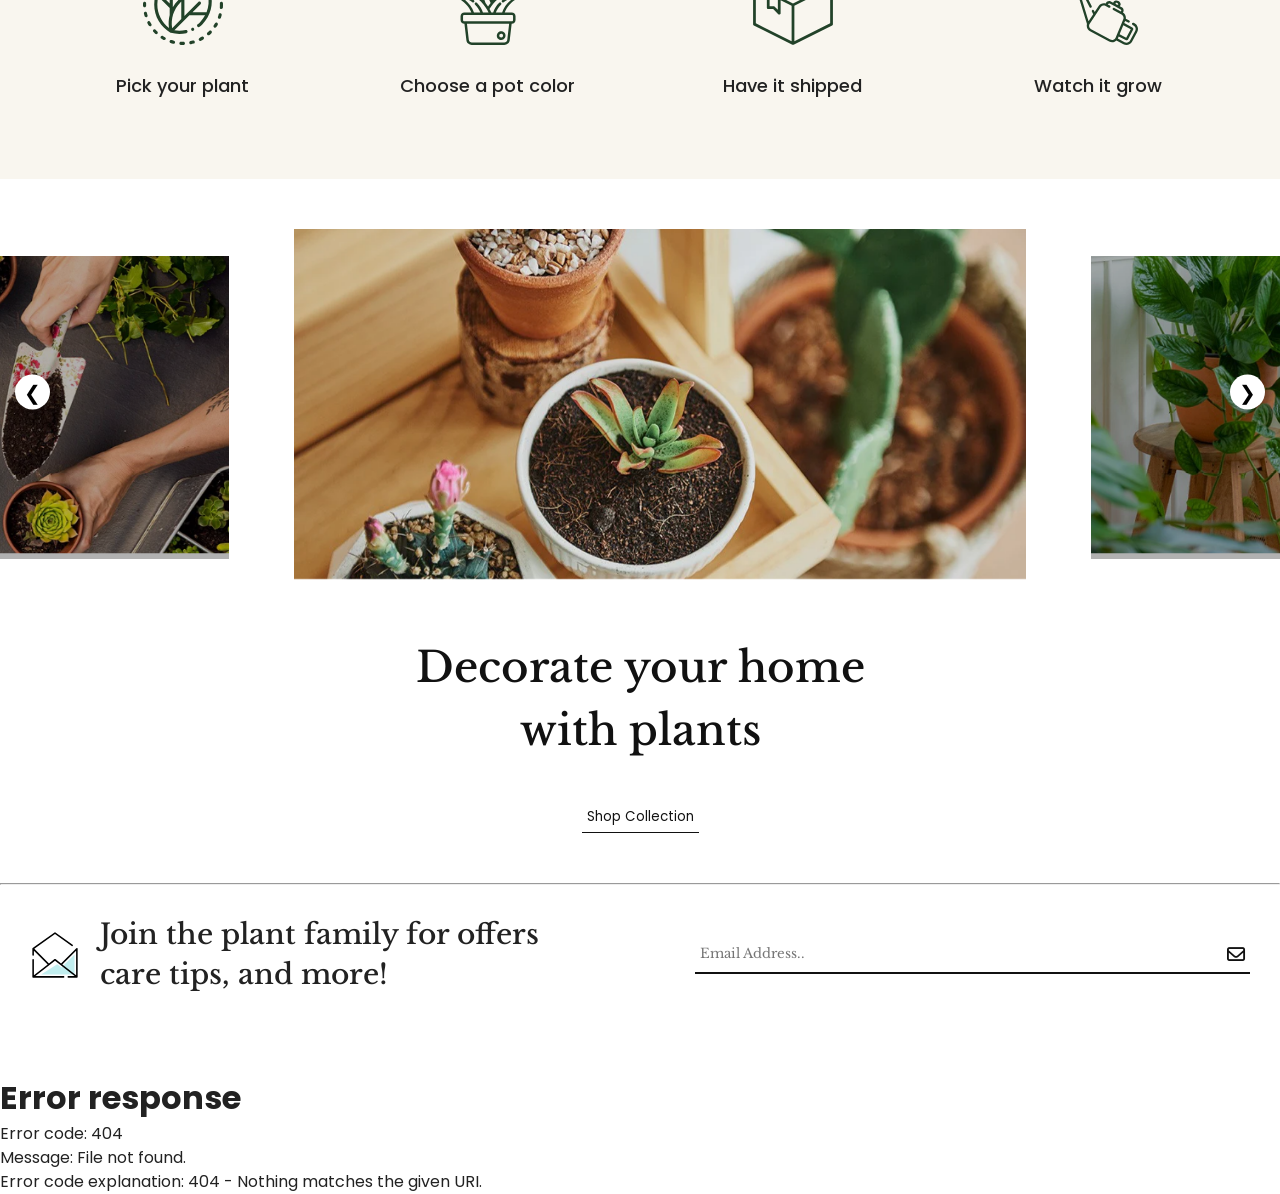
==== commit 368a5fd6: "UI updated" ====
--- a/index.html
+++ b/index.html
@@ -349,7 +349,8 @@
                 </nav>
 
                 <div class="logo">
-                    <img src="images/logonew.png" onerror="this.src='./images/logo.webp'" alt="logo">
+                    <a href="index.html"><img src="images/logonew.png" onerror="this.src='./images/logo.webp'"
+                            alt="logo"></a>
                 </div>
 
                 <div class="header-actions">
@@ -359,7 +360,7 @@
                     <a href="#" class="action-item hide-on-mobile" id="user-btn">
                         <i class="ph ph-user"></i>
                     </a>
-                    <a href="#" class="action-item badge-item">
+                    <a href="pages/whishlist.html" class="action-item badge-item">
                         <i class="ph ph-heart"></i>
                         <span class="badge">0</span>
                     </a>
@@ -376,7 +377,10 @@
         <div class="banner-slider">
 
             <div class="slide active">
-                <img src="../images/bg1.webp" onerror="this.src='images/bg1.webp'">
+                <picture>
+                    <source media="(max-width: 768px)" srcset="../flasio/images/bg1-2.jpg">
+                    <img src="../flasio/images/bg1.webp">
+                </picture>
                 <div class="slide-content">
                     <h1>Make green <br>your <i>favorite <br> color</i></h1>
                     <button class="discover-btn">Discover</button>
@@ -384,7 +388,10 @@
             </div>
 
             <div class="slide">
-                <img src="../images/bg2.webp" onerror="this.src='images/bg2.webp'">
+                <picture>
+                    <source media="(max-width: 768px)" srcset="../flasio/images/bg2-2.jpg">
+                    <img src="../flasio/images/bg2.webp">
+                </picture>
                 <div class="slide-content">
                     <h1>Uncomplete <br>indoor <br> <i>gardening</i></h1>
                     <button class="discover-btn">Discover</button>
@@ -392,7 +399,10 @@
             </div>
 
             <div class="slide">
-                <img src="../images/bg3.webp" onerror="this.src='images/bg3.webp'">
+                <picture>
+                    <source media="(max-width: 768px)" srcset="../flasio/images/bg3-2.jpg">
+                    <img src="../flasio/images/bg3.webp">
+                </picture>
                 <div class="slide-content">
                     <h1>Give the <br>gift <br> of <i>greenery</i></h1>
                     <button class="discover-btn">Discover</button>
@@ -473,17 +483,18 @@
             <div class="content">
                 <h2>Featured <i>Collection</i></h2>
                 <p>Designed and made in Melbourne.</p>
-                <a href="index.html"><button class="shop-btn">Shop all products</button></a>
+                <a href="index.html"><button class="shop-btn">Shop all products  <i class="ph-light ph-arrow-right"></i></button></a>
             </div>
             <div class="products-slider">
                 <div class="product">
                     <div class="product-img">
-                        <img src="images/product-1.webp" alt="Product 1">
+                        <a href="pages/product.html"><img src="images/product-1.webp" alt="Product 1"></a>
                         <!-- Hover Buttons -->
                         <div class="hover-icons">
-                            <button><i class="fa-solid fa-cart-shopping"></i></button>
+                            <button><i class="fa-solid fa-bag-shopping"></i></button>
                             <button><i class="fa-solid fa-code-compare"></i></button>
-                            <button><i class="fa-regular fa-eye"></i></button>
+                            <button><i class="ph ph-magnifying-glass"></i></button>
+                            <button><i class="ph ph-heart"></i></button>
                         </div>
                     </div>
                     <p><i class="fa-sharp-duotone fa-solid fa-star"></i><i
@@ -496,12 +507,13 @@
                 </div>
                 <div class="product">
                     <div class="product-img">
-                        <img src="images/product-2.webp" alt="Product 2">
+                        <a href="pages/product.html"><img src="images/product-2.webp" alt="Product 2"></a>
                         <!-- Hover Buttons -->
                         <div class="hover-icons">
-                            <button><i class="fa-solid fa-cart-shopping"></i></button>
+                            <button><i class="fa-solid fa-bag-shopping"></i></button>
                             <button><i class="fa-solid fa-code-compare"></i></button>
-                            <button><i class="fa-regular fa-eye"></i></button>
+                            <button><i class="ph ph-magnifying-glass"></i></button>
+                            <button><i class="ph ph-heart"></i></button>
                         </div>
                     </div>
                     <p><i class="fa-solid fa-star"></i><i class="fa-sharp-duotone fa-solid fa-star"></i><i
@@ -513,12 +525,13 @@
                 </div>
                 <div class="product">
                     <div class="product-img">
-                        <img src="images/product-3.webp" alt="Product 3">
+                        <a href="pages/product.html"><img src="images/product-3.webp" alt="Product 3"></a>
                         <!-- Hover Buttons -->
                         <div class="hover-icons">
-                            <button><i class="fa-solid fa-cart-shopping"></i></button>
+                            <button><i class="fa-solid fa-bag-shopping"></i></button>
                             <button><i class="fa-solid fa-code-compare"></i></button>
-                            <button><i class="fa-regular fa-eye"></i></button>
+                            <button><i class="ph ph-magnifying-glass"></i></button>
+                            <button><i class="ph ph-heart"></i></button>
                         </div>
                     </div>
                     <p><i class="fa-sharp-duotone fa-solid fa-star"></i><i
@@ -532,10 +545,10 @@
                 <!-- 4th Product -->
                 <div class="product">
                     <div class="product-img">
-                        <img src="images/product-4.webp" alt="Product 4" onerror="this.src='images/product-1.webp'">
+                        <a href="pages/product.html"><img src="images/product-4.webp" alt="Product 4" onerror="this.src='images/product-1.webp'"></a>
                         <!-- Hover Buttons -->
                         <div class="hover-icons">
-                            <button><i class="fa-solid fa-cart-shopping"></i></button>
+                            <button><i class="fa-solid fa-bag-shopping"></i></button>
                             <button><i class="fa-solid fa-code-compare"></i></button>
                             <button><i class="fa-regular fa-eye"></i></button>
                         </div>
@@ -603,58 +616,7 @@
         </div>
     </section>
 
-    <footer>
-        <div class="container">
-            <div class="flasio">
-                <img src="images/logo-white.png" alt="logo">
-                <p>8331 Indian Spring Street <br>Ames, IA 30010</p>
-                <p>Email: greenhousematt@gmail.com <br>Call Us: 330-239-0506</p>
-            </div>
-            <div class="company">
-                <h3>Company</h3>
-                <ul>
-                    <li><a href="#">About</a></li>
-                    <li><a href="#">Careers</a></li>
-                    <li><a href="#">Press</a></li>
-                    <li><a href="#">Corporate Orders</a></li>
-                    <li><a href="#">Refer a Friend</a></li>
-                    <li><a href="#">Our Guarantee</a></li>
-                </ul>
-            </div>
-            <div class="Support">
-                <h3>SUPPORT</h3>
-                <ul>
-                    <li><a href="#">Help + FAQs</a></li>
-                    <li><a href="#">Track Your Order</a></li>
-                    <li><a href="#">Shipping</a></li>
-                    <li><a href="#">Returns</a></li>
-                    <li><a href="#">Contact Support</a></li>
-                </ul>
-            </div>
-            <div class="follow-us">
-                <h3>FOLLOW US</h3>
-                <ul>
-                    <li><a href="#"><i class="fa-brands fa-facebook"></i></a></li>
-                    <li><a href="#"><i class="fa-brands fa-instagram"></i></a></li>
-                    <li><a href="#"><i class="fa-brands fa-twitter"></i></a></li>
-                    <li><a href="#"><i class="fa-brands fa-youtube"></i></a></li>
-                </ul>
-            </div>
-        </div>
-        <div class="payment-methods">
-            <img src="images/payment1.avif" alt="Payment Method 1">
-        </div>
-        <hr>
-        <div class="copyright">
-            <p>© 2024 Flacio Store</p>
-            <ul>
-                <li><a href="#">Terms of Use</a></li>
-                <li><a href="#">Copyright & Trademark</a></li>
-                <li><a href="#">Policy</a></li>
-                <li><a href="#">Sitemap</a></li>
-            </ul>
-        </div>
-    </footer>
+    <div id="footer"></div>
 
 
     <button id="backToTop">
@@ -679,9 +641,10 @@
 
                 <div class="btn-container">
                     <button type="submit" class="btn">Sign In</button>
-                    <button type="submit" class="reg-btn">Create your Account</button>
-                </div>
-
+                    <button type="button" class="reg-btn" onclick="window.location.href='register.html'">
+                        Create your Account
+                    </button>
+                    </div>
             </form>
 
         </div>
@@ -715,7 +678,7 @@
             <i class="ph ph-user"></i>
             <span>Account</span>
         </a>
-        <a href="#" class="nav-item">
+        <a href="pages/whishlist.html" class="nav-item">
             <i class="ph ph-heart"></i>
             <span>Wishlist</span>
         </a>
@@ -742,5 +705,6 @@
 
 </body>
 <script src="script.js"></script>
+<script src="include.js"></script>
 
 </html>
--- a/style.css
+++ b/style.css
@@ -203,6 +203,7 @@
         height: 12px;
     }
 }
+
 /* Main Header */
 .main-header {
     height: 90px;
@@ -251,12 +252,12 @@
     color: #3f3e3e;
     transition: color 0.2s;
     position: relative;
+    cursor: pointer;
 }
 
 .main-nav ul li a i.ph-caret-down {
     font-size: 10px;
     margin-left: 4px;
-    /* font-weight: bold; */
 }
 
 .main-nav ul li.active a {
@@ -287,8 +288,8 @@
     visibility: hidden;
     transform: translateY(15px);
     transition: all 0.3s ease;
-    max-height: 600px;              /* increased height */
-    overflow-y: auto;           /* vertical scroll */
+    max-height: 600px;             
+    overflow-y: auto;           
     overflow-x: hidden;
     padding: 30px 0;
 }
@@ -301,7 +302,7 @@
 
 .mega-menu-grid {
     display: grid;
-    grid-template-columns: repeat(3, 1fr); /* 3 columns */
+    grid-template-columns: repeat(3, 1fr); 
     gap: 25px;
     padding: 0 30px;
     margin: 0 auto;
@@ -331,12 +332,12 @@
     width: 100%;
     display: block;
     transition: transform 0.3s;
-    height: 200px; /* 👈 height control karo */
+    height: 200px; 
     object-fit: cover;
 }
 
 .mega-menu-item:hover .mega-img-wrapper img {
-    transform: translateY(-8px); /* 👈 upar move */
+    transform: translateY(-8px); 
 }
 /* shop mega menu */
 .shop-grid {
@@ -405,7 +406,7 @@
 /* PRODUCT GRID */
 .product-grid {
     display: grid;
-    grid-template-columns: repeat(4, 1fr); /* 🔥 4 columns */
+    grid-template-columns: repeat(4, 1fr); 
     gap: 30px;
     align-items: start;
 }
@@ -436,9 +437,10 @@
     left: 25%;
     width: 50%;
 }
+
 /* featured mega menu */
 .featured-grid {
-    grid-template-columns: repeat(5, 1fr); /* 5 columns */
+    grid-template-columns: repeat(5, 1fr);  
 }
 
 .featured-menu .mega-menu {
@@ -465,6 +467,7 @@
 }
 .logo img{
     width: 100px;
+    cursor: pointer;
 }
 
 /* Right Actions */
@@ -561,7 +564,7 @@
     opacity: 1;
 }
 
-/* 🔍 SEARCH BOX */
+/* SEARCH BOX */
 .search-form {
     width: 100%;
     display: flex;
@@ -587,7 +590,6 @@
     color: #111;
 }
 
-/* ❌ CLOSE BUTTON (TOP RIGHT) */
 /* button base */
 .close-search {
     position: absolute;
@@ -646,7 +648,11 @@
     .logo {
         position: absolute;
         left: 50%;
-        transform: translateX(-50%);
+        top: 50%;
+        transform: translate(-50%, -50%);
+    }
+    .main-header{
+        height: 60px;
     }
 }
 
@@ -867,7 +873,6 @@
     visibility: hidden;
     transition: opacity 0.8s ease-in-out, visibility 0.8s;
     z-index: 1;
-    /* height: 160vh; */
 }
 
 .slide.active {
@@ -961,18 +966,16 @@
 .dot.active {
     background: #000;
 }
-/* =========================
-   TABLET (<= 1024px)
-========================= */
+/* TABLET (<= 1024px)*/
 @media (max-width: 1024px) {
 
-    .slide {
+    /* .slide {
         height: 80vh;
     }
 
     .slide img {
         height: 80vh;
-    }
+    } */
 
     .slide-content {
         left: 6%;
@@ -988,7 +991,7 @@
     }
 }
 
-/* MOBILE VIEW (<= 768px) */
+/* MOBILE VIEW */
 @media (max-width: 768px) {
 
     .slide {
@@ -997,16 +1000,13 @@
         display: flex;
         flex-direction: column;
         align-items: center;
-    }
-
-    /* Image full width top */
+        overflow: hidden;
+    }
     .slide img {
         width: 100%;
-        height: 250px;
+        /* height: 300px; */
         object-fit: cover;
     }
-
-    /* Text BELOW image */
     .slide-content {
         position: relative;
         top: auto;
@@ -1015,10 +1015,8 @@
         width: 100%;
         padding: 20px;
         text-align: center;
-        opacity: 1; /* always visible */
-    }
-
-    /* Remove animation shift */
+        opacity: 1; 
+    }
     .slide.active .slide-content {
         transform: none;
     }
@@ -1032,11 +1030,19 @@
         margin-top: 15px;
         margin-bottom: 30px;
     }
-
-    /* Dots adjust */
     .slider-dots {
         margin-top: 20px;
         bottom: 10px;
+    }
+}
+@media (max-width: 468px) {
+    .slide-content h1 {
+        font-size: 26px;
+        line-height: 1.3;
+    }
+    .slide img {
+        width: 100%;
+        height: 300px;
     }
 }
 /* Categories Section */
@@ -1196,8 +1202,6 @@
         font-size: 28px;
         margin-bottom: 30px;
     }
-
-    /* Standard padding for mobile if container is too wide */
     .categories-section .container {
         padding: 0 15px;
     }
@@ -1352,6 +1356,15 @@
 }
 
 /* Responsive */
+@media (max-width: 1020px) {
+    .shop-all-products h2 {
+        font-size: 32px;
+    }
+
+    .shop-all-products p {
+        font-size: 14px;
+    }
+}
 @media (max-width: 700px) {
     .shop-all-products .container {
         flex-direction: column;
@@ -1379,14 +1392,14 @@
     padding: 50px 30px;
 }
 .featured-collection .container .content{
-    width: 35%;
+    width: 30%;
 }
 .featured-collection .products-slider{
-    width: 65%;
+    width: 70%;
 }
 .featured-collection h2 {
     font-family: 'Libre Baskerville', serif;
-    font-size: 42px;
+    font-size: 35px;
     font-weight: 500;
     margin-bottom: 20px;
     color: #111;
@@ -1407,6 +1420,7 @@
     cursor: pointer;
     font-family: 'Poppins', sans-serif;
     transition: all 0.3s ease;
+    margin-top: 15px;
 }
 
 /* Products */
@@ -1495,45 +1509,42 @@
 /* hover icons container */
 .hover-icons {
     position: absolute;
-    top: 10px;
-    right: 10px;
-
+    top: 20%;
+    right: 15px;
+    transform: translateY(-50%); /* Slide from right */
     display: flex;
     flex-direction: column;
-    gap: 10px;
-
+    gap: 12px;
     opacity: 0;
-    transform: translateY(-10px);
-    transition: all 0.3s ease;
+    transition: all 0.4s cubic-bezier(0.165, 0.84, 0.44, 1);
+    z-index: 10;
 }
 
 /* show on hover */
 .product:hover .hover-icons {
     opacity: 1;
-    transform: translateY(0);
-}
-
+    transform: translateY(-30%) translateX(0);
+}
 /* buttons style */
 .hover-icons button {
-    width: 38px;
-    height: 38px;
+    width: 36px;
+    height: 36px;
     border-radius: 50%;
     border: none;
     background: #fff;
     color: #111;
     cursor: pointer;
-
     display: flex;
     align-items: center;
     justify-content: center;
-
-    box-shadow: 0 4px 10px rgba(0,0,0,0.1);
+    font-size: 18px;
+    box-shadow: 0 5px 15px rgba(0,0,0,0.08);
     transition: all 0.3s ease;
 }
 
 /* hover effect */
 .hover-icons button:hover {
-    background: #111;
+    background: #263E2B;
     color: #fff;
 }
 
@@ -1630,7 +1641,7 @@
 
 /* slider section */
 .slider {
-    padding: 80px 0;
+    padding: 50px 0;
 }
 
 .slider .container {
@@ -1667,6 +1678,7 @@
     cursor: pointer;
     font-family: 'Poppins', sans-serif;
     transition: all 0.3s ease;
+    margin-top: 20px;
 }
 .slider-wrapper {
     position: relative;
@@ -1705,7 +1717,7 @@
     content: "";
     position: absolute;
     inset: 0;
-    background: rgba(0, 0, 0, 0.482); /* 👈 BLACK overlay */
+    background: rgba(0, 0, 0, 0.304); /* 👈 BLACK overlay */
     transition: 0.5s;
 }
 .slider .image.active::after {
@@ -1793,7 +1805,6 @@
     font-family: 'Libre Baskerville', serif;
 }
 
-/* remove outline */
 .slider .input-box input:focus {
     outline: none;
 }
@@ -1812,6 +1823,9 @@
 @media (max-width: 768px) {
     .slider .image {
         flex: 0 0 80%; 
+    }
+    .slider .mail {
+        padding-left: 20px;
     }
 }
 @media (max-width: 480px) {
@@ -1846,6 +1860,14 @@
     background: #263E2B;
     color: #F9F6EF;
 }
+@media (max-width: 1024px) {
+    #backToTop {
+        width: 35px;
+        height: 35px;
+        bottom: 70px;
+        right: 20px;
+    }
+}
 
 /* footer */
 footer {
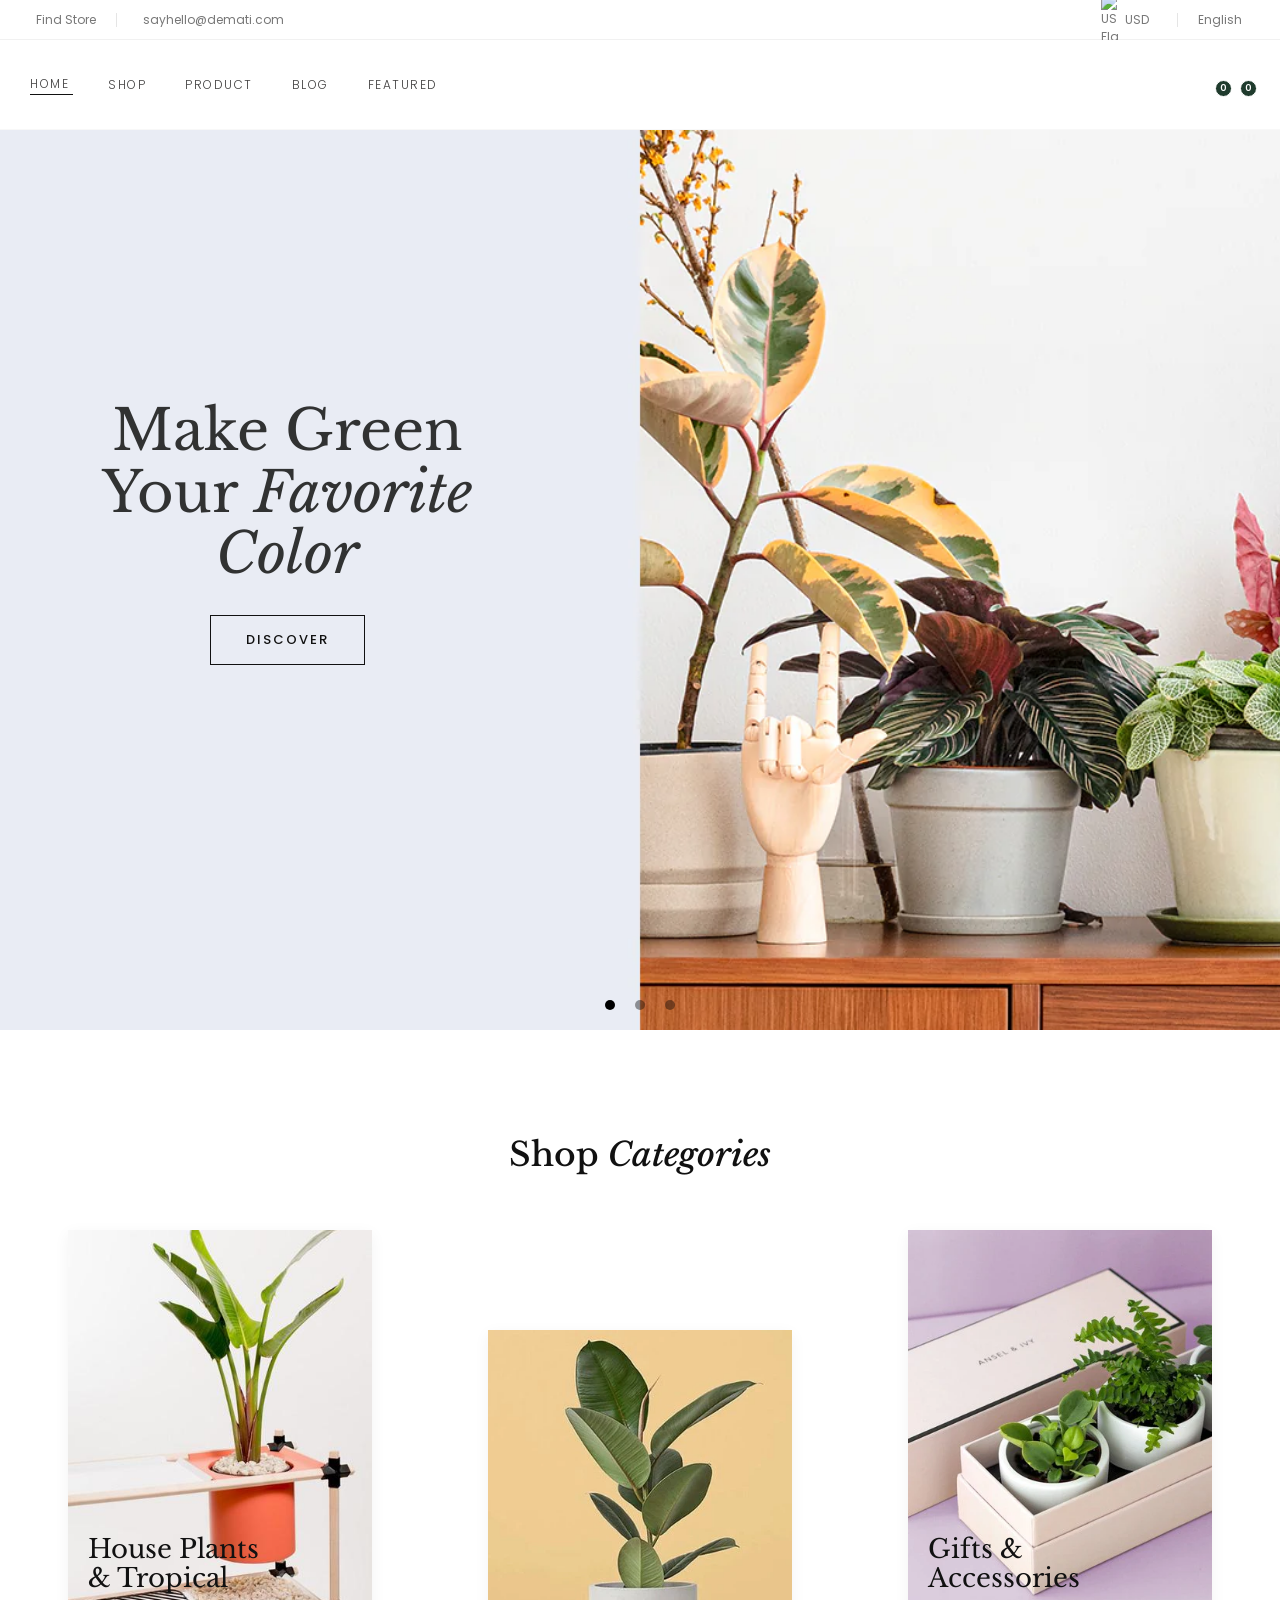
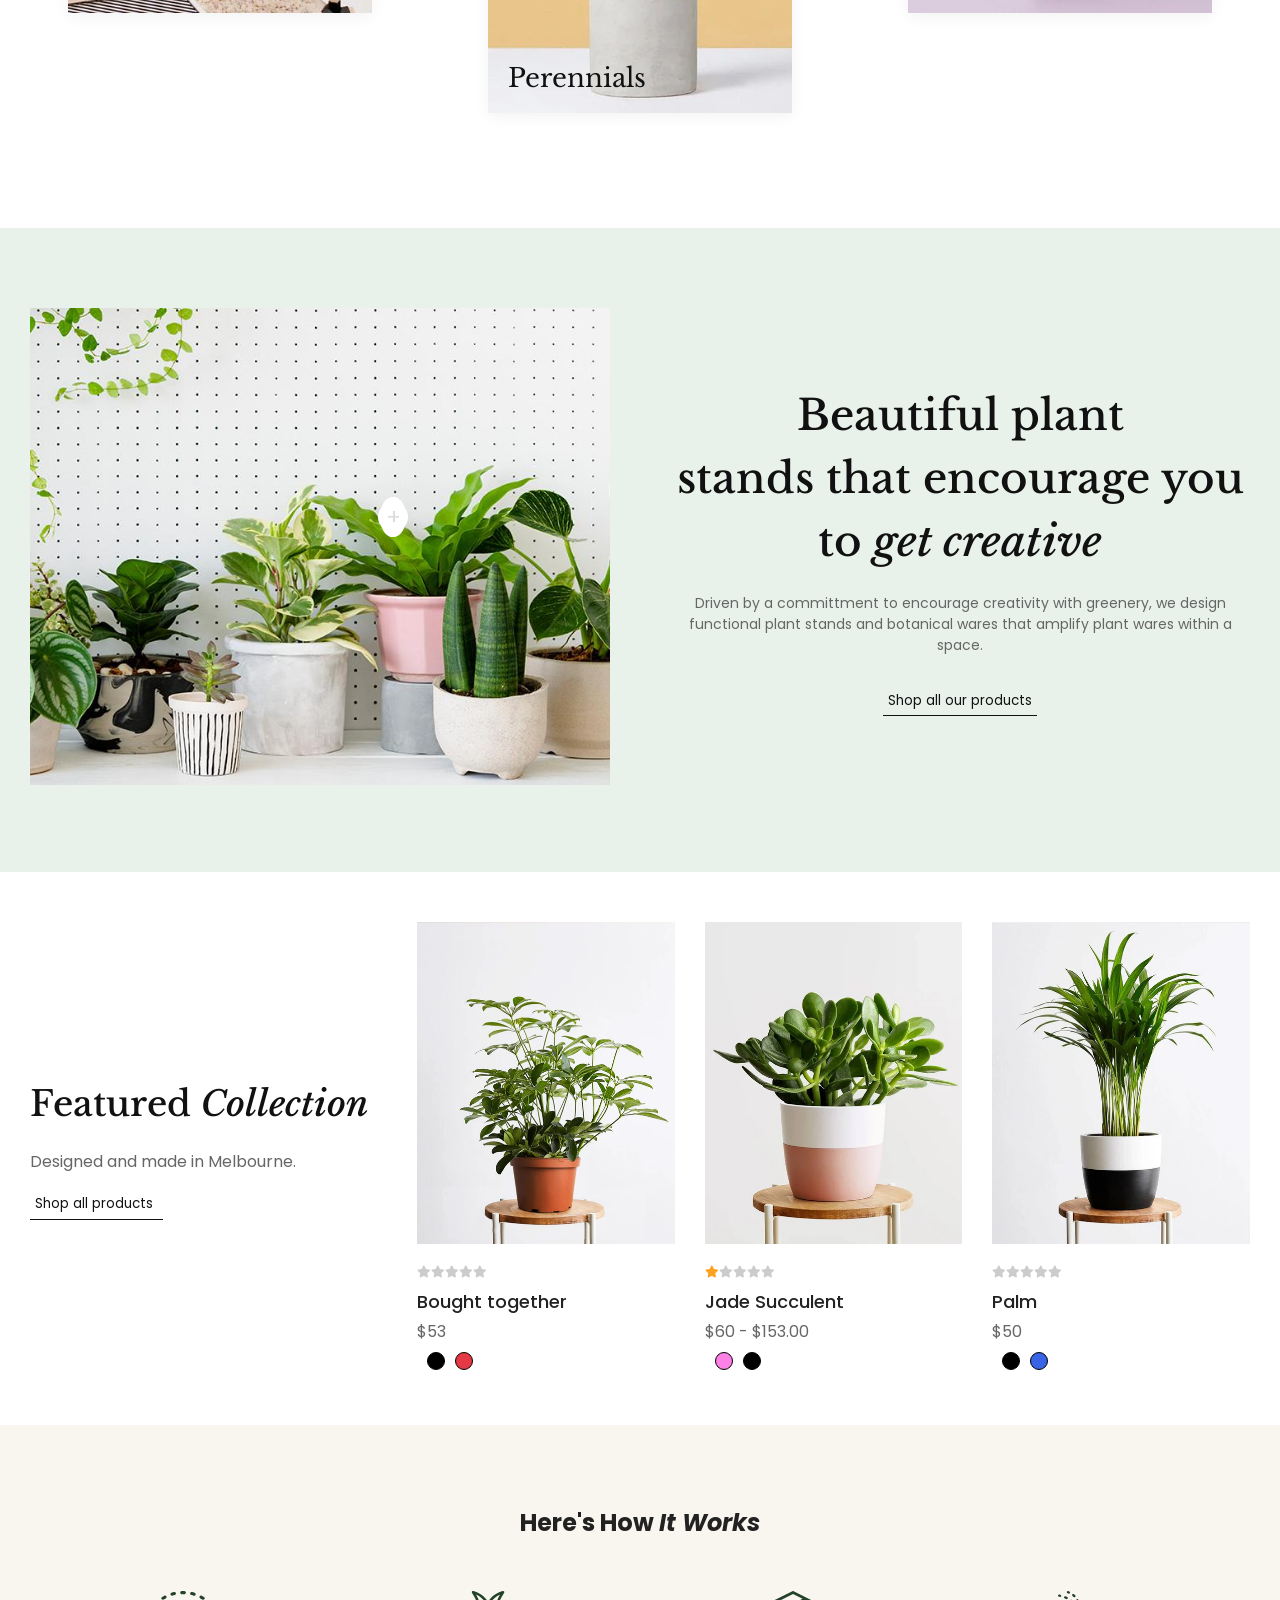
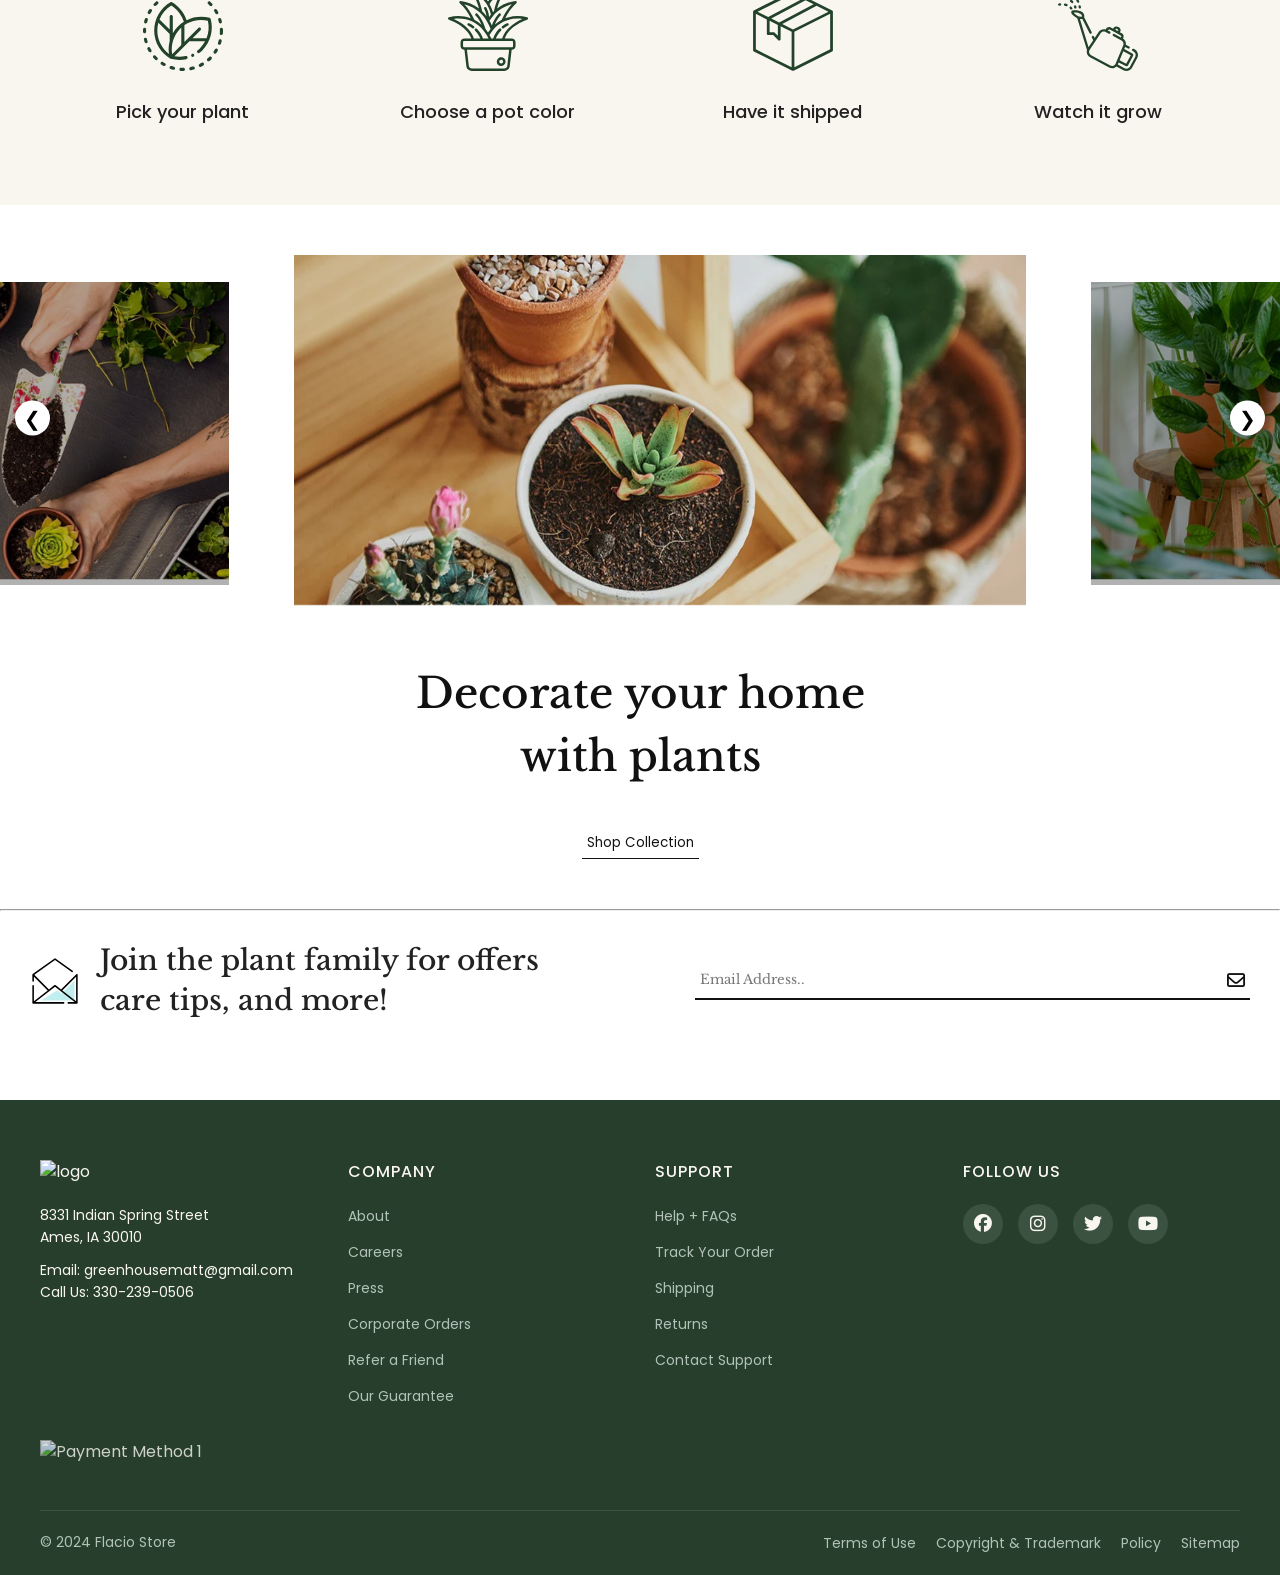
==== commit 9e60ecae: "UI updated" ====
--- a/index.html
+++ b/index.html
@@ -5,7 +5,7 @@
     <meta charset="UTF-8">
     <meta name="viewport" content="width=device-width, initial-scale=1.0">
     <title>Flasio</title>
-    <link rel="stylesheet" href="style.css">
+    <link rel="stylesheet" href="assets/css/style.css">
 
     <!-- Google Fonts -->
     <link rel="preconnect" href="https://fonts.googleapis.com">
@@ -19,367 +19,15 @@
 </head>
 
 <body>
-    <header class="site-header">
-        <div class="topbar">
-            <div class="container">
-                <div class="topbar-left">
-                    <div class="topbar-item">
-                        <i class="ph ph-map-pin"></i>
-                        <span><a href="#">Find Store</a></span>
-                    </div>
-                    <div class="topbar-separator"></div>
-                    <div class="topbar-item">
-                        <i class="ph ph-envelope-simple"></i>
-                        <span><a href="#">sayhello@demati.com</a></span>
-                    </div>
-                </div>
-                <div class="topbar-right">
-                    <div class="topbar-item currency-dropdown">
-                        <img src="https://flagcdn.com/w20/us.png" alt="US Flag" class="flag-icon">
-                        <span class="currency-text">USD</span>
-                        <i class="ph ph-caret-down"></i>
-                        <div class="dropdown-menu">
-                            <div class="dropdown-item" data-currency="USD">USD</div>
-                            <div class="dropdown-item" data-currency="EUR">EUR</div>
-                            <div class="dropdown-item" data-currency="GBP">GBP</div>
-                        </div>
-                    </div>
-                    <div class="topbar-separator"></div>
-                    <div class="topbar-item language-dropdown">
-                        <span class="language-text">English</span>
-                        <i class="ph ph-caret-down"></i>
-                        <div class="dropdown-menu">
-                            <div class="dropdown-item" data-language="English">English</div>
-                            <div class="dropdown-item" data-language="Spanish">Spanish</div>
-                        </div>
-                    </div>
-                </div>
-            </div>
-        </div>
-
-        <div class="main-header ">
-            <div class="container">
-                <div class="header-left-actions hide-on-desktop">
-                    <div class="mobile-menu-btn" id="open-sidebar">
-                        <i class="ph ph-list"></i>
-                    </div>
-                    <a href="#" class="action-item" id="search-btn-mobile">
-                        <i class="ph ph-magnifying-glass"></i>
-                    </a>
-                </div>
-                <nav class="main-nav">
-                    <ul>
-                        <li class="active has-mega-menu home-menu">
-                            <a href="#">HOME <i class="ph ph-caret-down"></i></a>
-                            <div class="mega-menu">
-                                <div class="mega-menu-grid">
-                                    <a href="index.html" class="mega-menu-item">
-                                        <div class="mega-img-wrapper">
-                                            <img src="images/home-1.webp" onerror="this.src='./images/home-1.webp'"
-                                                alt="Home 1">
-                                        </div>
-                                        <span>Home Modern</span>
-                                    </a>
-                                    <a href="index.html" class="mega-menu-item">
-                                        <div class="mega-img-wrapper">
-                                            <img src="images/home-2.webp" onerror="this.src='./images/home-2.webp'"
-                                                alt="Home 2">
-                                        </div>
-                                        <span>Home Flat</span>
-                                    </a>
-                                    <a href="index.html" class="mega-menu-item">
-                                        <div class="mega-img-wrapper">
-                                            <img src="images/home-3.webp" onerror="this.src='./images/home-3.webp'"
-                                                alt="Home 3">
-                                        </div>
-                                        <span>Home Collection</span>
-                                    </a>
-                                    <a href="index.html" class="mega-menu-item">
-                                        <div class="mega-img-wrapper">
-                                            <img src="images/home-4.webp" onerror="this.src='./images/home-4.webp'"
-                                                alt="Home 4">
-                                        </div>
-                                        <span>Home Classic</span>
-                                    </a>
-                                    <a href="index.html" class="mega-menu-item">
-                                        <div class="mega-img-wrapper">
-                                            <img src="images/home-5.webp" onerror="this.src='./images/home-5.webp'"
-                                                alt="Home 5">
-                                        </div>
-                                        <span>Home Clean</span>
-                                    </a>
-                                    <a href="index.html" class="mega-menu-item">
-                                        <div class="mega-img-wrapper">
-                                            <img src="images/home-6.webp" onerror="this.src='./images/home-6.webp'"
-                                                alt="Home 6">
-                                        </div>
-                                        <span>Home Stylish</span>
-                                    </a>
-                                </div>
-                            </div>
-                        </li>
-                        <li class="has-mega-menu shop-menu">
-                            <a href="#">SHOP <i class="ph ph-caret-down"></i></a>
-                            <div class="mega-menu">
-                                <div class="mega-menu-grid shop-grid">
-                                    <div class="menu-column">
-                                        <img src="images/shop1.jpg" alt="shop1">
-                                        <button class="discover-btn">Discover</button>
-                                    </div>
-                                    <div class="menu-column">
-                                        <img src="images/shop2.webp" alt="shop1">
-                                        <button class="discover-btn">Discover</button>
-                                    </div>
-                                    <!-- Column 1 -->
-                                    <div class="menu-column">
-                                        <h4>Layout</h4>
-                                        <a href="#">Standard</a>
-                                        <a href="#">Standard With Banner</a>
-                                        <a href="#">Categories Image 1</a>
-                                        <a href="#">Categories Image 2</a>
-                                        <a href="#">Fullwidth</a>
-                                        <a href="#">List view</a>
-                                        <a href="#">Simple</a>
-                                        <a href="#">Mansonry</a>
-                                        <a href="#">Overlay Header</a>
-                                        <a href="#">Collection List 1</a>
-                                        <a href="#">Collection List 2</a>
-                                        <a href="#">Collection Slider</a>
-                                    </div>
-
-                                    <!-- Column 2 -->
-                                    <div class="menu-column">
-                                        <h4>Filter</h4>
-                                        <a href="#">Collection List 1</a>
-                                        <a href="#">On top</a>
-                                        <a href="#">Dropdown</a>
-                                        <a href="#">Side out</a>
-                                        <a href="#">Drawer</a>
-                                        <a href="#">Sidebar Style 1</a>
-                                        <a href="#">Sidebar Style 2Hot</a>
-                                        <a href="#">Sidebar Style 3</a>
-                                        <a href="#">Sidebar Style 4Hot</a>
-                                        <a href="#">Filter Scroll</a>
-                                    </div>
-
-                                    <!-- Column 3 -->
-                                    <div class="menu-column">
-                                        <h4>Loader & Cart</h4>
-                                        <a href="#">Shop Paggination</a>
-                                        <a href="#">Shop Load more button</a>
-                                        <a href="#">Shop Infinite scrolling</a>
-                                        <a href="#">Cart Dropdown</a>
-                                        <a href="#">Cart Side out</a>
-                                        <a href="#">Cart Page</a>
-                                    </div>
-                                </div>
-                            </div>
-                        </li>
-                        <li class="has-mega-menu product-menu">
-                            <a href="#">PRODUCT <i class="ph ph-caret-down"></i></a>
-                            <div class="mega-menu">
-                                <div class="mega-menu-grid product-grid">
-                                    <!-- Column 1 -->
-                                    <div class="menu-column">
-                                        <h4>Product Layout</h4>
-                                        <a href="#">Grid 1 columns</a>
-                                        <a href="#">Grid 2 columns</a>
-                                        <a href="#">Grid modern</a>
-                                        <a href="#">Grid sticky</a>
-                                        <a href="#">Slider full-width</a>
-                                        <a href="#">Bottom Thumbnails</a>
-                                        <a href="#">Left Thumbnails</a>
-                                        <a href="#">Right Thumbnails</a>
-                                        <a href="#">Without Thumbnails</a>
-                                        <a href="#">Left Sidebar</a>
-                                        <a href="#">Right Sidebar</a>
-                                        <a href="#">Group Product</a>
-                                        <a href="#">Tab information</a>
-                                        <a href="#">Collapsible tabs information</a>
-                                        <a href="#">Full Content information</a>
-                                        <a href="#">Vertical information</a>
-                                    </div>
-
-                                    <!-- Column 2 -->
-                                    <div class="menu-column">
-                                        <h4>Featured</h4>
-                                        <a href="#">Pre-order product</a>
-                                        <a href="#">Sticky add to cart</a>
-                                        <a href="#">Video</a>
-                                        <a href="#">3D, AR models</a>
-                                        <a href="#">Product 360</a>
-                                        <a href="#">Countdown Timer</a>
-                                        <a href="#">Frequently Bought Together v1</a>
-                                        <a href="#">Frequently Bought Together v2</a>
-                                        <a href="#">Buy more save more</a>
-                                        <a href="#">Real-time visitors</a>
-                                        <a href="#">Stock countdown</a>
-                                        <a href="#">Back in stock notification</a>
-                                        <a href="#">Dynamic checkout button</a>
-                                        <a href="#">Trust badge</a>
-                                        <a href="#">Delivery information</a>
-                                    </div>
-
-                                    <!-- Column 3 -->
-                                    <div class="menu-column">
-                                        <h4>Product Features</h4>
-                                        <a href="#">Zoom Image</a>
-                                        <a href="#">Product Upsell Features</a>
-                                        <a href="#">Product pickup</a>
-                                        <a href="#">Shipping info</a>
-                                        <a href="#">Ask a Question</a>
-                                        <a href="#">Product Variable Image</a>
-                                        <a href="#">Product Variable Color</a>
-                                        <a href="#">Product Variable Color and Check Box</a>
-                                        <a href="#">Product Variable Dropdown</a>
-                                        <a href="#">Product Variable Color and Dropdown</a>
-                                        <a href="#">Product Variable Box</a>
-                                        <a href="#">Product Variable Check Box</a>
-                                    </div>
-
-                                    <!-- Column 4 -->
-                                    <div class="menu-column">
-                                        <h4>Product Cart</h4>
-                                        <a href="#">Scale hover</a>
-                                        <a href="#">Slider hover</a>
-                                        <a href="#">Fadein hover</a>
-                                        <a href="#">Zoom hover</a>
-                                        <a href="#">Icons on hover</a>
-                                        <a href="#">Icon & add to cart</a>
-                                        <a href="#">Quick view button</a>
-                                        <a href="#">Add to cart button</a>
-                                        <a href="#">Wishlist on the bottom</a>
-                                        <a href="#">Dual Button</a>
-                                        <a href="#">Slider up</a>
-                                        <a href="#">Info on hover</a>
-                                        <a href="#">Quick shop button</a>
-                                    </div>
-                                </div>
-                            </div>
-                        </li>
-                        <li class="has-mega-menu blog-menu">
-                            <a href="#">BLOG <i class="ph ph-caret-down"></i></a>
-
-                            <div class="mega-menu">
-                                <div class="mega-menu-grid blog-grid">
-
-                                    <!-- Column 1 (Text) -->
-                                    <div class="menu-column">
-                                        <h4>Blog Layout</h4>
-                                        <a href="#">Blog Standard</a>
-                                        <a href="#">Blog Grid</a>
-                                        <a href="#">Blog Grid Mix</a>
-                                        <a href="#">List</a>
-                                        <a href="#">Post Sidebar</a>
-                                        <a href="#">Post One Column</a>
-                                        <a href="#">Post Prallax Image</a>
-                                        <a href="#">Post Sticky</a>
-                                        <a href="#">Post Simple Title</a>
-                                    </div>
-                                    <!-- Column 2 (Images) -->
-                                    <div class="menu-column blog-images">
-                                        <div class="blog-img">
-                                            <img src="images/blog-1.webp" alt="blog1">
-                                            <p>news</p>
-                                            <p>travaling solo is awasome</p>
-                                        </div>
-                                        <div class="blog-img">
-                                            <img src="images/blog-2.webp" alt="blog2">
-                                            <p>news</p>
-                                            <p>indoor plants are good for health</p>
-                                        </div>
-                                    </div>
-                                </div>
-                            </div>
-                        </li>
-                        <li class="has-mega-menu featured-menu">
-                            <a href="#">FEATURED <i class="ph ph-caret-down"></i></a>
-
-                            <div class="mega-menu">
-                                <div class="mega-menu-grid featured-grid">
-
-                                    <!-- Column 1 -->
-                                    <div class="menu-column">
-                                        <h4>Shop Pages</h4>
-                                        <a href="#">About Us</a>
-                                        <a href="#">Contact Us</a>
-                                        <a href="#">Faqs</a>
-                                        <a href="#">Faqs 2</a>
-                                        <a href="#">Wishlist</a>
-                                        <a href="#">404 Error</a>
-                                    </div>
-
-                                    <!-- Column 2 -->
-                                    <div class="menu-column">
-                                        <h4>Portfolio</h4>
-                                        <a href="#">2 Columns</a>
-                                        <a href="#">3 Columns</a>
-                                        <a href="#">4 Columns</a>
-                                        <a href="#">Masonry LayoutNew</a>
-                                    </div>
-
-                                    <!-- Column 3 -->
-                                    <div class="menu-column">
-                                        <h4>Featured</h4>
-                                        <a href="#">Announcement bar</a>
-                                        <a href="#">Popup Newsletter</a>
-                                        <a href="#">Popup CompareNew</a>
-                                        <a href="#">Cookies law info</a>
-                                        <a href="#">RTL Layout</a>
-                                    </div>
-                                    <!-- Column 4 -->
-                                    <div class="menu-column">
-                                        <h4>Lookbook</h4>
-                                        <a href="#">Lookbook Single</a>
-                                        <a href="#">Lookbook In Page</a>
-                                        <a href="#">Lookbook Simple</a>
-                                    </div>
-                                    <!-- Column 5 -->
-                                    <div class="menu-column">
-                                        <h4>Instagram Shop</h4>
-                                        <a href="#">Instagram Shop Slider</a>
-                                        <a href="#">Instagram Shop Grid Modern</a>
-                                        <a href="#">Instagram Shop in Page</a>
-                                    </div>
-
-                                </div>
-                            </div>
-                        </li>
-                    </ul>
-                </nav>
-
-                <div class="logo">
-                    <a href="index.html"><img src="images/logonew.png" onerror="this.src='./images/logo.webp'"
-                            alt="logo"></a>
-                </div>
-
-                <div class="header-actions">
-                    <a href="#" class="action-item hide-on-mobile" id="search-btn">
-                        <i class="ph ph-magnifying-glass"></i>
-                    </a>
-                    <a href="#" class="action-item hide-on-mobile" id="user-btn">
-                        <i class="ph ph-user"></i>
-                    </a>
-                    <a href="pages/whishlist.html" class="action-item badge-item">
-                        <i class="ph ph-heart"></i>
-                        <span class="badge">0</span>
-                    </a>
-                    <a href="#" class="action-item badge-item">
-                        <i class="ph ph-tote"></i>
-                        <span class="badge">0</span>
-                    </a>
-                </div>
-            </div>
-        </div>
-    </header>
+    <div id="header"></div>
 
     <section class="banner-section">
         <div class="banner-slider">
 
             <div class="slide active">
                 <picture>
-                    <source media="(max-width: 768px)" srcset="../flasio/images/bg1-2.jpg">
-                    <img src="../flasio/images/bg1.webp">
+                    <source media="(max-width: 768px)" srcset="assets/images/bg1-2.jpg">
+                    <img src="assets/images/bg1.webp">
                 </picture>
                 <div class="slide-content">
                     <h1>Make green <br>your <i>favorite <br> color</i></h1>
@@ -389,8 +37,8 @@
 
             <div class="slide">
                 <picture>
-                    <source media="(max-width: 768px)" srcset="../flasio/images/bg2-2.jpg">
-                    <img src="../flasio/images/bg2.webp">
+                    <source media="(max-width: 768px)" srcset="assets/images/bg2-2.jpg">
+                    <img src="assets/images/bg2.webp">
                 </picture>
                 <div class="slide-content">
                     <h1>Uncomplete <br>indoor <br> <i>gardening</i></h1>
@@ -400,8 +48,8 @@
 
             <div class="slide">
                 <picture>
-                    <source media="(max-width: 768px)" srcset="../flasio/images/bg3-2.jpg">
-                    <img src="../flasio/images/bg3.webp">
+                    <source media="(max-width: 768px)" srcset="assets/images/bg3-2.jpg">
+                    <img src="assets/images/bg3.webp">
                 </picture>
                 <div class="slide-content">
                     <h1>Give the <br>gift <br> of <i>greenery</i></h1>
@@ -424,7 +72,8 @@
             <div class="category-grid">
                 <a href="#" class="category-item">
                     <div class="category-image">
-                        <img src="images/cat1.jpg" alt="House Plants & Tropical">
+                        <img src="assets/images/cat1.jpg"
+                            onerror="this.src='assets/images/cat1.jpg'" alt="House Plants & Tropical">
                         <div class="category-content">
                             <h3 class="category-name">House Plants<br>& Tropical</h3>
                             <i class="ph-light ph-arrow-right"></i>
@@ -433,7 +82,8 @@
                 </a>
                 <a href="#" class="category-item">
                     <div class="category-image">
-                        <img src="images/cat2.webp" alt="Perennials">
+                        <img src="assets/images/cat2.webp"
+                            onerror="this.src='assets/images/cat2.webp'" alt="Perennials">
                         <div class="category-content">
                             <h3 class="category-name">Perennials</h3>
                             <i class="ph-light ph-arrow-right"></i>
@@ -442,7 +92,8 @@
                 </a>
                 <a href="#" class="category-item">
                     <div class="category-image">
-                        <img src="images/cat3.webp" alt="Gifts & Accessories">
+                        <img src="assets/images/cat3.webp"
+                            onerror="this.src='assets/images/cat3.webp'" alt="Gifts & Accessories">
                         <div class="category-content">
                             <h3 class="category-name">Gifts &<br>Accessories</h3>
                             <i class="ph-light ph-arrow-right"></i>
@@ -456,7 +107,7 @@
     <section class="shop-all-products">
         <div class="container">
             <div class="img">
-                <img src="images/shop.jpg" alt="Shop All">
+                <img src="assets/images/shop.jpg" alt="Shop All">
                 <!-- Hotspot -->
                 <div class="hotspot" style="top:40%; left:60%;">
                     <span class="plus">+</span>
@@ -468,12 +119,10 @@
                 </div>
             </div>
             <div class="content">
-                <center>
-                    <h2>Beautiful plant <br> stands that encourage you to <i>get creative</i></h2>
-                </center>
+                <h2>Beautiful plant <br> stands that encourage you to <i>get creative</i></h2>
                 <p>Driven by a committment to encourage creativity with greenery, we design functional plant stands and
                     botanical wares that amplify plant wares within a space.</p>
-                <center><a href="index.html"><button class="shop-btn">Shop all our products</button></a></center>
+                <a href="index.html"><button class="shop-btn">Shop all our products</button></a>
             </div>
         </div>
     </section>
@@ -488,7 +137,7 @@
             <div class="products-slider">
                 <div class="product">
                     <div class="product-img">
-                        <a href="pages/product.html"><img src="images/product-1.webp" alt="Product 1"></a>
+                        <a href="assets/images/product-1.webp"><img src="assets/images/product-1.webp" alt="Product 1"></a>
                         <!-- Hover Buttons -->
                         <div class="hover-icons">
                             <button><i class="fa-solid fa-bag-shopping"></i></button>
@@ -502,12 +151,17 @@
                             class="fa-sharp-duotone fa-solid fa-star"></i><i
                             class="fa-sharp-duotone fa-solid fa-star"></i><i
                             class="fa-sharp-duotone fa-solid fa-star"></i></p>
-                    <h3>Product 1</h3>
+                    <h3>Bought together</h3>
                     <p>$53</p>
+                    <div class="color-options">
+                        <span class="color" style="background: #000;" data-color="Black"></span>
+                        <span class="color" style="background: #e63946;" data-color="Red"></span>
+                    </div>
+
                 </div>
                 <div class="product">
                     <div class="product-img">
-                        <a href="pages/product.html"><img src="images/product-2.webp" alt="Product 2"></a>
+                        <a href="assets/images/product-2.webp"><img src="assets/images/product-2.webp" alt="Product 2"></a>
                         <!-- Hover Buttons -->
                         <div class="hover-icons">
                             <button><i class="fa-solid fa-bag-shopping"></i></button>
@@ -522,10 +176,14 @@
                             class="fa-sharp-duotone fa-solid fa-star"></i></p>
                     <h3>Jade Succulent</h3>
                     <p>$60 - $153.00</p>
+                    <div class="color-options">
+                        <span class="color" style="background: #fe81e5;" data-color="Pink"></span>
+                        <span class="color" style="background: #000;" data-color="Black"></span>
+                    </div>
                 </div>
                 <div class="product">
                     <div class="product-img">
-                        <a href="pages/product.html"><img src="images/product-3.webp" alt="Product 3"></a>
+                        <a href="assets/images/product-3.webp"><img src="assets/images/product-3.webp" alt="Product 3"></a>
                         <!-- Hover Buttons -->
                         <div class="hover-icons">
                             <button><i class="fa-solid fa-bag-shopping"></i></button>
@@ -541,16 +199,21 @@
                             class="fa-sharp-duotone fa-solid fa-star"></i></p>
                     <h3>Palm</h3>
                     <p>$50</p>
+                    <div class="color-options">
+                        <span class="color" style="background: #000;" data-color="Black"></span>
+                        <span class="color" style="background: #3964e6;" data-color="Blue"></span>
+                    </div>
                 </div>
                 <!-- 4th Product -->
                 <div class="product">
                     <div class="product-img">
-                        <a href="pages/product.html"><img src="images/product-4.webp" alt="Product 4" onerror="this.src='images/product-1.webp'"></a>
+                        <a href="assets/images/product-4.webp"><img src="assets/images/product-4.webp" alt="Product 4" onerror="this.src='assets/images/product-1.webp'"></a>
                         <!-- Hover Buttons -->
                         <div class="hover-icons">
                             <button><i class="fa-solid fa-bag-shopping"></i></button>
                             <button><i class="fa-solid fa-code-compare"></i></button>
-                            <button><i class="fa-regular fa-eye"></i></button>
+                            <button><i class="ph ph-magnifying-glass"></i></button>
+                            <button><i class="ph ph-heart"></i></button>
                         </div>
                     </div>
                     <p><i class="fa-solid fa-star"></i><i class="fa-solid fa-star"></i><i
@@ -558,6 +221,10 @@
                             class="fa-sharp-duotone fa-solid fa-star"></i></p>
                     <h3>Ficus Audrey</h3>
                     <p>$85</p>
+                    <div class="color-options">
+                        <span class="color" style="background: #828080;" data-color="Grey"></span>
+                        <span class="color" style="background: #e63946;" data-color="Red"></span>
+                    </div>
                 </div>
             </div>
         </div>
@@ -569,19 +236,19 @@
         </div>
         <div class="container">
             <div class="img">
-                <img src="images/policy-8.svg" alt="Product 3">
+                <img src="assets/images/policy-8.svg" alt="Product 3">
                 <h3>Pick your plant</h3>
             </div>
             <div class="img">
-                <img src="images/policy-9.svg" alt="Product 3">
+                <img src="assets/images/policy-9.svg" alt="Product 3">
                 <h3>Choose a pot color</h3>
             </div>
             <div class="img">
-                <img src="images/policy-10.svg" alt="Product 3">
+                <img src="assets/images/policy-10.svg" alt="Product 3">
                 <h3>Have it shipped</h3>
             </div>
             <div class="img">
-                <img src="images/policy-11.svg" alt="Product 3">
+                <img src="assets/images/policy-11.svg" alt="Product 3">
                 <h3>Watch it grow</h3>
             </div>
         </div>
@@ -591,9 +258,9 @@
         <div class="slider-wrapper">
             <button class="prev">&#10094;</button>
             <div class="container">
-                <div class="image"><img src="images/slider-1.webp"></div>
-                <div class="image"><img src="images/slider-2.webp"></div>
-                <div class="image"><img src="images/slider-3.webp"></div>
+                <div class="image"><img src="assets/images/slider-1.webp"></div>
+                <div class="image"><img src="assets/images/slider-2.webp"></div>
+                <div class="image"><img src="assets/images/slider-3.webp"></div>
             </div>
             <button class="next">&#10095;</button>
         </div>
@@ -604,7 +271,7 @@
         <hr>
         <div class="con">
             <div class="join">
-                <img src="images/email.svg" alt="email">
+                <img src="assets/images/email.svg" alt="email">
                 <h2>Join the plant family for offers <br>care tips, and more!</h2>
             </div>
             <div class="mail">
@@ -704,7 +371,8 @@
     <div class="sidebar-overlay" id="sidebar-overlay"></div>
 
 </body>
-<script src="script.js"></script>
-<script src="include.js"></script>
+<script src="assets/js/script.js"></script>
+<script src="assets/js/include.js"></script>
+<script>initIncludes('.');</script>
 
 </html>
--- a/assets/css/style.css
+++ b/assets/css/style.css
@@ -0,0 +1,2128 @@
+@import url('https://fonts.googleapis.com/css2?family=Libre+Baskerville:ital,wght@0,400;0,700;1,400&family=Poppins:ital,wght@0,100;0,200;0,300;0,400;0,500;0,600;0,700;0,800;0,900;1,100;1,200;1,300;1,400;1,500;1,600;1,700;1,800;1,900&display=swap');
+
+/* Reset & Basics */
+* {
+    margin: 0;
+    padding: 0;
+    box-sizing: border-box;
+}
+
+body {
+    font-family: 'Poppins', sans-serif;
+    color: #222;
+    background-color: #fff;
+    line-height: 1.5;
+    margin: 0;
+    padding-top: 130px; /* Accounts for fixed header */
+    overflow-x: hidden;
+}
+
+a {
+    text-decoration: none;
+    color: inherit;
+}
+
+ul {
+    list-style: none;
+}
+
+/* Header overall */
+.site-header {
+    width: 100%;
+    background: #fff;
+    display: flex;
+    flex-direction: column;
+    position: fixed;
+    top: 0;
+    left: 0;
+    z-index: 1000;
+    transition: box-shadow 0.3s ease;
+}
+
+.site-header.scrolled {
+    box-shadow: 0 4px 15px rgba(0, 0, 0, 0.08); /* slight shadow when scrolled */
+}
+
+.container {
+    max-width: 1360px;
+    width: 100%;
+    margin: 0 auto;
+    padding: 0 30px;
+}
+
+/* Topbar */
+.topbar {
+    border-bottom: 1px solid #f1f1f1;
+    color: #777;
+    font-size: 12px;
+    height: 40px;
+    display: flex;
+    align-items: center;
+    transition: height 0.3s ease, opacity 0.3s ease, padding 0.3s ease, margin 0.3s ease, visibility 0.3s ease;
+    overflow: visible;
+}
+
+.site-header.scrolled .topbar {
+    height: 0;
+    opacity: 0;
+    padding: 0;
+    margin: 0;
+    border-bottom: none;
+    overflow: hidden;
+    visibility: hidden;
+    pointer-events: none;
+}
+
+.topbar .container {
+    display: flex;
+    justify-content: space-between;
+    align-items: center;
+    height: 100%;
+}
+
+.topbar-left, .topbar-right {
+    display: flex;
+    align-items: center;
+    gap: 20px;
+}
+
+.topbar-item {
+    display: flex;
+    align-items: center;
+    gap: 6px;
+    cursor: pointer;
+    transition: color 0.2s;
+}
+
+.topbar-item:hover {
+    color: #000;
+}
+
+.topbar-item i.ph {
+    font-size: 16px;
+}
+
+.topbar-item i.ph-caret-down {
+    font-size: 1rem;
+    margin-left: 2px;
+}
+
+.topbar-separator {
+    width: 1px;
+    height: 14px;
+    background-color: #e5e5e5;
+}
+
+.flag-icon {
+    width: 18px;
+    height: auto;
+    border-radius: 2px;
+}
+
+/* Currency Dropdown */
+.currency-dropdown {
+    position: relative;
+}
+
+/* Language Dropdown */
+.language-dropdown {
+    position: relative;
+}
+
+.dropdown-menu {
+    position: absolute;
+    top: 100%;
+    left: 0;
+    background-color: #fff;
+    border: 1px solid #e5e5e5;
+    border-radius: 4px;
+    min-width: 100px;
+    box-shadow: 0 2px 8px rgba(0, 0, 0, 0.1);
+    display: none;
+    z-index: 1000;
+    margin-top: 8px;
+}
+
+.dropdown-menu.active {
+    display: block;
+}
+
+.dropdown-item {
+    padding: 10px 15px;
+    cursor: pointer;
+    transition: background-color 0.2s;
+    font-size: 13px;
+    color: #777;
+}
+
+.dropdown-item:hover {
+    background-color: #f5f5f5;
+    color: #000;
+}
+
+.dropdown-item:first-child {
+    border-radius: 4px 4px 0 0;
+}
+
+.dropdown-item:last-child {
+    border-radius: 0 0 4px 4px;
+}
+/* topbar responsive */
+@media (max-width: 1020px) {
+
+    .topbar {
+        height: auto;
+        padding: 10px 0;
+    }
+
+    .topbar .container {
+        flex-direction: column;
+        gap: 8px;
+    }
+
+    /* line 1 */
+    .topbar-left {
+        justify-content: center;
+        width: 100%;
+    }
+
+    /* line 2 */
+    .topbar-right {
+        justify-content: center;
+        width: 100%;
+    }
+
+    /* spacing improve */
+    .topbar-left,
+    .topbar-right {
+        gap: 15px;
+    }
+
+    /* separator thoda chhota */
+    .topbar-separator {
+        height: 12px;
+    }
+}
+
+/* Main Header */
+.main-header {
+    height: 90px;
+    display: flex;
+    align-items: center;
+    position: relative; /* Fixed position is now firmly on site-header */
+    background-color: #fff;
+}
+
+.main-header .container {
+    height: 100%;
+    position: relative;
+    border-bottom: 1px solid #f8f8f8;
+    display: flex;
+    justify-content: space-between;
+    align-items: center;
+}
+
+/* Nav */
+.main-nav {
+    flex: 1;
+    display: flex;
+    align-items: center;
+    height: 100%;
+    transition: 0.5s;
+}
+
+.main-nav ul {
+    display: flex;
+    gap: 35px;
+    height: 100%;
+}
+
+.main-nav ul li {
+    display: flex;
+    align-items: center;
+    height: 100%;
+}
+
+.main-nav ul li a {
+    display: flex;
+    align-items: center;
+    font-size: 12px;
+    font-weight: 300;
+    letter-spacing: 1.5px;
+    color: #3f3e3e;
+    transition: color 0.2s;
+    position: relative;
+    cursor: pointer;
+}
+
+.main-nav ul li a i.ph-caret-down {
+    font-size: 10px;
+    margin-left: 4px;
+}
+
+.main-nav ul li.active a {
+    border-bottom: 1px solid #111;
+    padding-bottom: 1px;
+}
+
+.main-nav > ul > li:hover > a {
+    border-bottom: 1px solid black;
+}
+.mega-menu a {
+    border-bottom: none !important;
+}
+.mega-menu a:hover {
+    border-bottom: none !important;
+}
+
+/* Mega Menu */
+.mega-menu {
+    position: absolute;
+    top: 100%;
+    left: 0;
+    width: auto;
+    background-color: #fff;
+    box-shadow: 0 10px 30px rgba(0,0,0,0.05);
+    z-index: 99;
+    opacity: 0;
+    visibility: hidden;
+    transform: translateY(15px);
+    transition: all 0.3s ease;
+    max-height: 600px;             
+    overflow-y: auto;           
+    overflow-x: hidden;
+    padding: 30px 0;
+}
+
+.main-nav ul li.has-mega-menu:hover .mega-menu {
+    opacity: 1;
+    visibility: visible;
+    transform: translateY(0);
+}
+
+.mega-menu-grid {
+    display: grid;
+    grid-template-columns: repeat(3, 1fr); 
+    gap: 25px;
+    padding: 0 30px;
+    margin: 0 auto;
+
+}
+.mega-menu-grid a{
+    display: flex;
+    flex-direction: column;
+    align-items: center;
+    gap: 10px;
+    transition: 0.5s;
+    text-decoration: none !important;
+}
+
+.mega-menu-item {
+    text-align: center;
+    transition: transform 0.3s ease, box-shadow 0.3s ease;
+    text-decoration: none !important;
+}
+
+.mega-img-wrapper {
+    overflow: hidden;
+    margin-bottom: 10px;
+}
+
+.mega-img-wrapper img {
+    width: 100%;
+    display: block;
+    transition: transform 0.3s;
+    height: 200px; 
+    object-fit: cover;
+}
+
+.mega-menu-item:hover .mega-img-wrapper img {
+    transform: translateY(-8px); 
+}
+/* shop mega menu */
+.shop-grid {
+    display: grid;
+    grid-template-columns: repeat(5, 1fr);
+    gap: 30px;
+}
+
+/* Column styling */
+.menu-column h4 {
+    font-size: 19px;
+    font-weight: 600;
+    margin-bottom: 15px;
+    color: #111;
+    font-family:'Libre Baskerville', serif;
+}
+
+.menu-column a {
+    display: block;
+    font-size: 15px;
+    color: #a19e9e;
+    margin-bottom: 8px;
+    transition: 0.3s;
+}
+.shop-menu .mega-menu {
+    width: 100%;
+}
+.shop-grid a:hover{
+    transform:none;
+    color: #000;
+}
+.menu-column img {
+    width: 100%;
+    height: 280px;
+    object-fit: cover;
+    display: block;
+    transition: 0.3s;
+}
+.menu-column img:hover{
+    transform: translateY(-10px);
+}
+.menu-column {
+    position: relative;
+    text-align: left;
+}
+.shop-menu .menu-column .discover-btn {
+    position: absolute;
+    bottom: 90px;
+    left: 50%;
+    transform: translateX(-50%);
+    background-color: #fff;
+    width:calc(100% - 40px);
+    border: none;
+    padding: 12px;
+    font-size: 11px;
+    transition: 0.3s;
+}
+.shop-menu .menu-column .discover-btn:hover{
+    background-color: #224229;
+    color: #fff;
+}
+.menu-column a {
+    align-items: flex-start !important;
+    text-align: left;
+}
+/* PRODUCT GRID */
+.product-grid {
+    display: grid;
+    grid-template-columns: repeat(4, 1fr); 
+    gap: 30px;
+    align-items: start;
+}
+
+/* Full width */
+.product-menu .mega-menu {
+    width: 100%;
+    left: 0;
+}
+.blog-grid{
+    grid-template-columns: repeat(2, 1fr);
+}
+.blog-menu{
+    width: 60%;
+    height: 350px;
+    overflow-y: auto;
+}
+.blog-grid img{
+    width: 110%;
+    height: 150px;
+    object-fit: cover;
+    display: block;
+    padding: 20px;
+}
+.blog-menu .mega-menu{
+    position: absolute;
+    top: 100%;
+    left: 25%;
+    width: 50%;
+}
+
+/* featured mega menu */
+.featured-grid {
+    grid-template-columns: repeat(5, 1fr);  
+}
+
+.featured-menu .mega-menu {
+    width: 100%;
+    left: 0;
+    height: auto;
+}
+.blog-img p{
+    position: absolute;
+    top: 20px;
+    left: 20px;
+    font-size: 12px;
+    color: #a19e9e;
+    margin-bottom: 8px;
+    transition: 0.3s;
+}
+
+/* Logo */
+.logo {
+    position: absolute;
+    left: 50%;
+    top: 50%;
+    transform: translate(-50%, -50%);
+}
+.logo img{
+    width: 100px;
+    cursor: pointer;
+}
+
+/* Right Actions */
+.header-actions {
+    flex: 1;
+    display: flex;
+    justify-content: flex-end;
+    align-items: center;
+    gap: 25px;
+}
+
+.action-item {
+    color: #111;
+    position: relative;
+    display: flex;
+    align-items: center;
+    cursor: pointer;
+    transition: color 0.2s;
+    transition: 0.7s;
+}
+
+.action-item:hover {
+    color: #000;
+    padding-bottom: 7px;
+}
+
+.action-item i.ph {
+    font-size: 24px;
+}
+
+.badge-item {
+    position: relative;
+}
+
+.badge {
+    position: absolute;
+    top: -5px;
+    right: -7px;
+    width: 17px;
+    height: 17px;
+    background-color: #1f3b2d;
+    color: #fff;
+    font-size: 9px;
+    font-weight: 600;
+    display: flex;
+    align-items: center;
+    justify-content: center;
+    border-radius: 50%;
+    border: 1.5px solid #fff;
+    line-height: 1;
+    z-index: 2;
+}
+
+/* 🔥 MAIN MODAL */
+.search-modal {
+    position: fixed;
+    inset: 0;
+    z-index: 9999;
+    opacity: 0;
+    visibility: hidden;
+    transition: opacity 0.3s ease;
+}
+
+/* ACTIVE */
+.search-modal.active {
+    opacity: 1;
+    visibility: visible;
+}
+
+/* 🔥 OVERLAY (NO SLIDE — ONLY FADE) */
+.search-modal-overlay {
+    position: absolute;
+    inset: 0;
+    background: rgba(0,0,0,0.4);
+}
+
+/* 🔥 WHITE BAR (THIS WILL SLIDE) */
+.search-modal-content {
+    position: absolute;
+    top: 80px; 
+    left: 50%;
+    transform: translate(-50%, -50px); 
+    width: 95%;
+    max-width: 1200px;
+    background: #fff;
+    padding: 60px 60px;
+    opacity: 0;
+    transition: all 0.35s ease;
+}
+
+/* ACTIVE STATE (SLIDE DOWN ONLY THIS) */
+.search-modal.active .search-modal-content {
+    transform: translate(-50%, 0);
+    opacity: 1;
+}
+
+/* SEARCH BOX */
+.search-form {
+    width: 100%;
+    display: flex;
+    align-items: center;
+    border: 1px solid #eee;
+    padding: 18px 25px;
+    background: #fff;
+}
+
+.search-form i {
+    font-size: 20px;
+    margin-right: 10px;
+    color: #555;
+}
+
+.search-form input {
+    width: 100%;
+    border: none;
+    outline: none;
+    background: transparent;
+
+    font-size: 16px;
+    color: #111;
+}
+
+/* button base */
+.close-search {
+    position: absolute;
+    top: 5px;
+    right: 20px;
+    background: none;
+    border: none;
+    cursor: pointer;
+    width: 70px;
+    height: 70px;
+    display: flex;
+    align-items: center;
+    justify-content: center;
+}
+.close-search span {
+    position: absolute;
+    font-size: 36px;
+    transition: 0.5s;
+    transform: scale(0.8);
+
+}
+.icon-cross {
+    opacity: 1;
+}
+.icon-minus {
+    opacity: 0;
+}
+.close-search:hover .icon-cross {
+    opacity: 0;
+}
+
+.close-search:hover .icon-minus {
+    opacity: 1;
+
+}
+/* header responsive */
+.header-left-actions {
+    display: none;
+}
+
+/* mobile view */
+@media (max-width: 1020px) {
+
+    .header-left-actions {
+        display: flex;
+        align-items: center;
+        gap: 10px;
+    }
+
+    /* main menu hide */
+    .main-nav {
+        display: none;
+    }
+
+    /* logo center me lana */
+    .logo {
+        position: absolute;
+        left: 50%;
+        top: 50%;
+        transform: translate(-50%, -50%);
+    }
+    .main-header{
+        height: 60px;
+    }
+}
+
+.mobile-sidebar {
+    position: fixed;
+    top: 0;
+    left: -100%;
+    width: 280px;
+    height: 100%;
+    background: #fff;
+    z-index: 1001;
+    transition: 0.3s ease;
+    padding: 20px;
+}
+
+.mobile-sidebar.active {
+    left: 0;
+}
+
+/* overlay */
+.sidebar-overlay {
+    position: fixed;
+    top: 0;
+    left: 0;
+    width: 100%;
+    height: 100%;
+    background: rgba(0,0,0,0.4);
+    opacity: 0;
+    visibility: hidden;
+    transition: 0.3s;
+    z-index: 1000;
+}
+
+.sidebar-overlay.active {
+    opacity: 1;
+    visibility: visible;
+}
+.sidebar-header {
+    display: flex;
+    justify-content: flex-end;
+    align-items: center;
+    margin-bottom: 60px;
+}
+.sidebar-header i{
+    padding: 5px;
+    border: 1px solid #9a9a9a;
+    margin: 10px;
+}
+
+.close-sidebar {
+    background: none;
+    border: none;
+    font-size: 22px;
+    cursor: pointer;
+}
+.close-sidebar i{
+    margin: 5px;
+    font-size: 22px;
+}
+
+.sidebar-nav {
+    list-style: none;
+    padding: 0;
+    margin-top: 40px;
+}
+
+.sidebar-nav li {
+    margin-bottom: 10px;
+    border-bottom: 1px solid #eeeeee;
+    padding: 5px;
+    display: flex;
+    justify-content: space-between;
+    align-items: center;
+    width: 100%;
+}
+
+.sidebar-nav a {
+    text-decoration: none;
+    color: #443f3f;
+    font-size: 12px;
+    font-weight: 500;
+    
+}
+.sidebar-nav li i{
+    font-size: 12px;
+    padding: 5px;
+    color: #777;
+}
+.mobile-bottom-nav {
+    display: none;
+}
+.mobile-menu-btn{
+    font-size: 22px;
+    cursor: pointer;
+}
+
+@media (max-width: 1020px) {
+    .mobile-bottom-nav {
+        display: flex;
+        position: fixed;
+        bottom: 0;
+        left: 0;
+        width: 100%;
+        background: #fff;
+        border-top: 1px solid #eee;
+        justify-content: space-around;
+        padding: 8px 0;
+        z-index: 999;
+    }
+
+    .mobile-bottom-nav .nav-item {
+        text-align: center;
+        font-size: 12px;
+        color: #777;
+    }
+
+    .mobile-bottom-nav i {
+        display: block;
+        font-size: 18px;
+        margin-bottom: 2px;
+    }
+}
+/* sign in section */
+.user-modal {
+    position: fixed;
+    top: 0;
+    right: -100%;
+    width: 40%;
+    height: 100vh;
+    background: #fff;
+    box-shadow: -2px 0 10px rgba(0,0,0,0.1);
+    transition: 0.4s ease;
+    z-index: 9999;
+}
+
+.user-modal.active {
+    right: 0;
+}
+
+.user-modal-content {
+    padding: 30px;
+    height: 100%;
+    display: flex;
+    flex-direction: column;
+    justify-content: center;
+}
+
+.user-modal h2 {
+    margin-bottom: 20px;
+}
+.user-modal input {
+    width: 100%;
+    padding: 12px;
+    margin-bottom: 15px;
+    border: 1px solid #ddd;
+    outline: none;
+}
+
+.btn,
+.reg-btn {
+    width: 45%;
+    padding: 10px;
+    background: black;
+    color: #fff;
+    border: none;
+    cursor: pointer;
+    margin-right: 10px;
+    text-transform: uppercase;
+}
+.reg-btn{
+    background-color: #F9F6EF;
+    color: #111;
+    border: 1px solid #111;
+}
+.btn-container{
+    display: flex;
+    gap: 20px;
+}
+.btn:hover,
+.reg-btn:hover{
+    background-color: #014315;
+    color: #fff;
+}
+
+.forgot {
+    margin-bottom: 15px;
+    text-decoration: underline;
+}
+
+.create-account {
+    margin-top: 15px;
+    text-align: center;
+}
+
+.close-btn {
+    position: absolute;
+    top: 20px;
+    right: 25px;
+    font-size: 25px;
+    cursor: pointer;
+}
+         
+/* .banner-section */
+ .banner-section {
+    width: 100%;
+}
+
+.banner-slider {
+    position: relative;
+    width: 100%;
+    display: grid;
+    overflow: hidden;
+}
+
+.slide {
+    grid-area: 1 / 1;
+    opacity: 0;
+    visibility: hidden;
+    transition: opacity 0.8s ease-in-out, visibility 0.8s;
+    z-index: 1;
+}
+
+.slide.active {
+    opacity: 1;
+    visibility: visible;
+    z-index: 2;
+}
+
+.slide img {
+    width: 100%;
+    height: auto;
+    display: block;
+    height: 100vh;
+    object-fit: cover;
+
+}
+
+/* Slide Content Overlay */
+.slide-content {
+    text-align: center;
+    position: absolute;
+    top: 30%;
+    left: 8%;
+    transform: translateY(-50%);
+    z-index: 5;
+    max-width: 400px;
+    opacity: 0;
+    transform: translateX(-50px);
+    transition: opacity 0.8s cubic-bezier(0.25, 0.8, 0.25, 1), transform 0.8s cubic-bezier(0.25, 0.8, 0.25, 1);
+}
+
+.slide.active .slide-content {
+    opacity: 1;
+    transform: translateX(0);
+}
+
+.slide-content h1 {
+    font-family: 'Libre Baskerville', serif;
+    font-size: 56px;
+    font-weight: 200;
+    color: #313232;
+    margin-bottom: 30px;
+    line-height: 1.1;
+    text-transform: capitalize;
+}
+
+.discover-btn {
+    padding: 14px 35px;
+    background-color: transparent;
+    border: 1px solid #111;
+    color: #111;
+    font-family: 'Poppins', sans-serif;
+    font-size: 13px;
+    font-weight: 500;
+    letter-spacing: 2px;
+    text-transform: uppercase;
+    cursor: pointer;
+    transition: all 0.3s ease;
+}
+
+.discover-btn:hover {
+    background-color: #224229;
+    color: #fff;
+}
+/* Slider Dots */
+.slider-dots {
+    position: absolute;
+    bottom: 20px;
+    left: 50%;
+    transform: translateX(-50%);
+    display: flex;
+    gap: 20px;
+    z-index: 10;
+}
+
+.dot {
+    width: 10px;
+    height: 10px;
+    border-radius: 50%;
+    background: rgba(0, 0, 0, 0.4);
+    cursor: pointer;
+    transition: background 0.3s;
+}
+.dot:hover{
+    transform: scale(1.6);
+    background: transparent;
+    border-radius: 50%;
+    border: 1px solid #000;
+}
+
+.dot.active {
+    background: #000;
+}
+/* TABLET (<= 1024px)*/
+@media (max-width: 1024px) {
+
+    /* .slide {
+        height: 80vh;
+    }
+
+    .slide img {
+        height: 80vh;
+    } */
+
+    .slide-content {
+        left: 6%;
+    }
+
+    .slide-content h1 {
+        font-size: 42px;
+    }
+
+    .discover-btn {
+        padding: 12px 28px;
+        font-size: 12px;
+    }
+}
+
+/* MOBILE VIEW */
+@media (max-width: 768px) {
+
+    .slide {
+        position: relative;
+        height: auto;
+        display: flex;
+        flex-direction: column;
+        align-items: center;
+        overflow: hidden;
+    }
+    .slide img {
+        width: 100%;
+        /* height: 300px; */
+        object-fit: cover;
+    }
+    .slide-content {
+        position: relative;
+        top: auto;
+        left: auto;
+        transform: none;
+        width: 100%;
+        padding: 20px;
+        text-align: center;
+        opacity: 1; 
+    }
+    .slide.active .slide-content {
+        transform: none;
+    }
+
+    .slide-content h1 {
+        font-size: 26px;
+        line-height: 1.3;
+    }
+
+    .discover-btn {
+        margin-top: 15px;
+        margin-bottom: 30px;
+    }
+    .slider-dots {
+        margin-top: 20px;
+        bottom: 10px;
+    }
+}
+@media (max-width: 468px) {
+    .slide-content h1 {
+        font-size: 26px;
+        line-height: 1.3;
+    }
+    .slide img {
+        width: 100%;
+        height: 300px;
+    }
+}
+/* Categories Section */
+.categories-section {
+    padding: 100px 0;
+    background-color: #fff;
+}
+
+.categories-section .section-title {
+    text-align: center;
+    font-family: 'Libre Baskerville', serif;
+    font-size: 33px;
+    font-weight: 500;
+    margin-bottom: 50px;
+    color: #111;
+}
+
+.categories-section .section-title i {
+    font-weight: 500;
+    font-style: italic;
+}
+
+.category-grid {
+    display: grid;
+    grid-template-columns: repeat(3, 1fr);
+    gap: 40px;
+    align-items: start;
+}
+
+.category-item {
+    /* display: block; */
+    text-decoration: none;
+    transition: transform 0.3s ease;
+    display: flex;
+    justify-content: center;
+}
+
+.category-item:nth-child(2) {
+    margin-top: 100px;
+}
+
+.category-image {
+    width: 80%;
+    position: relative;
+    overflow: hidden;
+    margin-bottom: 15px;
+    box-shadow: 0 4px 15px rgba(0, 0, 0, 0.05);
+    transition: box-shadow 0.3s ease;
+}
+
+.category-image img {
+    width: 100%;
+    display: block;
+    object-fit: contain;
+    transition: transform 0.5s ease;
+}
+
+.category-content {
+    position: absolute;
+    bottom: 20px;
+    left: 20px;
+    right: 20px;
+    display: flex;
+    justify-content: space-between;
+    /* align-items: flex-end; */
+}
+
+.category-name {
+    font-family:'Libre Baskerville', serif;
+    font-size: 26px;
+    font-weight: 400;
+    color: #111;
+    text-align: left;
+    line-height: 1.1;
+    transition: color 0.3s ease;
+}
+
+.category-content i {
+    font-size: 24px;
+    color: #111;
+    font-weight: 300;
+    transition: transform 0.3s ease;
+}
+
+@keyframes shakeLR {
+    0%, 100% { transform: translateX(0); }
+    20% { transform: translateX(-3px); }
+    40% { transform: translateX(3px); }
+    60% { transform: translateX(-3px); }
+    80% { transform: translateX(3px); }
+}
+
+/* Hover Effects */
+.category-item:hover .category-image img {
+    animation: shakeLR 0.5s ease-in-out;
+}
+
+/* Utility Classes */
+@media (min-width: 1021px) {
+    .hide-on-desktop {
+        display: none !important;
+    }
+}
+@media (max-width: 1020px) {
+    .hide-on-mobile {
+        display: none !important;
+    }
+}
+
+/* Responsive Styles */
+@media (max-width: 1020px) {
+    .category-grid {
+        grid-template-columns: repeat(3, 1fr);
+        gap: 20px;
+    }
+    
+    .categories-section .section-title {
+        font-size: 32px;
+        margin-bottom: 40px;
+    }
+}
+
+@media (max-width: 700px) {
+    .categories-section {
+        padding: 50px 50px;
+    }
+    .categories-section .container{
+        display: flex;
+        flex-direction: column; 
+    }
+    .category-grid {
+        display: flex;
+        flex-direction: column;
+        align-items: center;
+        gap: 30px;
+    }
+
+    .category-item:nth-child(2) {
+        margin-top: 0;
+    }
+
+    .category-image {
+        margin: 0 auto;
+    }
+
+    .category-content {
+        bottom: 15px;
+        left: 15px;
+        right: 15px;
+    }
+
+    .category-name {
+        font-size: 20px;
+    }
+
+    .categories-section .section-title {
+        font-size: 28px;
+        margin-bottom: 30px;
+    }
+    .categories-section .container {
+        padding: 0 15px;
+    }
+}
+
+/* shop all products */
+.shop-all-products {
+    background-color: #E8F2EB;
+}
+
+.shop-all-products .container {
+    display: flex;
+    align-items: center;
+    gap: 60px;
+    padding: 80px 30px;
+}
+.shop-all-products .content {
+    /* display: flex;
+    flex-direction: column;
+    align-items: center; */
+    text-align: center;
+}
+.shop-all-products .img,
+.shop-all-products .content {
+    flex: 1;
+}
+
+.shop-all-products .img {
+    position: relative;
+}
+
+.shop-all-products .img img {
+    width: 100%;
+}
+
+/* Heading */
+.shop-all-products h2 {
+    font-family: 'Libre Baskerville', serif;
+    font-size: 42px;
+    font-weight: 500;
+    margin-bottom: 20px;
+    color: #111;
+}
+
+.shop-all-products h2 i {
+    font-style: italic;
+    font-weight: 500;
+}
+
+/* Text */
+.shop-all-products p {
+    color: #666;
+    margin-bottom: 30px;
+    font-size: 14px;
+}
+
+/* Button */
+.shop-all-products .shop-btn {
+    padding: 5px 5px;
+    background-color: transparent;
+    color: #111;
+    border: none;
+    cursor: pointer;
+    font-family: 'Poppins', sans-serif;
+    transition: all 0.3s ease;
+    position: relative;
+}
+/* bottom line */
+.shop-all-products .shop-btn::after {
+    content: "";
+    position: absolute;
+    left: 0;
+    bottom: 0;
+    width: 100%;
+    height: 1.5px;
+    background-color: #111;
+    transition: all 0.3s ease;
+}
+.shop-all-products .shop-btn:hover::after {
+    width: 40%;         
+    left: 50%;     
+    transform: translateX(-50%);
+}
+
+/* Hotspot */
+.shop-all-products .hotspot {
+    position: absolute;
+    width: 30px;
+    height: 30px;
+    border-radius: 50%;
+    background: #fff;
+    border: 2px solid #ffffff;
+    display: flex;
+    align-items: center;
+    justify-content: center;
+    cursor: pointer;
+    z-index: 10;
+}
+
+/* Plus */
+.shop-all-products .plus {
+    width: 40px;
+    height: 40px;
+    background: white;
+    border-radius: 50%;
+    display: flex;
+    align-items: center;
+    justify-content: center;
+    font-size: 22px;
+    position: relative;
+}
+
+/* Ripple */
+.shop-all-products .plus::before,
+.shop-all-products .plus::after {
+    content: "";
+    position: absolute;
+    width: 100%;
+    height: 100%;
+    border-radius: 50%;
+    background: rgba(255, 255, 255, 0.6);
+    animation: ripple 2s infinite;
+}
+
+.shop-all-products .plus::after {
+    animation-delay: 1s;
+}
+
+@keyframes ripple {
+    0% { transform: scale(1); opacity: 0.8; }
+    100% { transform: scale(2.5); opacity: 0; }
+}
+
+/* Popup */
+.shop-all-products .product-popup {
+    position: absolute;
+    bottom: 40px;
+    left: 50%;
+    transform: translateX(-50%) scale(0);
+    background: #fff;
+    padding: 15px;
+    border-radius: 8px;
+    box-shadow: 0 4px 15px rgba(0,0,0,0.15);
+    width: 160px;
+    text-align: center;
+    transition: 0.3s;
+    opacity: 0;
+}
+
+.shop-all-products .hotspot:hover .product-popup {
+    transform: translateX(-50%) scale(1);
+    opacity: 1;
+}
+
+.shop-all-products .product-popup p {
+    font-size: 14px;
+    margin-bottom: 10px;
+    font-weight: 500;
+}
+
+.shop-all-products .product-popup button {
+    background: #0c4a30;
+    color: #fff;
+    border: none;
+    padding: 5px 12px;
+    border-radius: 4px;
+    cursor: pointer;
+    font-size: 12px;
+}
+
+/* Responsive */
+@media (max-width: 1020px) {
+    .shop-all-products h2 {
+        font-size: 32px;
+    }
+
+    .shop-all-products p {
+        font-size: 14px;
+    }
+}
+@media (max-width: 700px) {
+    .shop-all-products .container {
+        flex-direction: column;
+        gap: 60px;
+    }
+
+    .shop-all-products h2 {
+        font-size: 32px;
+    }
+
+    .shop-all-products p {
+        font-size: 14px;
+    }
+}
+
+/* featured collection section */
+.featured-collection {
+    background-color: #fff;
+}
+
+.featured-collection .container {
+    display: flex;
+    align-items: center;
+    gap: 30px;
+    padding: 50px 30px;
+}
+.featured-collection .container .content{
+    width: 30%;
+}
+.featured-collection .products-slider{
+    width: 70%;
+}
+.featured-collection h2 {
+    font-family: 'Libre Baskerville', serif;
+    font-size: 35px;
+    font-weight: 500;
+    margin-bottom: 20px;
+    color: #111;
+}
+.featured-collection h2 i {
+    font-style: italic;
+}
+.featured-collection p {
+    color: #666;
+    font-size: 16px;
+}
+.featured-collection .shop-btn {
+    padding: 5px 5px;
+    background-color: transparent;
+    color: #111;
+    border: none;
+    border-bottom: 1px solid #111;
+    cursor: pointer;
+    font-family: 'Poppins', sans-serif;
+    transition: all 0.3s ease;
+    margin-top: 15px;
+}
+.featured-collection .shop-btn i{
+    margin-left: 5px;
+}
+.featured-collection .shop-btn:hover{
+    animation: shake 0.5s ease;
+}
+
+/* Products */
+.featured-collection .products-slider {
+    display: flex;
+    gap: 30px;
+    overflow-x:scroll;
+    scroll-snap-type: x mandatory;
+    scroll-behavior: smooth;
+    scrollbar-width: none;
+    -ms-overflow-style: none;
+    padding-bottom: 5px;
+}
+.featured-collection .products-slider::-webkit-scrollbar {
+    display: none;
+}
+
+.featured-collection .product {
+    flex: 0 0 calc((100% - 60px) / 3);
+    text-align: left;
+    display: flex;
+    flex-direction: column;
+    scroll-snap-align: start;
+}
+
+.featured-collection .product-img {
+    width: 100%;
+    aspect-ratio: 4 / 5;
+    overflow: hidden;
+    margin-bottom: 15px;
+    position: relative; /* Support absolute stacking */
+}
+
+.featured-collection .product-img img {
+    width: 100%;
+    height: 100%;
+    object-fit: cover;
+    display: block;
+    transition: transform 0.3s ease, opacity 0.3s ease;
+    position: absolute;
+    top: 0;
+    left: 0;
+}
+
+.featured-collection .product-img .primary-img {
+    position: relative; /* Maintain flow for parent sizing if needed, though aspect-ratio handles it */
+    z-index: 2;
+    opacity: 1;
+}
+
+.featured-collection .product-img .hover-img {
+    z-index: 1;
+    opacity: 0;
+    transform: scale(1.2); /* Zoom-out effect start */
+}
+
+.featured-collection .product:hover .product-img .primary-img {
+    opacity: 0;
+}
+
+.featured-collection .product:hover .product-img .hover-img {
+    opacity: 1;
+    transform: scale(1); /* Zoom-out effect end */
+}
+
+.featured-collection .product h3 {
+    font-size: 18px;
+    font-weight: 500;
+    margin: 5px 0 5px;
+}
+
+.featured-collection .product p i {
+    color: #fca120;
+    font-size: 12px;
+}
+
+.featured-collection .product p i.fa-sharp-duotone {
+    color: #cccccc;
+}
+
+/* color options */
+.color-options {
+    display: flex;
+    gap: 10px;
+    margin-top: 8px;
+    margin-left: 10px;
+}
+.color {
+    width: 18px;
+    height: 18px;
+    border-radius: 50%;
+    cursor: pointer;
+    position: relative;
+    border: 1px solid #000000;
+    transition: transform 0.2s ease;
+}
+/* Tooltip */
+.color::after {
+    content: attr(data-color);
+    position: absolute;
+    bottom: 130%;
+    left: 60%;
+    transform: translateX(-50%);
+    background: #111;
+    color: #fff;
+    padding: 3px 8px;
+    font-size: 11px;
+    white-space: nowrap;
+    opacity: 0;
+    pointer-events: none;
+    transition: 0.3s;
+}
+
+/* Tooltip arrow */
+.color::before {
+    content: "";
+    position: absolute;
+    bottom: 115%;
+    left: 50%;
+    transform: translateX(-50%);
+    border: 5px solid transparent;
+    border-top-color: #111;
+    opacity: 0;
+    transition: 0.3s;
+}
+
+.color:hover::after,
+.color:hover::before {
+    opacity: 1;
+}
+/* product image container */
+.product-img {
+    position: relative;
+    overflow: hidden;
+}
+
+/* hover icons container */
+.hover-icons {
+    position: absolute;
+    top: 20%;
+    right: 15px;
+    transform: translateY(-50%); /* Slide from right */
+    display: flex;
+    flex-direction: column;
+    gap: 12px;
+    opacity: 0;
+    transition: all 0.4s cubic-bezier(0.165, 0.84, 0.44, 1);
+    z-index: 10;
+}
+
+/* show on hover */
+.product:hover .hover-icons {
+    opacity: 1;
+    transform: translateY(-30%) translateX(0);
+}
+/* buttons style */
+.hover-icons button {
+    width: 36px;
+    height: 36px;
+    border-radius: 50%;
+    border: none;
+    background: #fff;
+    color: #111;
+    cursor: pointer;
+    display: flex;
+    align-items: center;
+    justify-content: center;
+    font-size: 18px;
+    box-shadow: 0 5px 15px rgba(0,0,0,0.08);
+    transition: all 0.3s ease;
+}
+
+/* hover effect */
+.hover-icons button:hover {
+    background: #263E2B;
+    color: #fff;
+}
+
+/* Responsive */
+@media (max-width: 1024px) {
+    .featured-collection .container {
+        flex-direction: column;
+        align-items: flex-start;
+    }
+    .featured-collection .container .content,
+    .featured-collection .products-slider {
+        width: 100%;
+    }
+}
+
+@media (max-width: 700px) {
+    .featured-collection .container {
+        gap: 40px;
+    }
+
+    .featured-collection h2 {
+        font-size: 32px;
+    }
+
+    .featured-collection p {
+        font-size: 14px;
+    }
+
+    .featured-collection .products-slider {
+        flex-direction: row;
+        gap: 20px;
+    }
+    .featured-collection .product {
+        flex: 0 0 calc(100% - 30px);
+    }
+     .featured-collection .product-img {
+        aspect-ratio: 3 / 4; /* 👈 thodi tall images */
+    }
+}
+
+
+/* how it work section */
+.how-it-works {
+    padding: 80px 0;
+    background-color: #F9F6EF;
+}
+
+.how-it-works .heading {
+    text-align: center;
+    margin-bottom: 50px;
+}
+
+.how-it-works .container {
+    display: flex;
+    justify-content: space-between;
+    text-align: center;
+}
+
+.how-it-works .img {
+    flex: 1;
+    padding: 0 20px;
+}
+
+.how-it-works .img img {
+    width: 80px;
+    height: 80px;
+    margin-bottom: 20px;
+}
+
+.how-it-works h3 {
+    font-size: 18px;
+    font-weight: 500;
+}
+/* hover trigger */
+.how-it-works .img:hover img {
+    animation: shake 0.5s ease;
+}
+
+/* animation */
+@keyframes shake {
+    0% { transform: translateX(0); }
+    25% { transform: translateX(-5px); }
+    50% { transform: translateX(5px); }
+    75% { transform: translateX(-3px); }
+    100% { transform: translateX(0); }
+}
+@media (max-width: 700px) {
+    .how-it-works .container {
+        flex-direction: column;
+        gap: 40px;
+    }
+}
+
+
+/* slider section */
+.slider {
+    padding: 50px 0;
+}
+
+.slider .container {
+    display: flex;
+    gap: 20px;
+    margin-bottom: 50px;
+}
+
+.slider .image {
+    flex: 1;
+}
+
+.slider .image img {
+    width: 100%;
+    object-fit: cover;
+}
+
+.slider .content {
+    text-align: center;
+}
+.slider .content h2{
+    font-family: 'Libre Baskerville', serif;
+    font-size: 42px;
+    font-weight: 500;
+    margin-bottom: 20px;
+    color: #111;
+}
+.slider .content button{
+    padding: 5px 5px;
+    background-color: transparent;
+    color: #111;
+    border: none;
+    border-bottom: 1px solid #111;
+    cursor: pointer;
+    font-family: 'Poppins', sans-serif;
+    transition: all 0.3s ease;
+    margin-top: 20px;
+}
+.slider-wrapper {
+    position: relative;
+    overflow: hidden;
+    width: 100%;
+}
+
+/* track */
+.slider .container {
+    display: flex;
+    gap: 10px;
+    align-items: center;
+    transition: transform 0.5s ease-in-out;
+}
+
+.slider .image {
+    flex: 0 0 60%;  
+    flex-shrink: 0;
+    transform: scale(0.85);
+    transition: transform 0.5s ease-in-out, opacity 0.5s ease-in-out;
+    will-change: transform, opacity;
+}
+
+.slider .image.active {
+    opacity: 1;
+    transform: scale(1);
+    z-index: 2;
+}
+
+.slider .image img {
+    width: 100%;
+    height: 350px;
+    object-fit: cover;
+}
+.slider .image::after {
+    content: "";
+    position: absolute;
+    inset: 0;
+    background: rgba(0, 0, 0, 0.304); /* 👈 BLACK overlay */
+    transition: 0.5s;
+}
+.slider .image.active::after {
+    background: rgba(0, 0, 0, 0); /* 👈 no overlay */
+}
+
+.slider button.prev,
+.slider button.next {
+    position: absolute;
+    top: 40%;
+    transform: translateY(-50%);
+    background: #fff;
+    border: none;
+    font-size: 20px;
+    padding: 10px;
+    cursor: pointer;
+    z-index: 10;
+    border-radius: 50%;
+    width: 35px;
+    height: 35px;
+    display: flex;  
+    align-items: center;
+    justify-content: center;
+    box-shadow: 0 4px 10px rgba(0,0,0,0.1);
+    transition: background 0.3s, color 0.3s;
+}
+
+.slider button.prev:hover,
+.slider button.next:hover {
+    background: #263E2B;
+    color: #fff;
+}
+.slider button.prev { left: 15px; }
+.slider button.next { right: 15px; }
+.slider hr{margin-top: 50px;}
+
+/* bottom section */
+.slider .con {
+    display: flex;
+    align-items: center;
+    justify-content: space-between;
+    gap: 40px;
+    flex-wrap: wrap; 
+}
+
+/* left side */
+.slider .join {
+    display: flex;
+    align-items: center;
+    gap: 20px;
+    padding: 30px;
+    flex: 1 1 400px;
+}
+
+.slider .join h2 {
+    font-family: 'Libre Baskerville', serif;
+    font-size: 28px;
+    line-height: 1.4;
+    font-weight: 500;
+}
+
+.slider .join img {
+    width: 50px;
+    height: 50px;
+}
+
+/* right side */
+.slider .mail {
+    flex: 1 1 300px;
+    margin-right: 30px;
+}
+
+/* input wrapper */
+.slider .input-box {
+    position: relative;
+    width: 100%;
+}
+
+/* input */
+.slider .input-box input {
+    width: 100%;
+    padding: 10px 40px 10px 5px; 
+    border: none;
+    border-bottom: 2px solid #111;
+    font-family: 'Libre Baskerville', serif;
+}
+
+.slider .input-box input:focus {
+    outline: none;
+}
+
+/* icon inside input */
+.slider .input-box i {
+    position: absolute;
+    right: 5px;
+    top: 50%;
+    transform: translateY(-50%);
+    font-size: 18px;
+    color: #111;
+}
+
+/* Responsive tweaks */
+@media (max-width: 768px) {
+    .slider .image {
+        flex: 0 0 80%; 
+    }
+    .slider .mail {
+        padding-left: 20px;
+    }
+}
+@media (max-width: 480px) {
+    .slider .image {
+        flex: 0 0 85%;
+    }
+    .slider .image img {
+        height: 250px;
+    }
+}
+/* back to top */
+#backToTop {
+    position: fixed;
+    bottom: 30px;
+    right: 30px;
+    width: 40px;
+    height: 40px;
+    border: none;
+    background: #ffffff;
+    color: #263E2B;
+    font-size: 18px;
+    cursor: pointer;
+    display: none;
+    z-index: 999;
+    border: 2px solid #263E2B ;
+    display: flex;
+    align-items: center;
+    justify-content: center;
+}
+
+#backToTop:hover {
+    background: #263E2B;
+    color: #F9F6EF;
+}
+@media (max-width: 1024px) {
+    #backToTop {
+        width: 35px;
+        height: 35px;
+        bottom: 70px;
+        right: 20px;
+    }
+}
+
+/* footer */
+footer {
+    background-color: #263E2B;
+    color: #F9F6EF;
+    padding: 60px 40px 20px 40px;
+    display: flex;
+    flex-direction: column;
+}
+
+footer .container {
+    display: flex;
+    justify-content: space-between;
+    align-items: flex-start;
+    width: 100%;
+    margin: 0 auto;
+    gap: 30px;
+    flex-wrap: wrap; /* allow wrapping on smaller screens */
+    padding: 0;
+}
+
+footer .flasio,
+footer .company,
+footer .Support,
+footer .follow-us {
+    flex: 1;
+    min-width: 200px;
+}
+
+footer .flasio img {
+    width: auto;
+    height: 40px;
+    margin-bottom: 20px;
+}
+
+footer .flasio p {
+    font-size: 14px;
+    color: #F9F6EF;
+    margin-bottom: 10px;
+    line-height: 1.6;
+}
+
+footer h3 {
+    font-size: 16px;
+    font-weight: 500;
+    margin-bottom: 20px;
+    letter-spacing: 1px;
+    text-transform: uppercase;
+}
+
+footer ul {
+    list-style: none;
+    padding: 0;
+}
+
+footer ul li {
+    margin-bottom: 12px;
+}
+
+footer ul li a {
+    color: #b3c2b8;
+    text-decoration: none;
+    font-size: 14px;
+    transition: color 0.3s ease;
+}
+
+footer ul li a:hover {
+    color: #ffffff;
+}
+
+/* Social Media Icons (row-wise, round shape) */
+footer .follow-us ul {
+    display: flex;
+    gap: 15px;
+}
+
+footer .follow-us ul li a {
+    display: flex;
+    align-items: center;
+    justify-content: center;
+    width: 40px;
+    height: 40px;
+    border-radius: 50%;
+    background-color: rgba(255, 255, 255, 0.1);
+    color: #F9F6EF;
+    font-size: 18px;
+    transition: all 0.3s ease;
+}
+
+footer .follow-us ul li a:hover {
+    background-color: #F9F6EF;
+    color: #263E2B;
+    transform: translateY(-3px);
+}
+
+footer hr {
+    border: none;
+    border-top: 1px solid rgba(255, 255, 255, 0.1);
+    margin: 40px 0 20px 0;
+}
+
+/* Payment Methods Section */
+.payment-methods {
+    display: flex;
+    gap: 20px;
+    margin-top: 20px;
+    flex-wrap: wrap;
+}
+
+.payment-methods img {
+    height: 30px;
+    opacity: 0.8;
+    transition: opacity 0.3s ease;
+}
+
+.payment-methods img:hover {
+    opacity: 1;
+}
+
+/* Copyright Section */
+footer .copyright {
+    display: flex;
+    justify-content: space-between;
+    align-items: center;
+    width: 100%;
+    margin: 0 auto;
+    flex-wrap: wrap;
+    gap: 20px;
+}
+
+footer .copyright p {
+    font-size: 14px;
+    color: #b3c2b8;
+}
+
+footer .copyright ul {
+    display: flex;
+    gap: 20px;
+    flex-wrap: wrap;
+}
+
+footer .copyright ul li {
+    margin-bottom: 0;
+}
+
+/* Responsive Footer */
+@media (max-width: 1024px) {
+    footer .container {
+        gap: 40px;
+    }
+    footer .flasio,
+    footer .company,
+    footer .Support,
+    footer .follow-us {
+        flex: 1 1 45%; /* Two blocks per row on tablet */
+    }
+}
+
+@media (max-width: 768px) {
+    footer {
+        padding: 40px 20px 20px 20px;
+    }
+    footer .flasio,
+    footer .company,
+    footer .Support,
+    footer .follow-us {
+        flex: 1 1 100%; /* Full width on mobile */
+        text-align: center;
+    }
+    
+    footer .follow-us ul {
+        justify-content: center;
+    }
+    
+    footer .copyright {
+        flex-direction: column;
+        text-align: center;
+        justify-content: center;
+    }
+    
+    footer .copyright ul {
+        justify-content: center;
+    }
+}
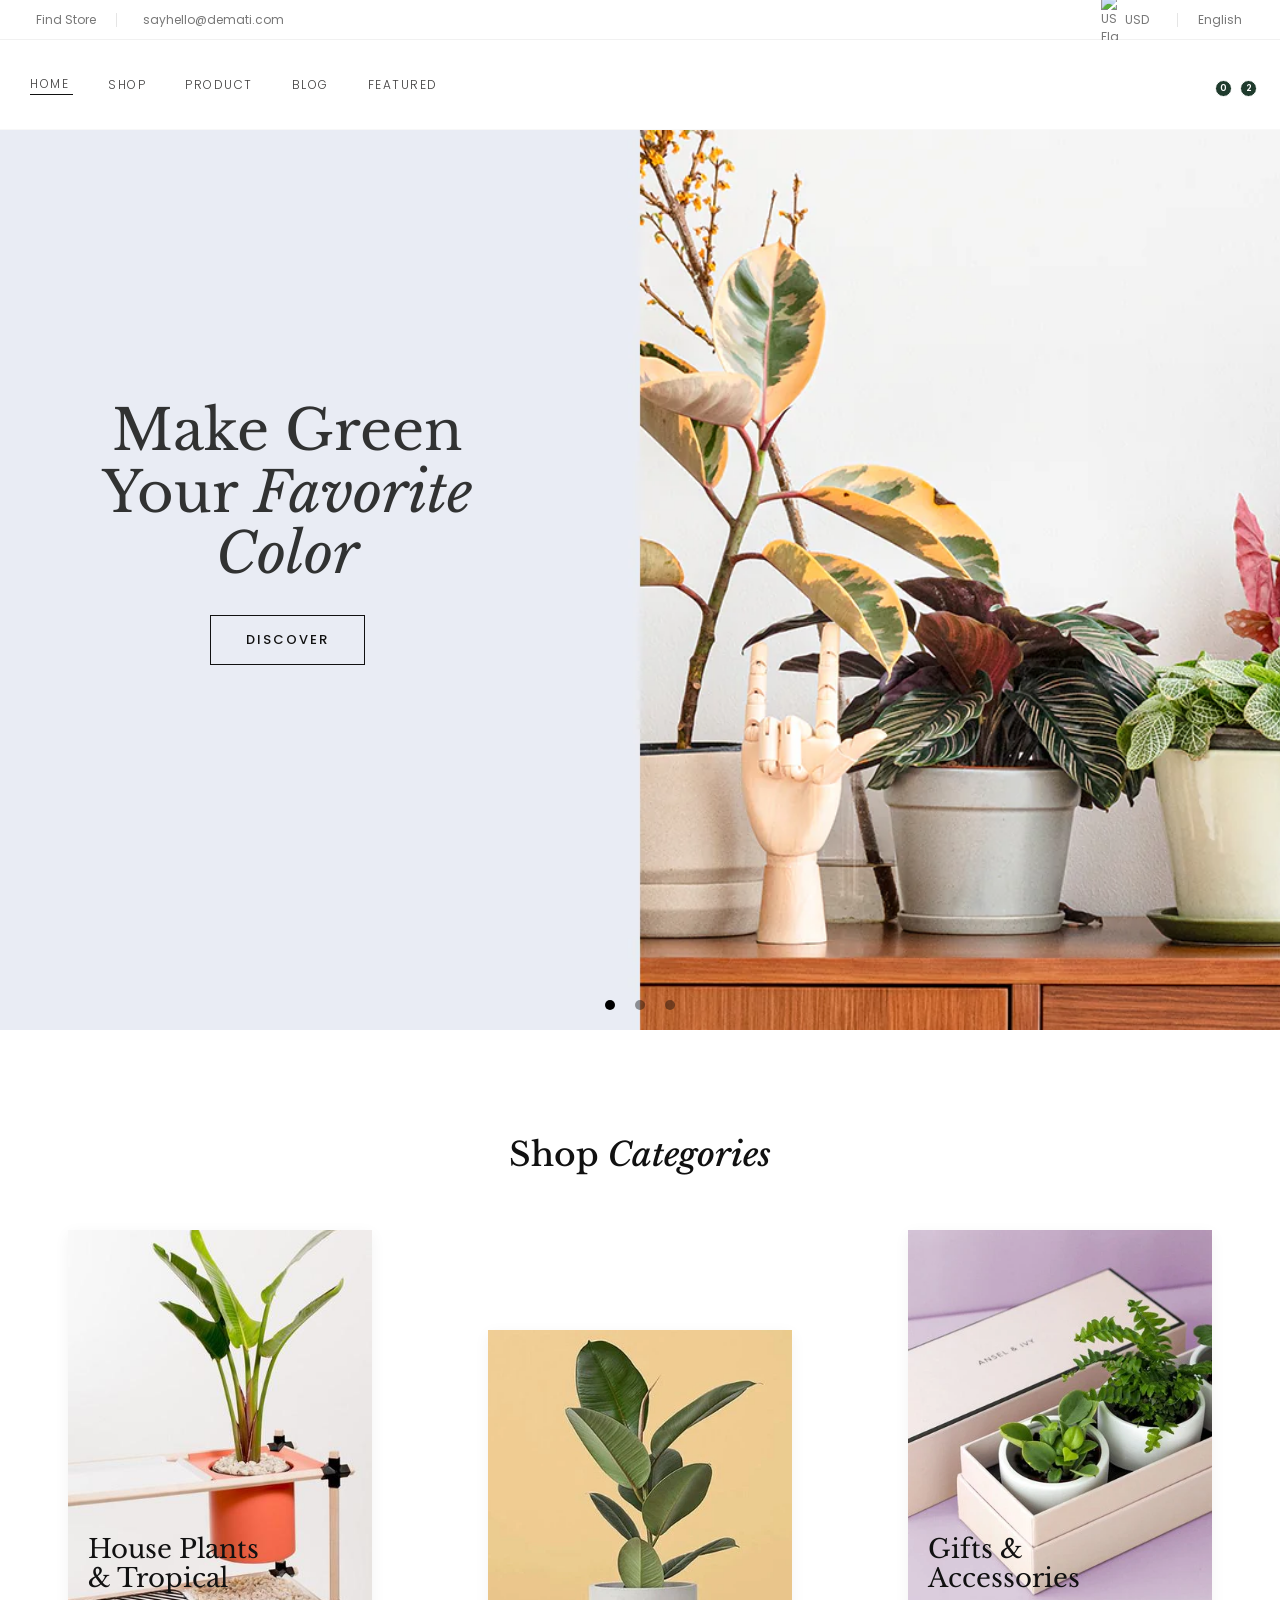
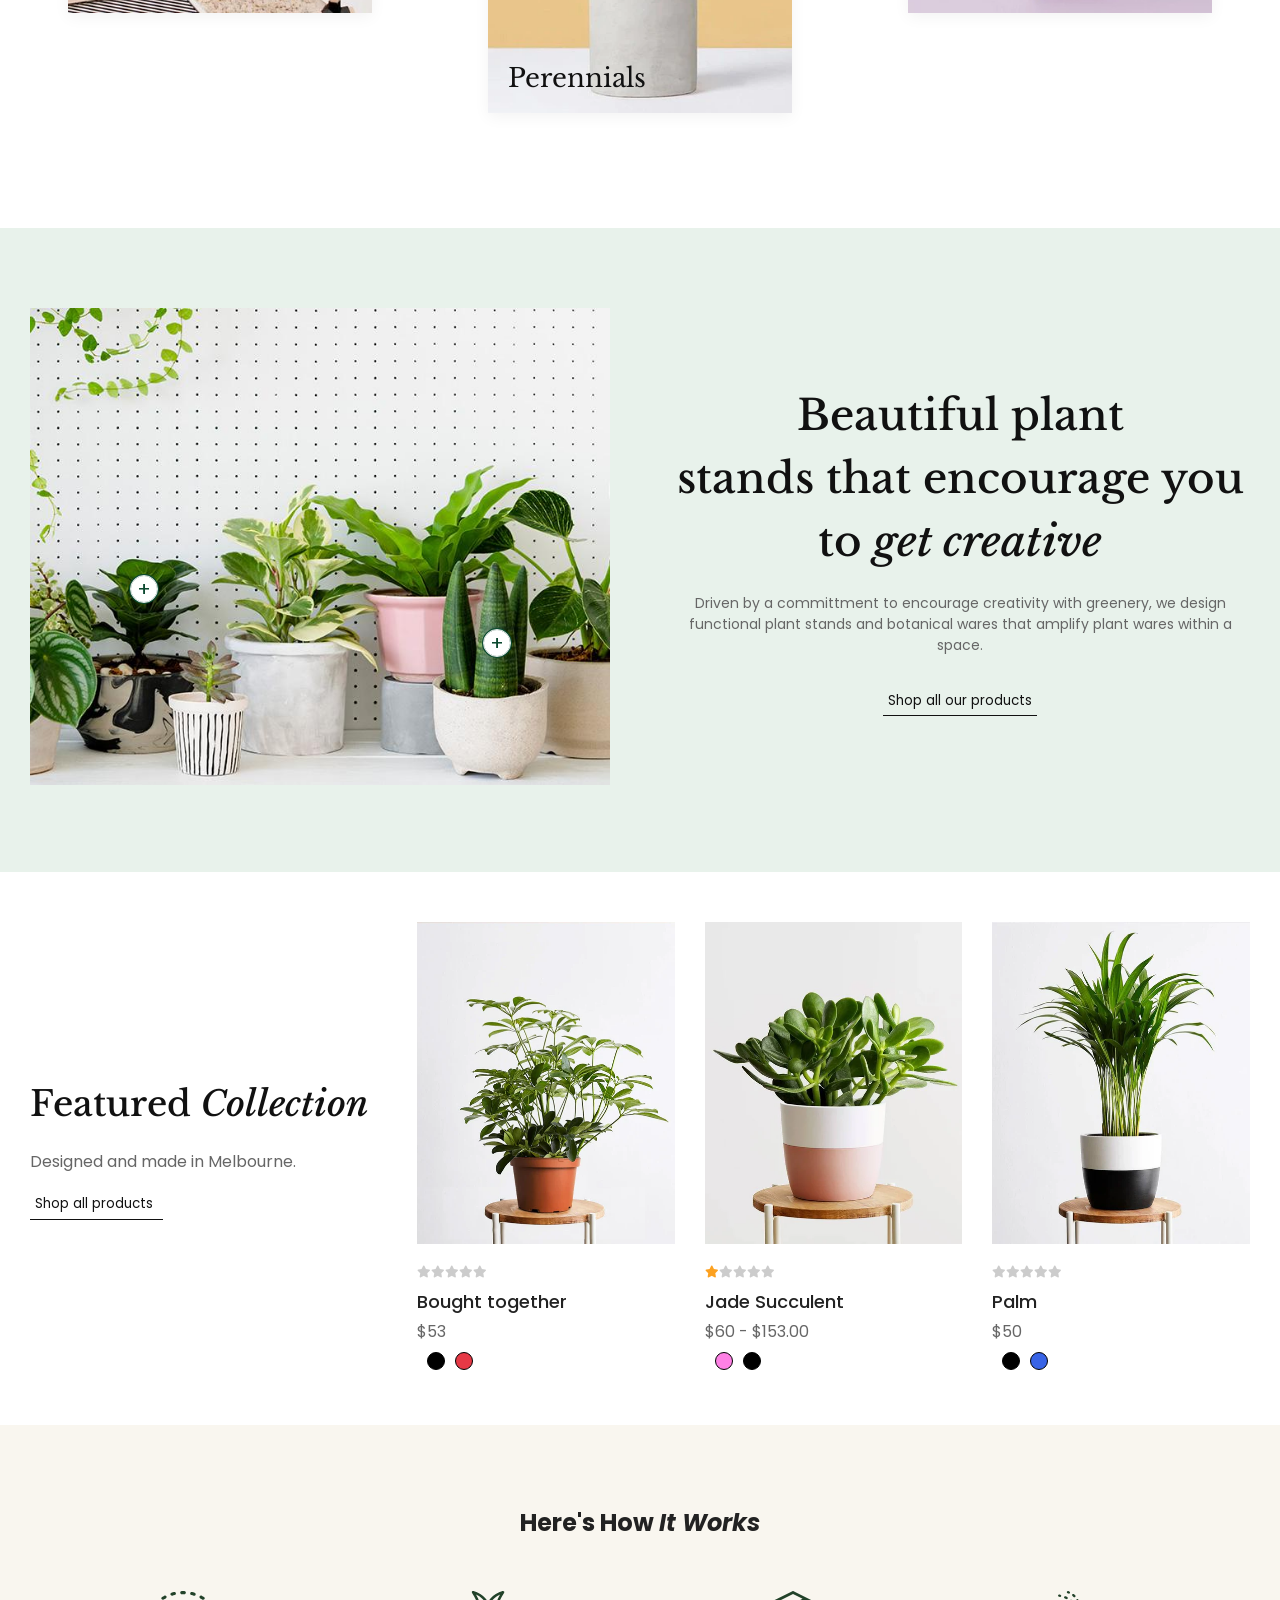
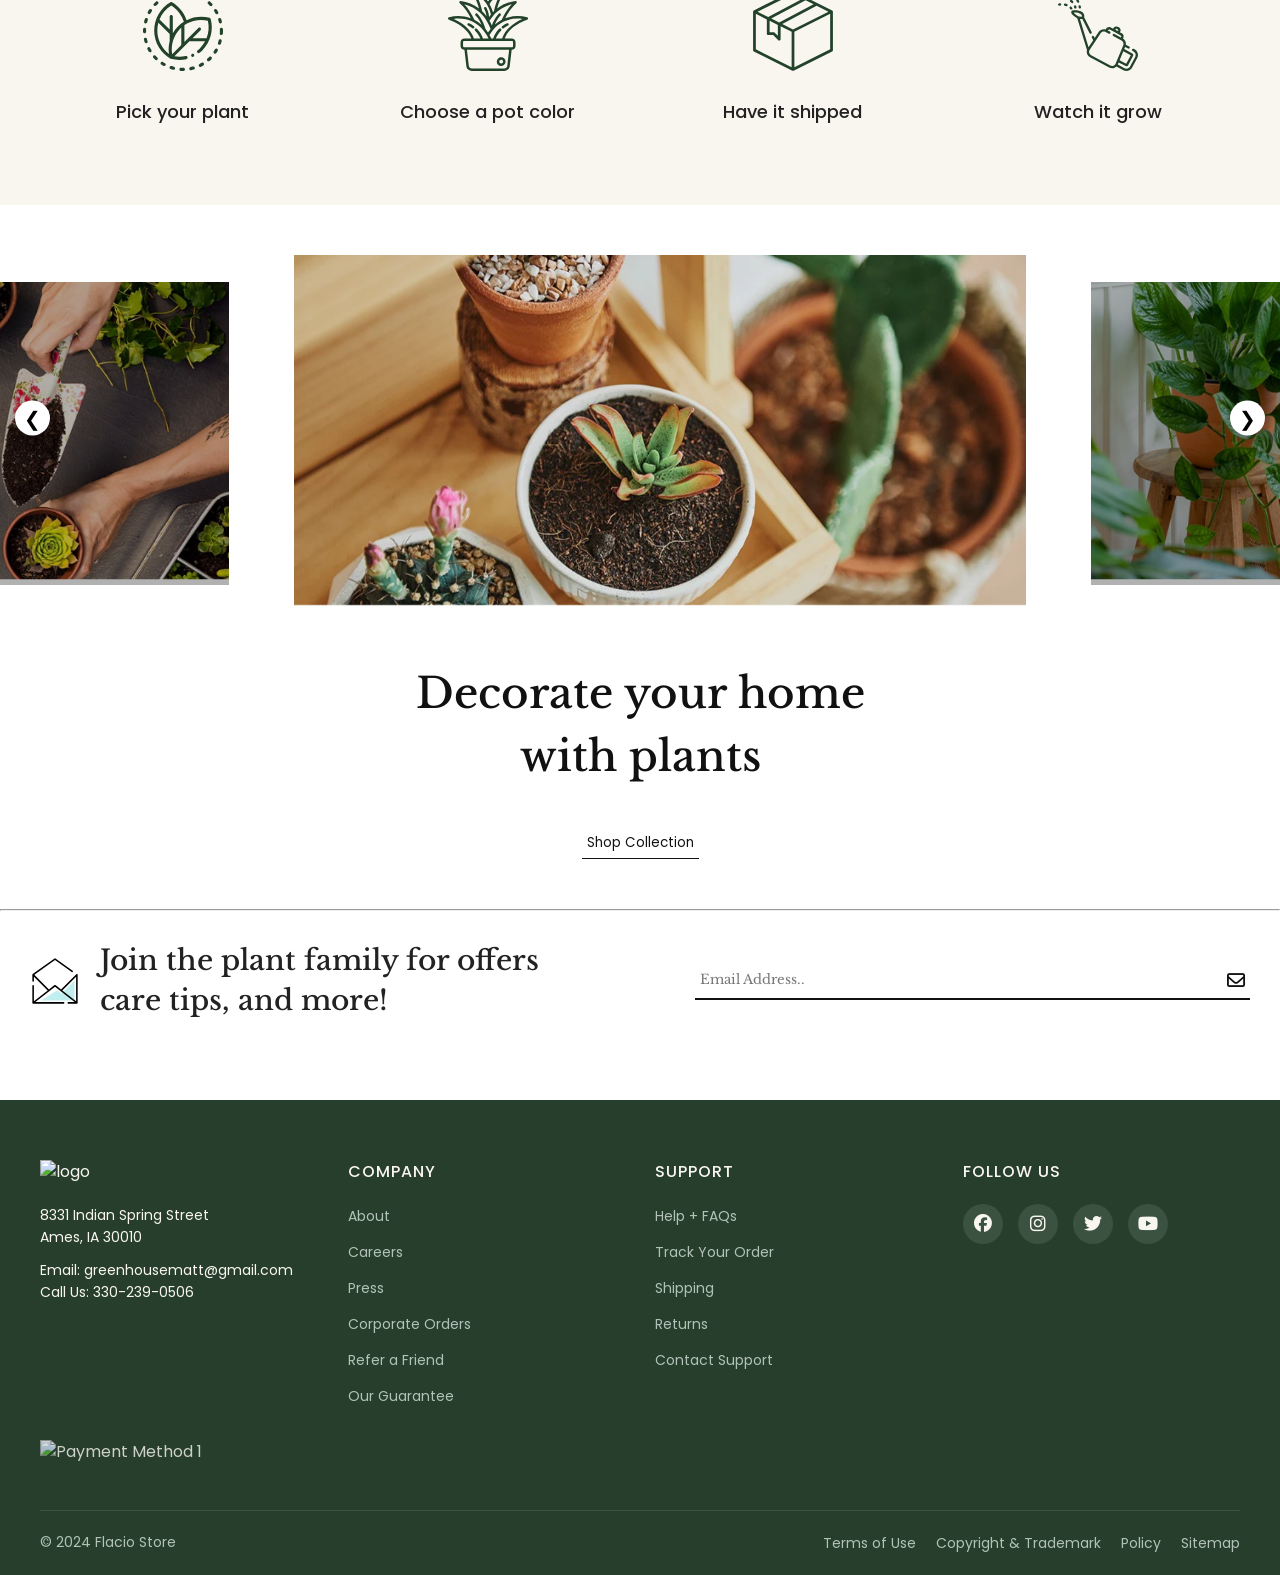
==== commit 7f7e265e: "UI updated" ====
--- a/index.html
+++ b/index.html
@@ -40,7 +40,7 @@
                     <source media="(max-width: 768px)" srcset="assets/images/bg2-2.jpg">
                     <img src="assets/images/bg2.webp">
                 </picture>
-                <div class="slide-content">
+                 <div class="slide-content">
                     <h1>Uncomplete <br>indoor <br> <i>gardening</i></h1>
                     <button class="discover-btn">Discover</button>
                 </div>
@@ -72,8 +72,8 @@
             <div class="category-grid">
                 <a href="#" class="category-item">
                     <div class="category-image">
-                        <img src="assets/images/cat1.jpg"
-                            onerror="this.src='assets/images/cat1.jpg'" alt="House Plants & Tropical">
+                        <img src="assets/images/cat1.jpg" onerror="this.src='assets/images/cat1.jpg'"
+                            alt="House Plants & Tropical">
                         <div class="category-content">
                             <h3 class="category-name">House Plants<br>& Tropical</h3>
                             <i class="ph-light ph-arrow-right"></i>
@@ -82,8 +82,8 @@
                 </a>
                 <a href="#" class="category-item">
                     <div class="category-image">
-                        <img src="assets/images/cat2.webp"
-                            onerror="this.src='assets/images/cat2.webp'" alt="Perennials">
+                        <img src="assets/images/cat2.webp" onerror="this.src='assets/images/cat2.webp'"
+                            alt="Perennials">
                         <div class="category-content">
                             <h3 class="category-name">Perennials</h3>
                             <i class="ph-light ph-arrow-right"></i>
@@ -92,8 +92,8 @@
                 </a>
                 <a href="#" class="category-item">
                     <div class="category-image">
-                        <img src="assets/images/cat3.webp"
-                            onerror="this.src='assets/images/cat3.webp'" alt="Gifts & Accessories">
+                        <img src="assets/images/cat3.webp" onerror="this.src='assets/images/cat3.webp'"
+                            alt="Gifts & Accessories">
                         <div class="category-content">
                             <h3 class="category-name">Gifts &<br>Accessories</h3>
                             <i class="ph-light ph-arrow-right"></i>
@@ -109,12 +109,62 @@
             <div class="img">
                 <img src="assets/images/shop.jpg" alt="Shop All">
                 <!-- Hotspot -->
-                <div class="hotspot" style="top:40%; left:60%;">
+                <div class="hotspot" style="top:66%; left:78%;">
                     <span class="plus">+</span>
 
                     <div class="product-popup">
-                        <p>Snake Plant</p>
-                        <button>View Product</button>
+                        <div class="product">
+                            <div class="product-img">
+                                <a href="assets/images/product-2.webp"><img src="assets/images/product-2.webp"
+                                        alt="Product 2"></a>
+                                <!-- Hover Buttons -->
+                                <div class="hover-icons">
+                                    <button><i class="fa-solid fa-bag-shopping"></i></button>
+                                    <button><i class="fa-solid fa-code-compare"></i></button>
+                                    <button><i class="ph ph-magnifying-glass"></i></button>
+                                    <button><i class="ph ph-heart"></i></button>
+                                </div>
+                            </div>
+                            <p><i class="fa-solid fa-star"></i><i class="fa-sharp-duotone fa-solid fa-star"></i><i
+                                    class="fa-sharp-duotone fa-solid fa-star"></i><i
+                                    class="fa-sharp-duotone fa-solid fa-star"></i><i
+                                    class="fa-sharp-duotone fa-solid fa-star"></i></p>
+                            <h3>Jade Succulent</h3>
+                            <p>$60 - $153.00</p>
+                            <div class="color-options">
+                                <span class="color" style="background: #fe81e5;" data-color="Pink"></span>
+                                <span class="color" style="background: #000;" data-color="Black"></span>
+                            </div>
+                        </div>
+                    </div>
+                </div>
+                <!-- Hotspot 2 -->
+                <div class="hotspot" style="top:55%; left:17%;">
+                    <span class="plus">+</span>
+                    <div class="product-popup">
+                        <div class="product">
+                            <div class="product-img">
+                                <a href="assets/images/product-2.webp"><img src="assets/images/product-2.webp"
+                                        alt="Product 2"></a>
+                                <!-- Hover Buttons -->
+                                <div class="hover-icons">
+                                    <button><i class="fa-solid fa-bag-shopping"></i></button>
+                                    <button><i class="fa-solid fa-code-compare"></i></button>
+                                    <button><i class="ph ph-magnifying-glass"></i></button>
+                                    <button><i class="ph ph-heart"></i></button>
+                                </div>
+                            </div>
+                            <p><i class="fa-solid fa-star"></i><i class="fa-sharp-duotone fa-solid fa-star"></i><i
+                                    class="fa-sharp-duotone fa-solid fa-star"></i><i
+                                    class="fa-sharp-duotone fa-solid fa-star"></i><i
+                                    class="fa-sharp-duotone fa-solid fa-star"></i></p>
+                            <h3>Jade Succulent</h3>
+                            <p>$60 - $153.00</p>
+                            <div class="color-options">
+                                <span class="color" style="background: #fe81e5;" data-color="Pink"></span>
+                                <span class="color" style="background: #000;" data-color="Black"></span>
+                            </div>
+                        </div>
                     </div>
                 </div>
             </div>
@@ -132,12 +182,14 @@
             <div class="content">
                 <h2>Featured <i>Collection</i></h2>
                 <p>Designed and made in Melbourne.</p>
-                <a href="index.html"><button class="shop-btn">Shop all products  <i class="ph-light ph-arrow-right"></i></button></a>
+                <a href="index.html"><button class="shop-btn">Shop all products <i
+                            class="ph-light ph-arrow-right"></i></button></a>
             </div>
             <div class="products-slider">
                 <div class="product">
                     <div class="product-img">
-                        <a href="assets/images/product-1.webp"><img src="assets/images/product-1.webp" alt="Product 1"></a>
+                        <a href="../flasio/pages/product.html"><img src="assets/images/product-1.webp"
+                                alt="Product 1"></a>
                         <!-- Hover Buttons -->
                         <div class="hover-icons">
                             <button><i class="fa-solid fa-bag-shopping"></i></button>
@@ -161,7 +213,8 @@
                 </div>
                 <div class="product">
                     <div class="product-img">
-                        <a href="assets/images/product-2.webp"><img src="assets/images/product-2.webp" alt="Product 2"></a>
+                        <a href="../flasio/pages/product.html"><img src="assets/images/product-2.webp"
+                                alt="Product 2"></a>
                         <!-- Hover Buttons -->
                         <div class="hover-icons">
                             <button><i class="fa-solid fa-bag-shopping"></i></button>
@@ -183,7 +236,8 @@
                 </div>
                 <div class="product">
                     <div class="product-img">
-                        <a href="assets/images/product-3.webp"><img src="assets/images/product-3.webp" alt="Product 3"></a>
+                        <a href="../flasio/pages/product.html"><img src="assets/images/product-3.webp"
+                                alt="Product 3"></a>
                         <!-- Hover Buttons -->
                         <div class="hover-icons">
                             <button><i class="fa-solid fa-bag-shopping"></i></button>
@@ -207,7 +261,8 @@
                 <!-- 4th Product -->
                 <div class="product">
                     <div class="product-img">
-                        <a href="assets/images/product-4.webp"><img src="assets/images/product-4.webp" alt="Product 4" onerror="this.src='assets/images/product-1.webp'"></a>
+                        <a href="../flasio/pages/product.html"><img src="assets/images/product-4.webp" alt="Product 4"
+                                onerror="this.src='assets/images/product-1.webp'"></a>
                         <!-- Hover Buttons -->
                         <div class="hover-icons">
                             <button><i class="fa-solid fa-bag-shopping"></i></button>
@@ -236,11 +291,11 @@
         </div>
         <div class="container">
             <div class="img">
-                <img src="assets/images/policy-8.svg" alt="Product 3">
+                <img src="assets/images/policy-8.svg" alt="Product 1">
                 <h3>Pick your plant</h3>
             </div>
             <div class="img">
-                <img src="assets/images/policy-9.svg" alt="Product 3">
+                <img src="assets/images/policy-9.svg" alt="Product 2">
                 <h3>Choose a pot color</h3>
             </div>
             <div class="img">
@@ -248,7 +303,7 @@
                 <h3>Have it shipped</h3>
             </div>
             <div class="img">
-                <img src="assets/images/policy-11.svg" alt="Product 3">
+                <img src="assets/images/policy-11.svg" alt="Product 4">
                 <h3>Watch it grow</h3>
             </div>
         </div>
@@ -311,7 +366,7 @@
                     <button type="button" class="reg-btn" onclick="window.location.href='register.html'">
                         Create your Account
                     </button>
-                    </div>
+                </div>
             </form>
 
         </div>
--- a/assets/css/style.css
+++ b/assets/css/style.css
@@ -854,6 +854,166 @@
     font-size: 25px;
     cursor: pointer;
 }
+/* cart section */
+/* WRAPPER */
+.cart-wrapper {
+    position: relative;
+}
+
+/* DROPDOWN CART */
+.cart-dropdown {
+    position: absolute;
+    top: 120%; /* header ke niche */
+    right: 0;
+    width: 340px;
+    background: #fff;
+    border-radius: 10px;
+    box-shadow: 0 10px 40px rgba(0,0,0,0.15);
+
+    opacity: 0;
+    visibility: hidden;
+    transform: translateY(10px);
+    transition: 0.3s ease;
+
+    display: flex;
+    flex-direction: column;
+    font-family: 'Poppins', sans-serif;
+    z-index: 999;
+}
+
+/* 🔥 HOVER LOGIC */
+.cart-wrapper:hover .cart-dropdown {
+    opacity: 1;
+    visibility: visible;
+    transform: translateY(0);
+}
+
+/* HEADER */
+.cart-header {
+    padding: 15px 18px;
+    border-bottom: 1px solid #eee;
+}
+
+.cart-header h3 {
+    font-size: 16px;
+    font-weight: 500;
+}
+
+/* BODY */
+.cart-body {
+    max-height: 260px;
+    overflow-y: auto;
+    padding: 15px;
+}
+
+/* SCROLL */
+.cart-body::-webkit-scrollbar {
+    width: 4px;
+}
+.cart-body::-webkit-scrollbar-thumb {
+    background: #ccc;
+}
+
+/* ITEM */
+.cart-item {
+    display: flex;
+    gap: 10px;
+    margin-bottom: 15px;
+}
+
+.cart-item img {
+    width: 60px;
+    height: 60px;
+    border-radius: 6px;
+    object-fit: cover;
+}
+
+/* DETAILS */
+.details {
+    flex: 1;
+}
+
+.details h4 {
+    font-size: 13px;
+    margin-bottom: 3px;
+}
+
+.details p {
+    font-size: 11px;
+    color: #777;
+}
+
+.details span {
+    font-size: 13px;
+    font-weight: 600;
+}
+
+/* QTY */
+.qty-box {
+    display: flex;
+    margin-top: 5px;
+}
+
+.qty-box button {
+    width: 24px;
+    height: 24px;
+    border: 1px solid #ddd;
+    background: #fff;
+    cursor: pointer;
+}
+
+.qty-box input {
+    width: 30px;
+    text-align: center;
+    border: 1px solid #ddd;
+    border-left: none;
+    border-right: none;
+}
+
+/* DELETE */
+.cart-item i {
+    font-size: 16px;
+    cursor: pointer;
+    color: #999;
+}
+
+.cart-item i:hover {
+    color: red;
+}
+
+/* FOOTER */
+.cart-footer {
+    border-top: 1px solid #eee;
+    padding: 15px;
+}
+
+.cart-footer label {
+    font-size: 12px;
+    display: block;
+    margin-bottom: 10px;
+}
+
+/* SUBTOTAL */
+.subtotal {
+    display: flex;
+    justify-content: space-between;
+    margin-bottom: 10px;
+}
+
+/* BUTTON */
+.checkout-btn {
+    width: 100%;
+    padding: 10px;
+    background: #111;
+    color: #fff;
+    border: none;
+    border-radius: 5px;
+    cursor: pointer;
+}
+
+.checkout-btn:hover {
+    background: #333;
+}
          
 /* .banner-section */
  .banner-section {
@@ -1292,49 +1452,50 @@
     width: 30px;
     height: 30px;
     border-radius: 50%;
+    display: flex;
+    align-items: center;
+    justify-content: center;
+}
+
+.shop-all-products .plus {
+    width: 30px;
+    height: 30px;
     background: #fff;
-    border: 2px solid #ffffff;
+    border: 2px solid #0c4a30;
+    border-radius: 50%;
     display: flex;
     align-items: center;
     justify-content: center;
-    cursor: pointer;
-    z-index: 10;
-}
-
-/* Plus */
-.shop-all-products .plus {
-    width: 40px;
-    height: 40px;
-    background: white;
-    border-radius: 50%;
-    display: flex;
-    align-items: center;
-    justify-content: center;
-    font-size: 22px;
+    font-size: 20px;
+    color: #0c4a30;
     position: relative;
-}
-
-/* Ripple */
-.shop-all-products .plus::before,
+    transition: 0.3s;
+}
 .shop-all-products .plus::after {
     content: "";
     position: absolute;
     width: 100%;
     height: 100%;
+    border: 1px solid #ffffff;
     border-radius: 50%;
-    background: rgba(255, 255, 255, 0.6);
-    animation: ripple 2s infinite;
-}
-
-.shop-all-products .plus::after {
-    animation-delay: 1s;
-}
-
-@keyframes ripple {
-    0% { transform: scale(1); opacity: 0.8; }
-    100% { transform: scale(2.5); opacity: 0; }
-}
-
+    animation: pulseBorder 2s infinite;
+    opacity: 0.9;
+}
+
+@keyframes pulseBorder {
+    0% {
+        transform: scale(1);
+        opacity: 0.9;
+    }
+    100% {
+        transform: scale(1.9);
+        opacity: 0;
+    }
+}
+.shop-all-products .hover-icons button{
+    width: 26px;
+    height: 26px;
+}
 /* Popup */
 .shop-all-products .product-popup {
     position: absolute;
@@ -1343,15 +1504,18 @@
     transform: translateX(-50%) scale(0);
     background: #fff;
     padding: 15px;
-    border-radius: 8px;
     box-shadow: 0 4px 15px rgba(0,0,0,0.15);
-    width: 160px;
+    width: 250px;
     text-align: center;
     transition: 0.3s;
     opacity: 0;
 }
 
-.shop-all-products .hotspot:hover .product-popup {
+ .shop-all-products .hotspot:hover .plus {
+    background: #0c4a30;
+    color: #fff;
+}
+.shop-all-products .hotspot.active .product-popup {
     transform: translateX(-50%) scale(1);
     opacity: 1;
 }
@@ -1910,6 +2074,9 @@
         height: 250px;
     }
 }
+
+
+
 /* back to top */
 #backToTop {
     position: fixed;
